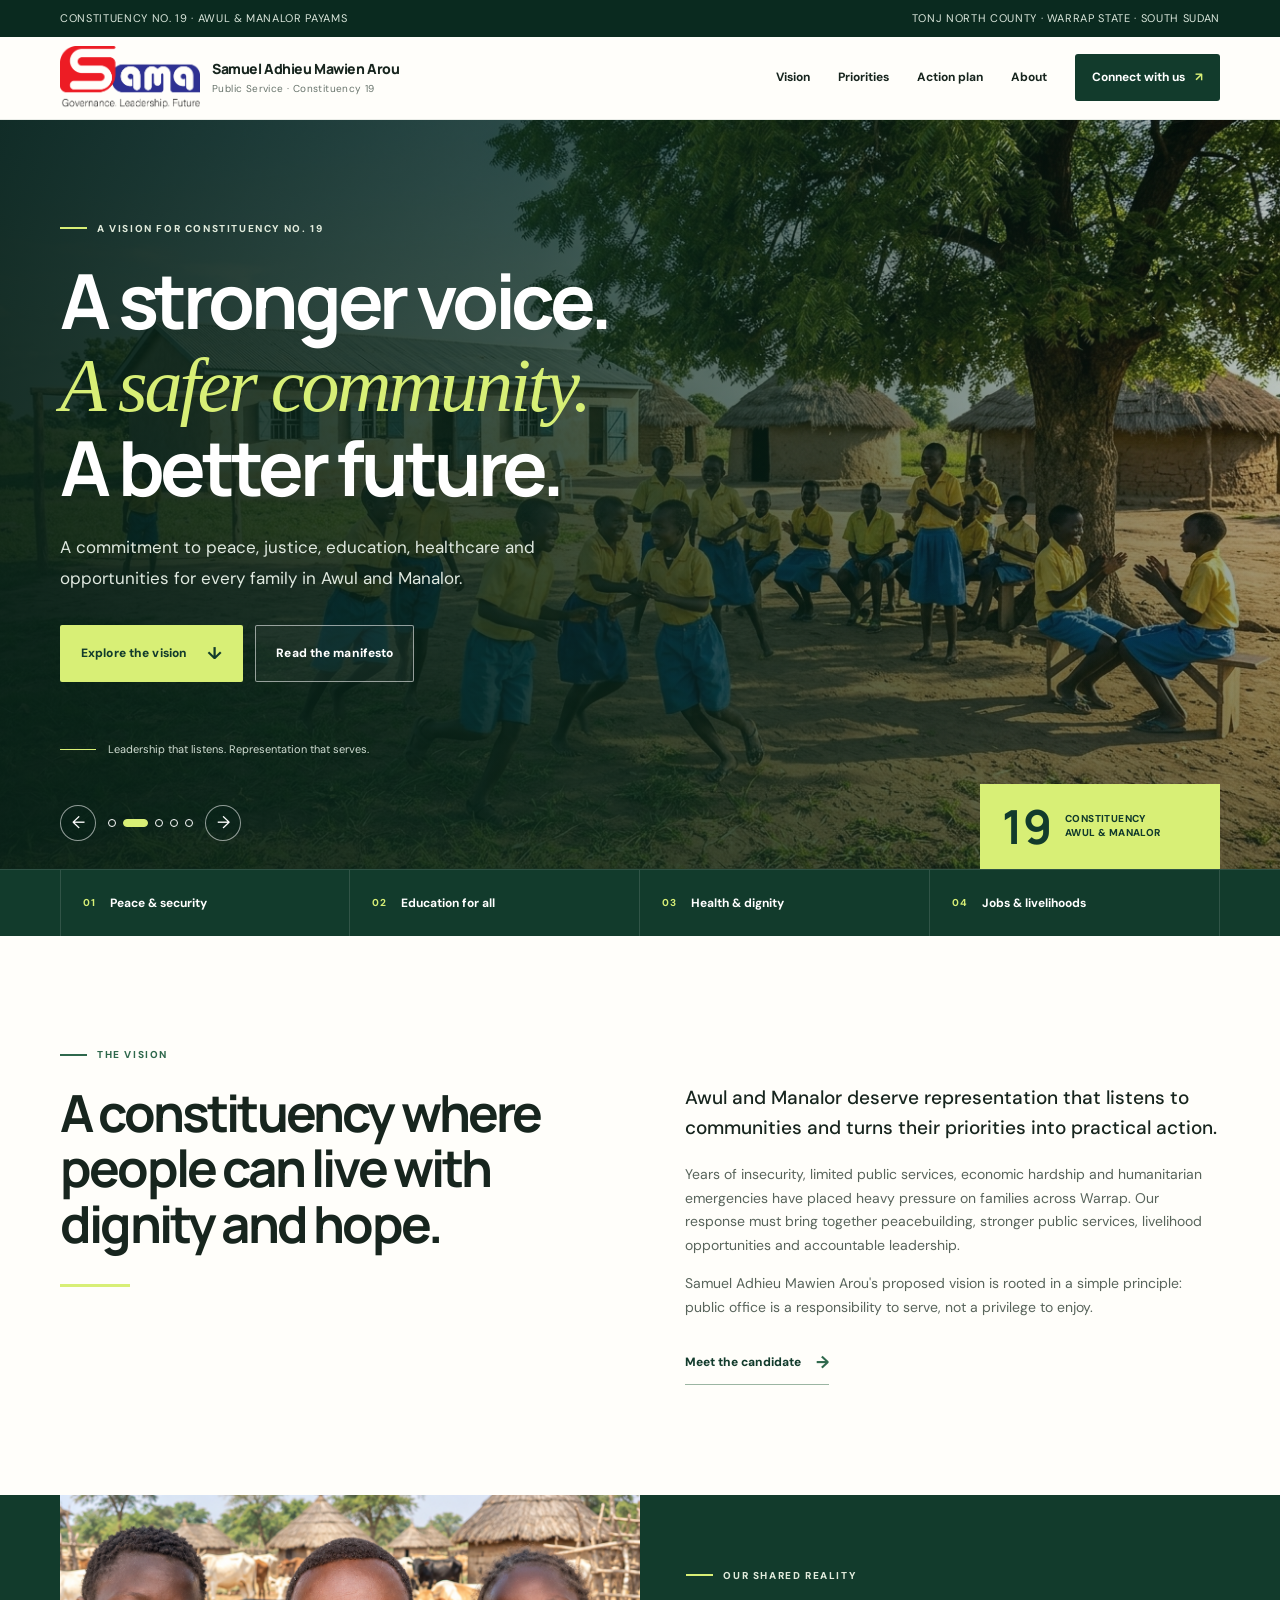
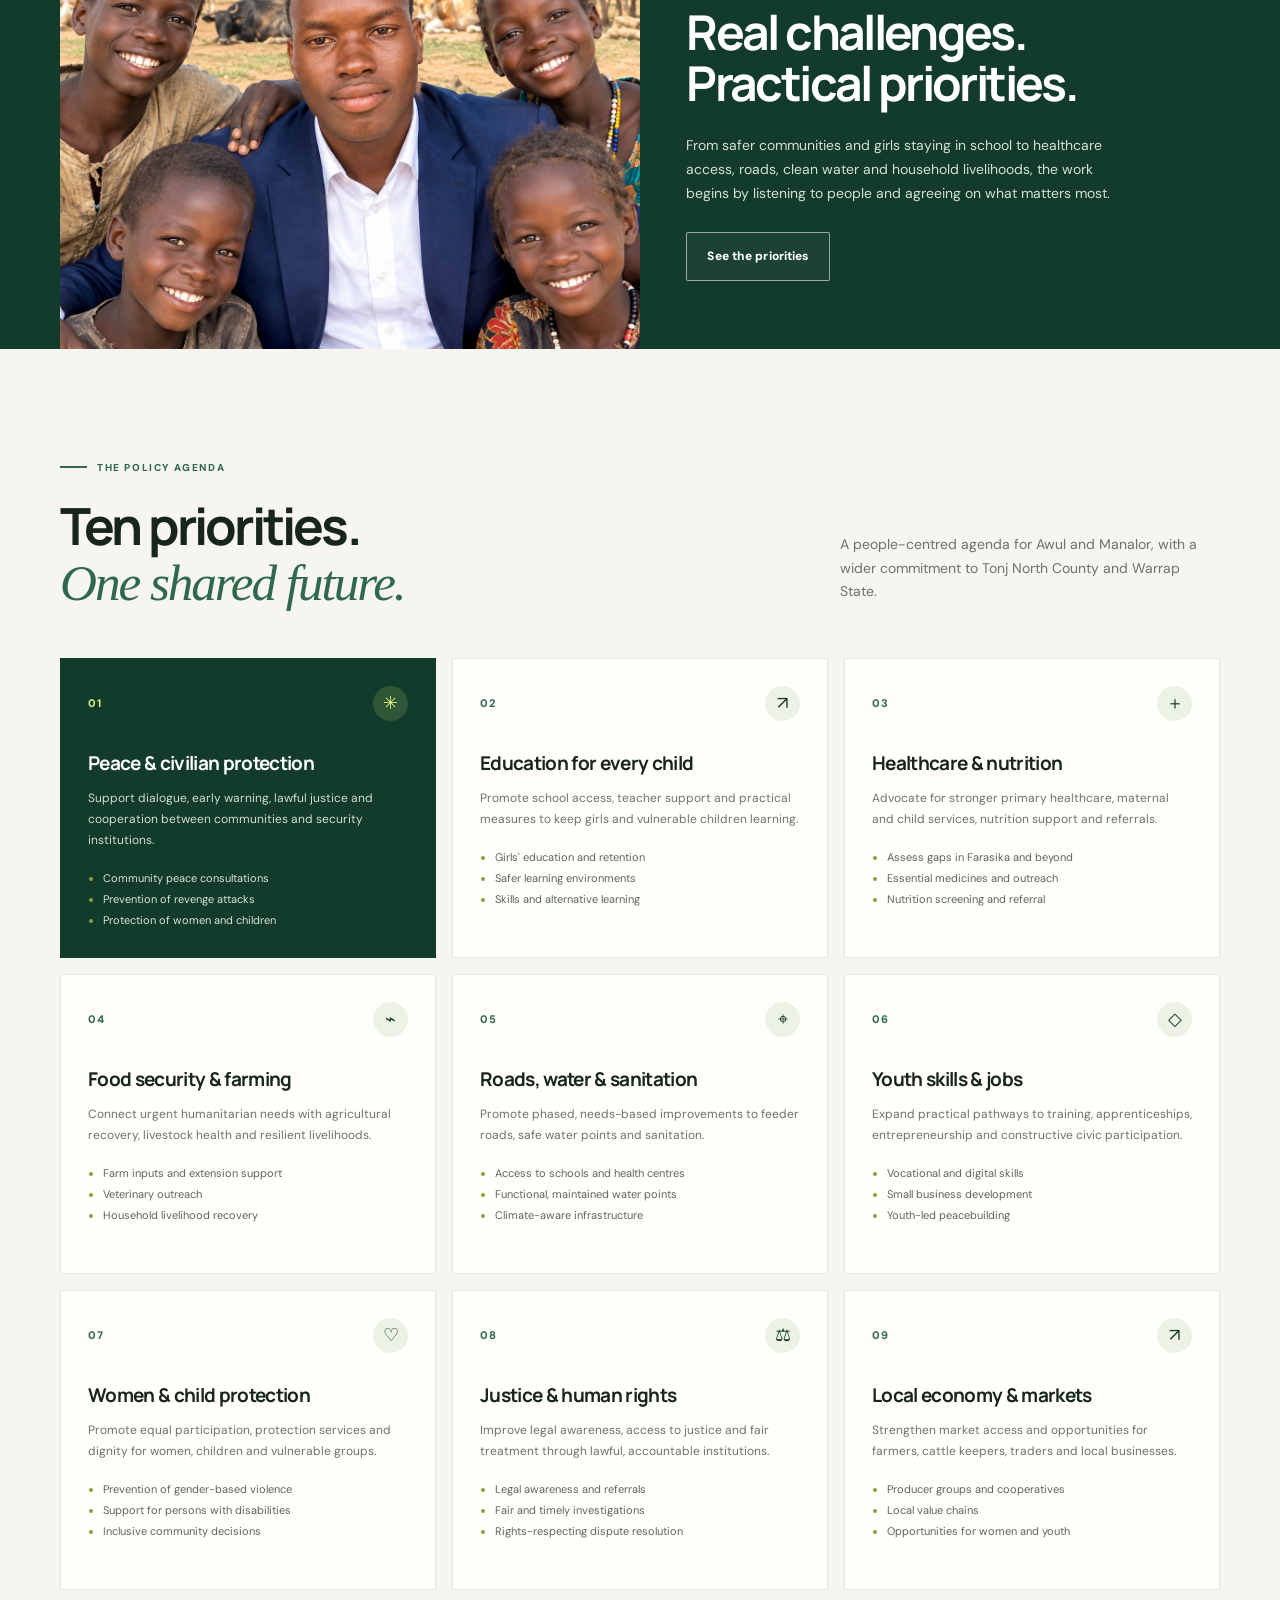
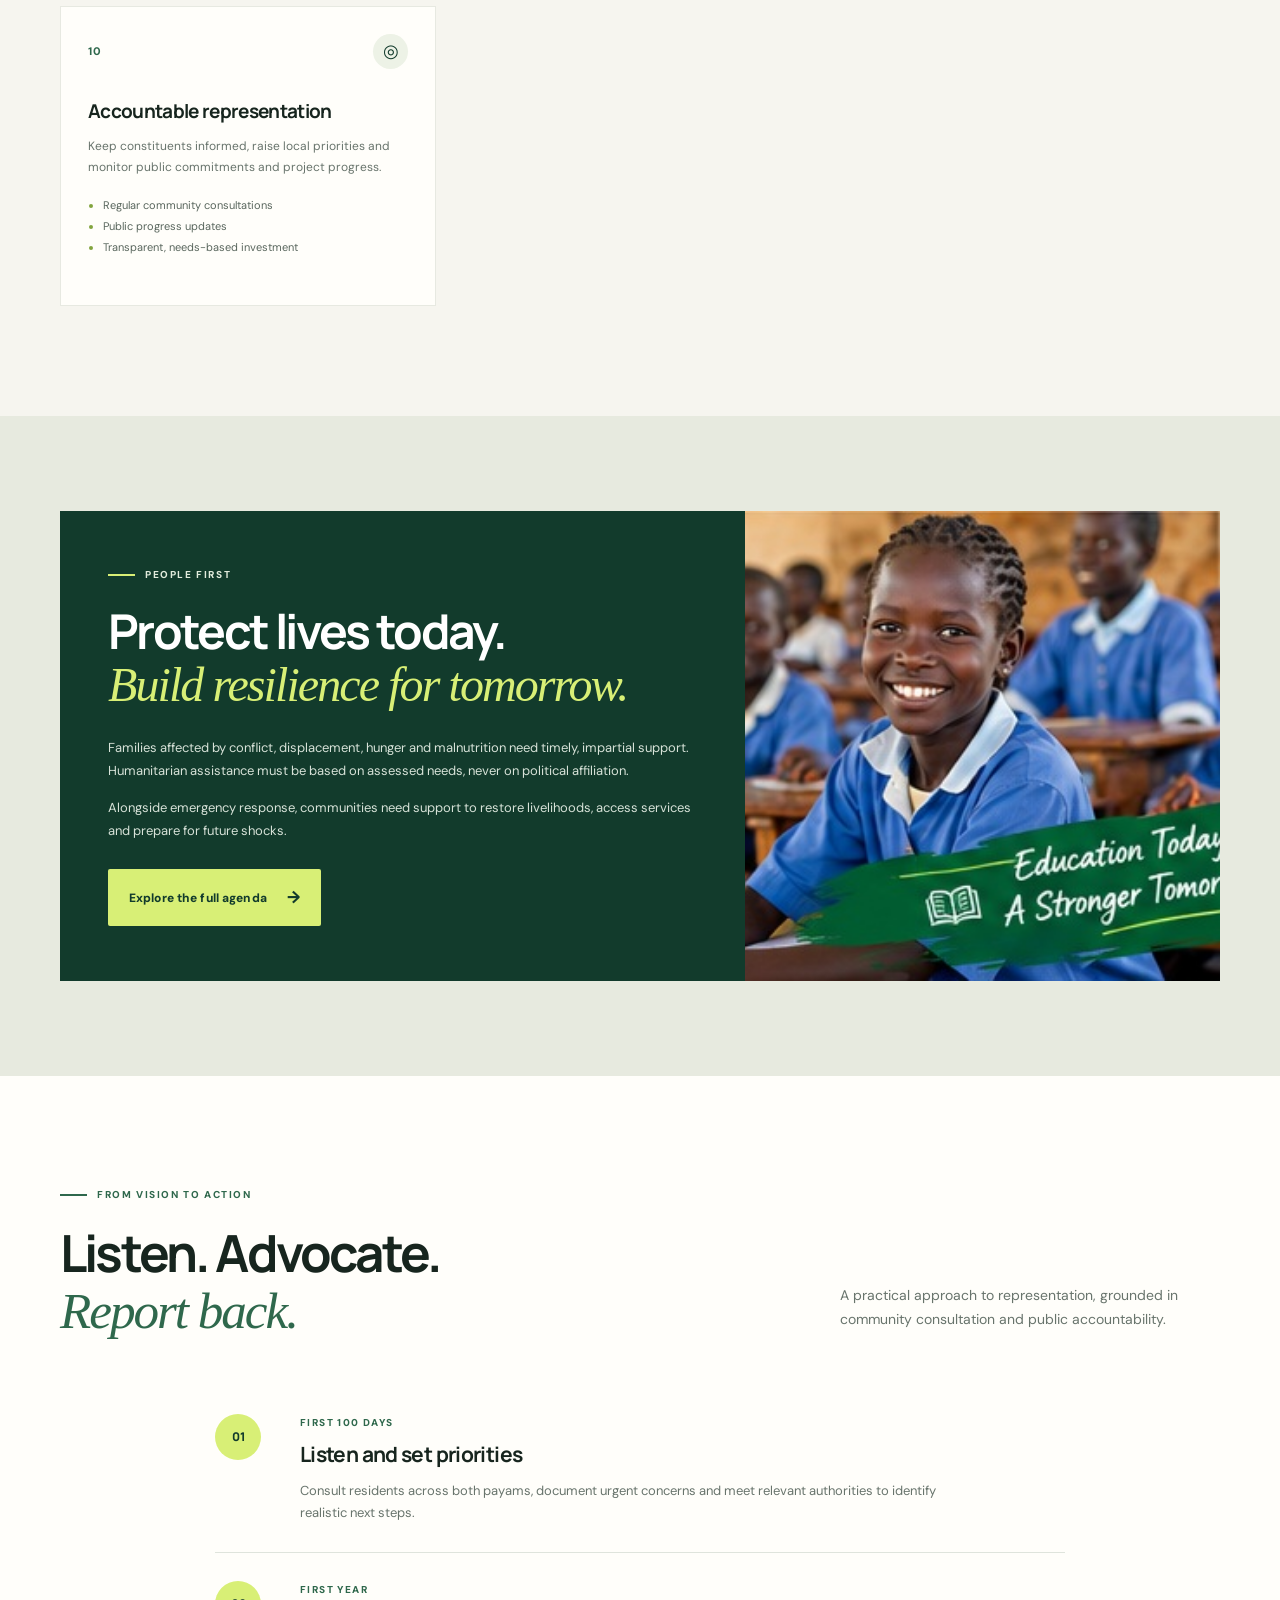
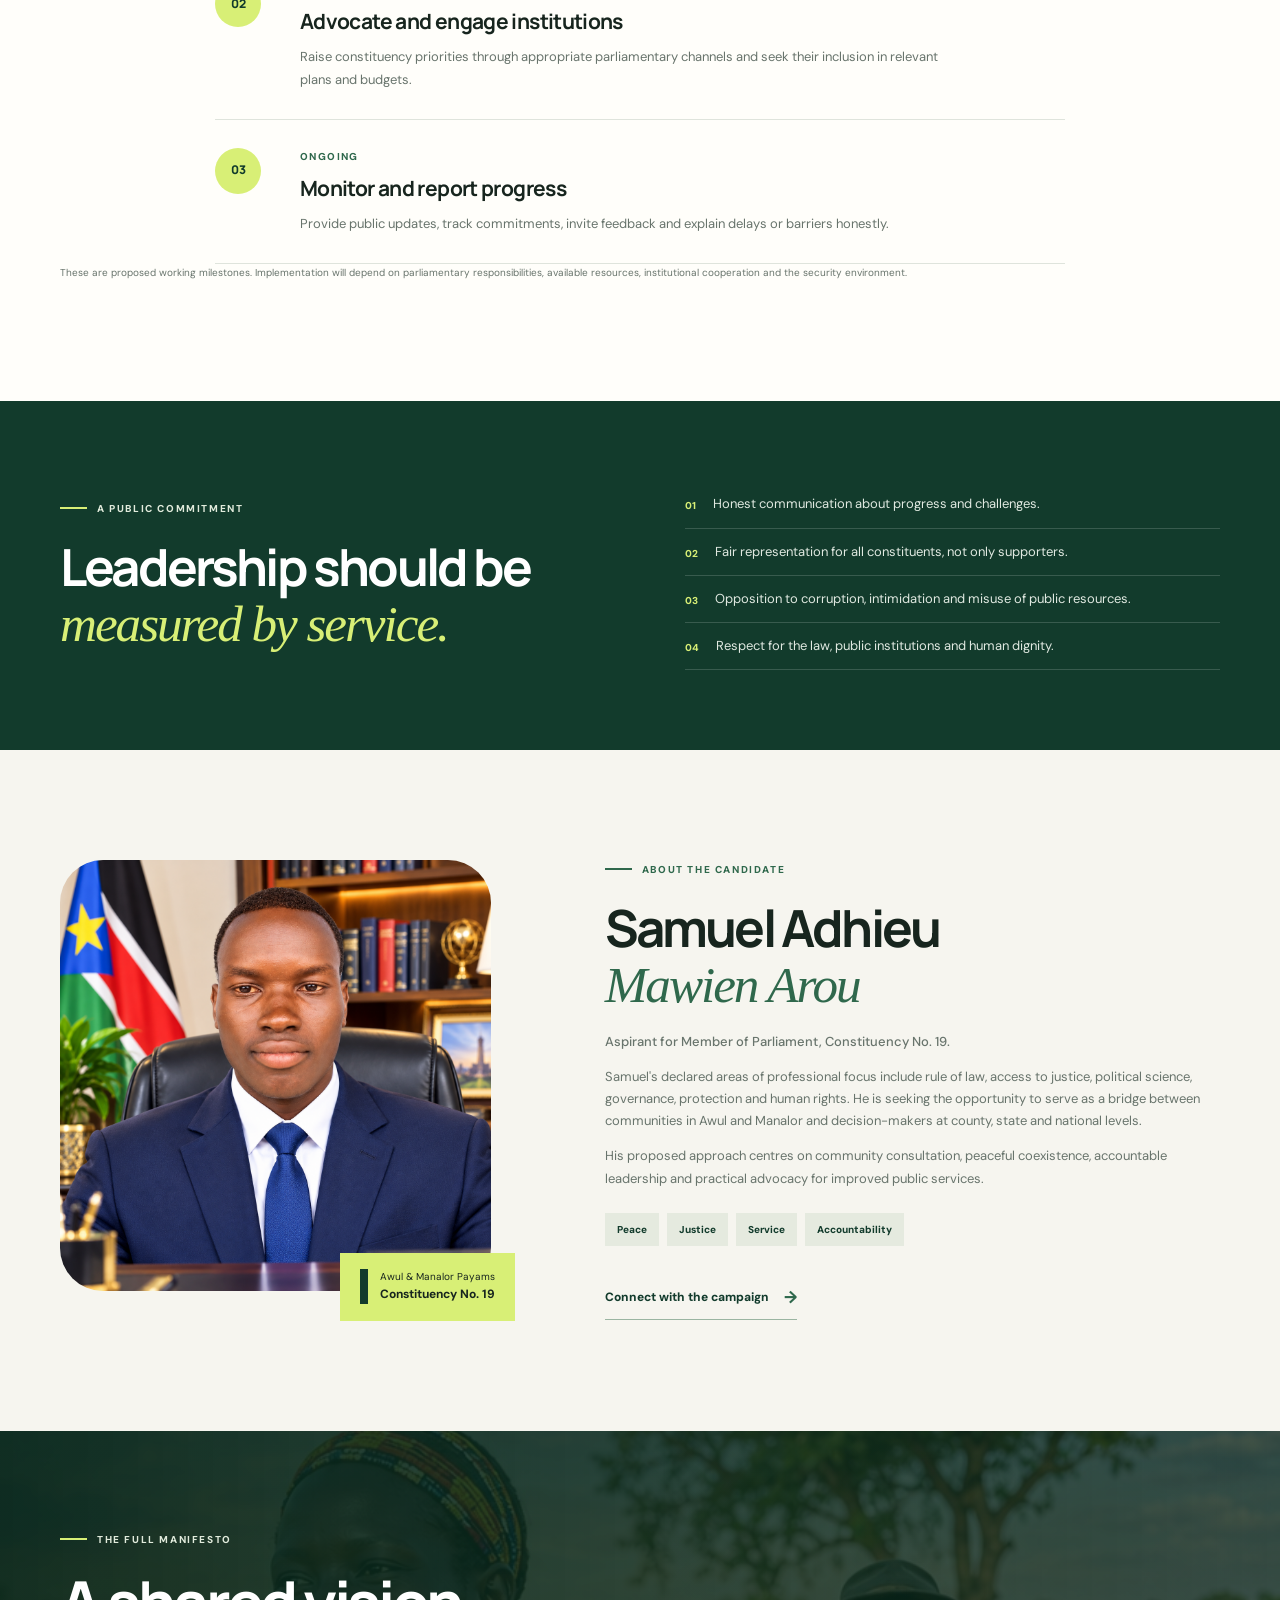
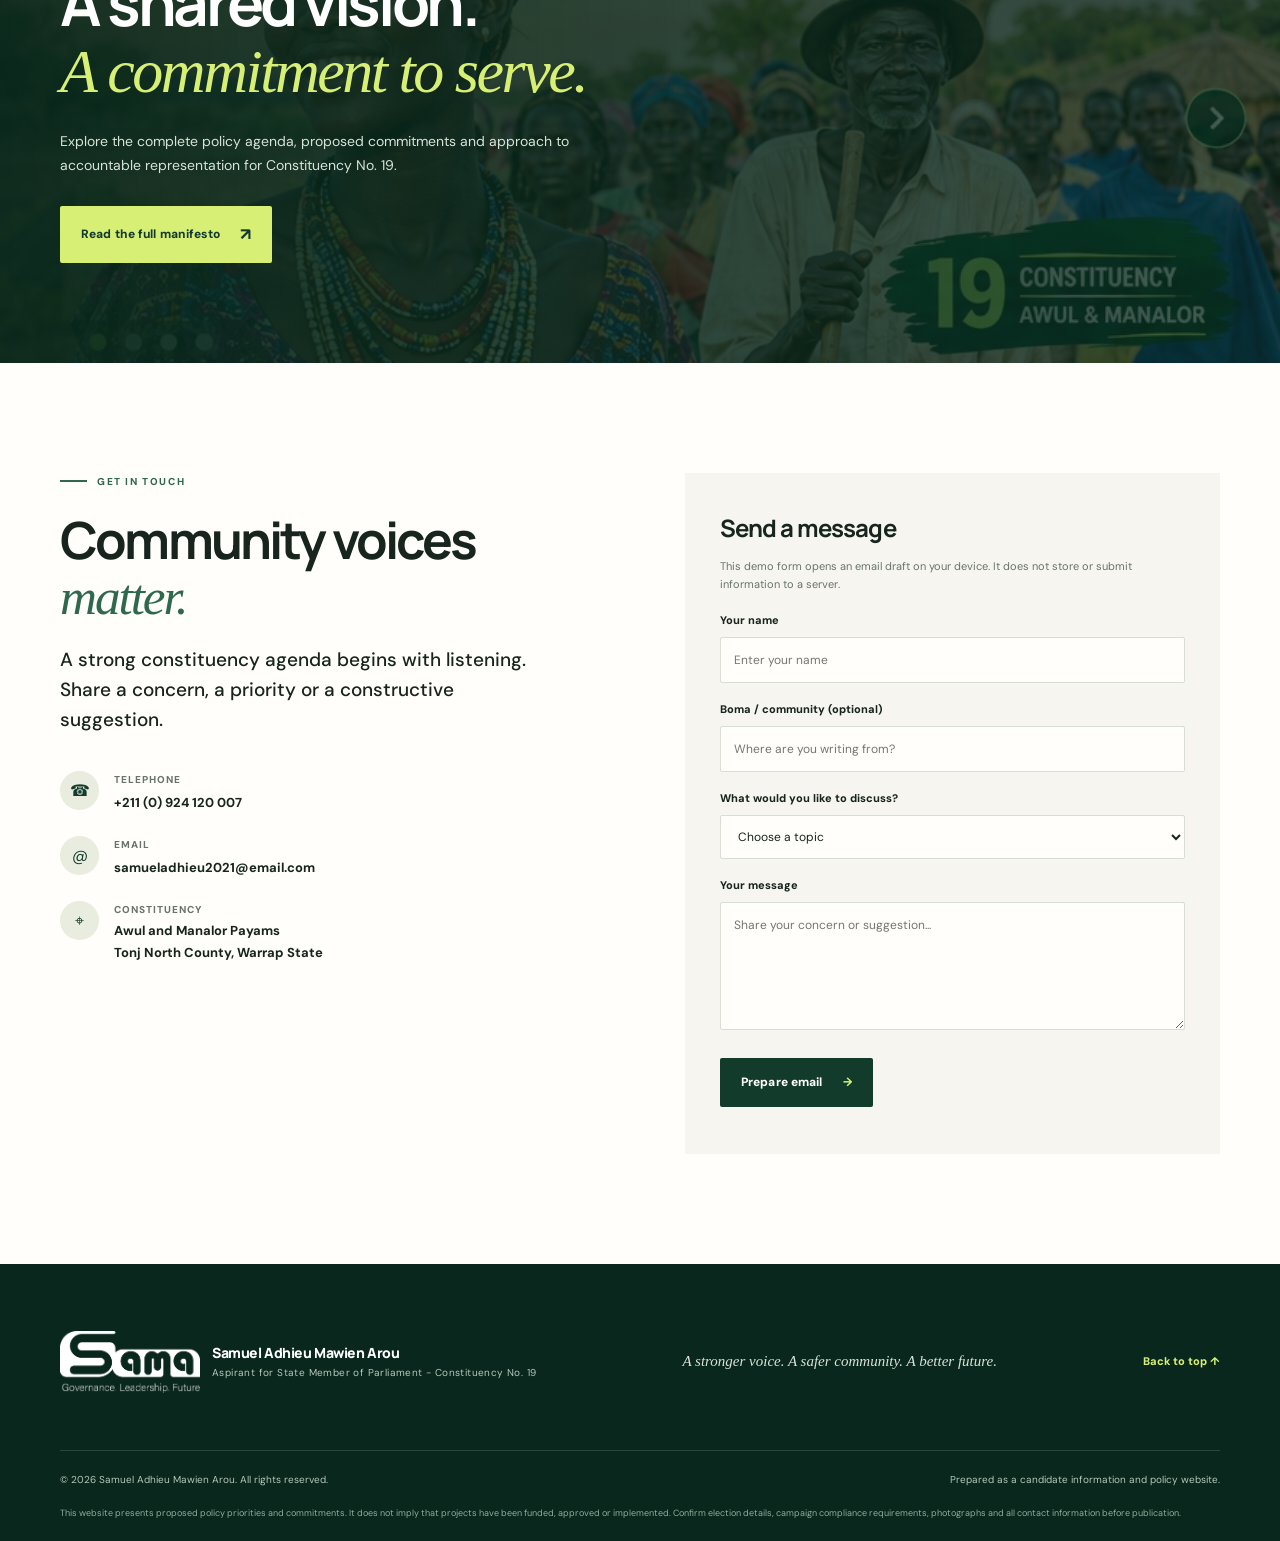
==== index.html @ 1e582ac7 "Update index.html" ====
<!doctype html>
<html lang="en">
  <head>
    <meta charset="UTF-8" />
    <meta name="viewport" content="width=device-width, initial-scale=1.0" />
    <meta
      name="description"
      content="The public vision and policy priorities of Samuel Adhieu Mawien Arou, aspirant for Member of Parliament for Constituency No. 19, Awul and Manalor Payams, Tonj North County, Warrap State."
    />
    <meta name="theme-color" content="#123b2c" />
    <title>
      Samuel Adhieu Mawien Arou | A Stronger Voice. A Better Future.
    </title>
    <link rel="preconnect" href="https://fonts.googleapis.com" />
    <link rel="preconnect" href="https://fonts.gstatic.com" crossorigin />
    <link
      href="https://fonts.googleapis.com/css2?family=DM+Sans:wght@400;500;600;700&family=Manrope:wght@400;500;600;700;800&display=swap"
      rel="stylesheet"
    />
    <link rel="stylesheet" href="styles.css" />
    <link rel="icon" href="assets/favicon.png" type="image/png" />
  </head>
  <body>
    <a class="skip-link" href="#main">Skip to content</a>

    <div class="topline">
      <div class="container topline-inner">
        <span>Constituency No. 19 · Awul &amp; Manalor Payams</span>
        <span>Tonj North County · Warrap State · South Sudan</span>
      </div>
    </div>

    <header class="site-header" id="top">
      <div class="container nav-wrap">
        <a
          class="brand"
          href="#top"
          aria-label="Samuel Adhieu Mawien Arou home"
        >
          <span class="brand-mark">
            <img src="assets/sama-logo.png" alt="SAMA_Logo" />
          </span>
          <span class="brand-copy"
            ><strong>Samuel Adhieu Mawien Arou</strong
            ><small>Public Service · Constituency 19</small></span
          >
        </a>
        <button
          class="menu-toggle"
          aria-expanded="false"
          aria-controls="primary-nav"
          aria-label="Open navigation"
        >
          <span></span><span></span><span></span>
        </button>
        <nav id="primary-nav" class="primary-nav" aria-label="Main navigation">
          <a href="#vision">Vision</a>
          <a href="#priorities">Priorities</a>
          <a href="#action-plan">Action plan</a>
          <a href="#about">About</a>
          <a class="nav-cta" href="#contact"
            >Connect with us <span aria-hidden="true">↗</span></a
          >
        </nav>
      </div>
    </header>

    <main id="main">
      <section class="hero" aria-label="Campaign highlights">
        <div class="hero-slider" aria-hidden="true">
          <div class="hero-slide is-active">
            <img src="assets/images/hero3.jpg" alt="" fetchpriority="high" />
          </div>
          <div class="hero-slide">
            <img src="assets/images/hero4.jpg" alt="" loading="lazy" />
          </div>
          <div class="hero-slide">
            <img src="assets/images/hero1.jpg" alt="" loading="lazy" />
          </div>
          <div class="hero-slide">
            <img src="assets/images/hero5.jpg" alt="" loading="lazy" />
          </div>
          <div class="hero-slide">
            <img src="assets/images/hero2.jpg" alt="" loading="lazy" />
          </div>
        </div>
        <div class="hero-shade"></div>
        <div class="container hero-content">
          <p class="eyebrow light">
            <span></span> A vision for Constituency No. 19
          </p>
          <h1>
            A stronger voice.<br /><em>A safer community.</em><br />A better
            future.
          </h1>
          <p class="hero-intro">
            A commitment to peace, justice, education, healthcare and
            opportunities for every family in Awul and Manalor.
          </p>
          <div class="hero-actions">
            <a class="button button-lime" href="#priorities"
              >Explore the vision <span>↓</span></a
            >
            <a class="button button-outline-light" href="#manifesto"
              >Read the manifesto</a
            >
          </div>
          <div class="hero-note">
            <span class="note-line"></span
            ><span>Leadership that listens. Representation that serves.</span>
          </div>
        </div>
        <div class="hero-stamp">
          <strong>19</strong><span>Constituency<br />Awul &amp; Manalor</span>
        </div>
        <div class="hero-slider-controls" aria-label="Hero image controls">
          <button
            class="slider-arrow slider-prev"
            type="button"
            aria-label="Previous image"
          >
            &#8592;
          </button>
          <div class="slider-dots" role="group" aria-label="Choose hero image">
            <button
              class="slider-dot is-active"
              type="button"
              aria-label="Show image 1"
              aria-pressed="true"
            ></button>
            <button
              class="slider-dot"
              type="button"
              aria-label="Show image 2"
              aria-pressed="false"
            ></button>
            <button
              class="slider-dot"
              type="button"
              aria-label="Show image 3"
              aria-pressed="false"
            ></button>
            <button
              class="slider-dot"
              type="button"
              aria-label="Show image 4"
              aria-pressed="false"
            ></button>
            <button
              class="slider-dot"
              type="button"
              aria-label="Show image 5"
              aria-pressed="false"
            ></button>
          </div>
          <button
            class="slider-arrow slider-next"
            type="button"
            aria-label="Next image"
          >
            &#8594;
          </button>
        </div>
      </section>

      <section class="promise-strip" aria-label="Campaign priorities">
        <div class="container promise-grid">
          <div>
            <span class="promise-number">01</span
            ><span>Peace &amp; security</span>
          </div>
          <div>
            <span class="promise-number">02</span><span>Education for all</span>
          </div>
          <div>
            <span class="promise-number">03</span
            ><span>Health &amp; dignity</span>
          </div>
          <div>
            <span class="promise-number">04</span
            ><span>Jobs &amp; livelihoods</span>
          </div>
        </div>
      </section>

      <section class="section intro-section" id="vision">
        <div class="container intro-grid">
          <div class="section-heading">
            <p class="eyebrow"><span></span> The vision</p>
            <h2>A constituency where people can live with dignity and hope.</h2>
            <div class="accent-rule"></div>
          </div>
          <div class="intro-copy">
            <p class="lead">
              Awul and Manalor deserve representation that listens to
              communities and turns their priorities into practical action.
            </p>
            <p>
              Years of insecurity, limited public services, economic hardship
              and humanitarian emergencies have placed heavy pressure on
              families across Warrap. Our response must bring together
              peacebuilding, stronger public services, livelihood opportunities
              and accountable leadership.
            </p>
            <p>
              Samuel Adhieu Mawien Arou's proposed vision is rooted in a simple
              principle: public office is a responsibility to serve, not a
              privilege to enjoy.
            </p>
            <a class="text-link" href="#about"
              >Meet the candidate <span>→</span></a
            >
          </div>
        </div>
      </section>

      <section class="context-band">
        <div class="container context-grid">
          <div class="context-photo"></div>
          <div class="context-content">
            <p class="eyebrow light"><span></span> Our shared reality</p>
            <h2>Real challenges.<br />Practical priorities.</h2>
            <p>
              From safer communities and girls staying in school to healthcare
              access, roads, clean water and household livelihoods, the work
              begins by listening to people and agreeing on what matters most.
            </p>
            <a class="button button-outline-light" href="#priorities"
              >See the priorities</a
            >
          </div>
        </div>
      </section>

      <section class="section priorities-section" id="priorities">
        <div class="container">
          <div class="section-top">
            <div>
              <p class="eyebrow"><span></span> The policy agenda</p>
              <h2>Ten priorities.<br /><em>One shared future.</em></h2>
            </div>
            <p class="section-summary">
              A people-centred agenda for Awul and Manalor, with a wider
              commitment to Tonj North County and Warrap State.
            </p>
          </div>
          <div class="priority-grid">
            <article class="priority-card featured">
              <div class="card-top">
                <span class="card-number">01</span
                ><span class="card-icon">✳</span>
              </div>
              <h3>Peace &amp; civilian protection</h3>
              <p>
                Support dialogue, early warning, lawful justice and cooperation
                between communities and security institutions.
              </p>
              <ul>
                <li>Community peace consultations</li>
                <li>Prevention of revenge attacks</li>
                <li>Protection of women and children</li>
              </ul>
            </article>
            <article class="priority-card">
              <div class="card-top">
                <span class="card-number">02</span
                ><span class="card-icon">↗</span>
              </div>
              <h3>Education for every child</h3>
              <p>
                Promote school access, teacher support and practical measures to
                keep girls and vulnerable children learning.
              </p>
              <ul>
                <li>Girls' education and retention</li>
                <li>Safer learning environments</li>
                <li>Skills and alternative learning</li>
              </ul>
            </article>
            <article class="priority-card">
              <div class="card-top">
                <span class="card-number">03</span
                ><span class="card-icon">＋</span>
              </div>
              <h3>Healthcare &amp; nutrition</h3>
              <p>
                Advocate for stronger primary healthcare, maternal and child
                services, nutrition support and referrals.
              </p>
              <ul>
                <li>Assess gaps in Farasika and beyond</li>
                <li>Essential medicines and outreach</li>
                <li>Nutrition screening and referral</li>
              </ul>
            </article>
            <article class="priority-card">
              <div class="card-top">
                <span class="card-number">04</span
                ><span class="card-icon">⌁</span>
              </div>
              <h3>Food security &amp; farming</h3>
              <p>
                Connect urgent humanitarian needs with agricultural recovery,
                livestock health and resilient livelihoods.
              </p>
              <ul>
                <li>Farm inputs and extension support</li>
                <li>Veterinary outreach</li>
                <li>Household livelihood recovery</li>
              </ul>
            </article>
            <article class="priority-card">
              <div class="card-top">
                <span class="card-number">05</span
                ><span class="card-icon">⌖</span>
              </div>
              <h3>Roads, water &amp; sanitation</h3>
              <p>
                Promote phased, needs-based improvements to feeder roads, safe
                water points and sanitation.
              </p>
              <ul>
                <li>Access to schools and health centres</li>
                <li>Functional, maintained water points</li>
                <li>Climate-aware infrastructure</li>
              </ul>
            </article>
            <article class="priority-card">
              <div class="card-top">
                <span class="card-number">06</span
                ><span class="card-icon">◇</span>
              </div>
              <h3>Youth skills &amp; jobs</h3>
              <p>
                Expand practical pathways to training, apprenticeships,
                entrepreneurship and constructive civic participation.
              </p>
              <ul>
                <li>Vocational and digital skills</li>
                <li>Small business development</li>
                <li>Youth-led peacebuilding</li>
              </ul>
            </article>
            <article class="priority-card">
              <div class="card-top">
                <span class="card-number">07</span
                ><span class="card-icon">♡</span>
              </div>
              <h3>Women &amp; child protection</h3>
              <p>
                Promote equal participation, protection services and dignity for
                women, children and vulnerable groups.
              </p>
              <ul>
                <li>Prevention of gender-based violence</li>
                <li>Support for persons with disabilities</li>
                <li>Inclusive community decisions</li>
              </ul>
            </article>
            <article class="priority-card">
              <div class="card-top">
                <span class="card-number">08</span
                ><span class="card-icon">⚖</span>
              </div>
              <h3>Justice &amp; human rights</h3>
              <p>
                Improve legal awareness, access to justice and fair treatment
                through lawful, accountable institutions.
              </p>
              <ul>
                <li>Legal awareness and referrals</li>
                <li>Fair and timely investigations</li>
                <li>Rights-respecting dispute resolution</li>
              </ul>
            </article>
            <article class="priority-card">
              <div class="card-top">
                <span class="card-number">09</span
                ><span class="card-icon">↗</span>
              </div>
              <h3>Local economy &amp; markets</h3>
              <p>
                Strengthen market access and opportunities for farmers, cattle
                keepers, traders and local businesses.
              </p>
              <ul>
                <li>Producer groups and cooperatives</li>
                <li>Local value chains</li>
                <li>Opportunities for women and youth</li>
              </ul>
            </article>
            <article class="priority-card">
              <div class="card-top">
                <span class="card-number">10</span
                ><span class="card-icon">◎</span>
              </div>
              <h3>Accountable representation</h3>
              <p>
                Keep constituents informed, raise local priorities and monitor
                public commitments and project progress.
              </p>
              <ul>
                <li>Regular community consultations</li>
                <li>Public progress updates</li>
                <li>Transparent, needs-based investment</li>
              </ul>
            </article>
          </div>
        </div>
      </section>

      <section class="humanitarian-section">
        <div class="container humanitarian-grid">
          <div class="humanitarian-copy">
            <p class="eyebrow light"><span></span> People first</p>
            <h2>
              Protect lives today.<br /><em>Build resilience for tomorrow.</em>
            </h2>
            <p>
              Families affected by conflict, displacement, hunger and
              malnutrition need timely, impartial support. Humanitarian
              assistance must be based on assessed needs, never on political
              affiliation.
            </p>
            <p>
              Alongside emergency response, communities need support to restore
              livelihoods, access services and prepare for future shocks.
            </p>
            <a class="button button-lime" href="#manifesto"
              >Explore the full agenda <span>→</span></a
            >
          </div>
          <div
            class="humanitarian-image"
            role="img"
            aria-label="Community members working together in a rural setting"
          ></div>
        </div>
      </section>

      <section class="section action-section" id="action-plan">
        <div class="container">
          <div class="section-top">
            <div>
              <p class="eyebrow"><span></span> From vision to action</p>
              <h2>Listen. Advocate.<br /><em>Report back.</em></h2>
            </div>
            <p class="section-summary">
              A practical approach to representation, grounded in community
              consultation and public accountability.
            </p>
          </div>
          <div class="timeline">
            <article class="timeline-item">
              <span class="timeline-dot">01</span>
              <div>
                <p class="timeline-label">First 100 days</p>
                <h3>Listen and set priorities</h3>
                <p>
                  Consult residents across both payams, document urgent concerns
                  and meet relevant authorities to identify realistic next
                  steps.
                </p>
              </div>
            </article>
            <article class="timeline-item">
              <span class="timeline-dot">02</span>
              <div>
                <p class="timeline-label">First year</p>
                <h3>Advocate and engage institutions</h3>
                <p>
                  Raise constituency priorities through appropriate
                  parliamentary channels and seek their inclusion in relevant
                  plans and budgets.
                </p>
              </div>
            </article>
            <article class="timeline-item">
              <span class="timeline-dot">03</span>
              <div>
                <p class="timeline-label">Ongoing</p>
                <h3>Monitor and report progress</h3>
                <p>
                  Provide public updates, track commitments, invite feedback and
                  explain delays or barriers honestly.
                </p>
              </div>
            </article>
          </div>
          <p class="small-note">
            These are proposed working milestones. Implementation will depend on
            parliamentary responsibilities, available resources, institutional
            cooperation and the security environment.
          </p>
        </div>
      </section>

      <section class="accountability-band">
        <div class="container accountability-inner">
          <div>
            <p class="eyebrow light"><span></span> A public commitment</p>
            <h2>Leadership should be<br /><em>measured by service.</em></h2>
          </div>
          <div class="accountability-points">
            <p>
              <span>01</span> Honest communication about progress and
              challenges.
            </p>
            <p>
              <span>02</span> Fair representation for all constituents, not only
              supporters.
            </p>
            <p>
              <span>03</span> Opposition to corruption, intimidation and misuse
              of public resources.
            </p>
            <p>
              <span>04</span> Respect for the law, public institutions and human
              dignity.
            </p>
          </div>
        </div>
      </section>

      <section class="section about-section" id="about">
        <div class="container about-grid">
          <div class="about-visual">
            <div class="portrait-initials">
              <img src="/assets/sama-official.png" alt="" />
            </div>

            <div class="about-caption">
              <span class="caption-mark"></span
              ><span
                >Awul &amp; Manalor Payams<br /><strong
                  >Constituency No. 19</strong
                ></span
              >
            </div>
          </div>
          <div class="about-copy">
            <p class="eyebrow"><span></span> About the candidate</p>
            <h2>Samuel Adhieu<br /><em>Mawien Arou</em></h2>
            <p class="lead">
              Aspirant for Member of Parliament, Constituency No. 19.
            </p>
            <p>
              Samuel's declared areas of professional focus include rule of law,
              access to justice, political science, governance, protection and
              human rights. He is seeking the opportunity to serve as a bridge
              between communities in Awul and Manalor and decision-makers at
              county, state and national levels.
            </p>
            <p>
              His proposed approach centres on community consultation, peaceful
              coexistence, accountable leadership and practical advocacy for
              improved public services.
            </p>
            <div class="about-values">
              <span>Peace</span><span>Justice</span><span>Service</span
              ><span>Accountability</span>
            </div>
            <a class="text-link" href="#contact"
              >Connect with the campaign <span>→</span></a
            >
          </div>
        </div>
      </section>

      <section class="manifesto-cta" id="manifesto">
        <div class="manifesto-bg"></div>
        <div class="container manifesto-content">
          <p class="eyebrow light"><span></span> The full manifesto</p>
          <h2>A shared vision.<br /><em>A commitment to serve.</em></h2>
          <p>
            Explore the complete policy agenda, proposed commitments and
            approach to accountable representation for Constituency No. 19.
          </p>
          <a class="button button-lime" href="manifesto.html"
            >Read the full manifesto <span>↗</span></a
          >
        </div>
      </section>

      <section class="section contact-section" id="contact">
        <div class="container contact-grid">
          <div>
            <p class="eyebrow"><span></span> Get in touch</p>
            <h2>Community voices<br /><em>matter.</em></h2>
            <p class="lead">
              A strong constituency agenda begins with listening. Share a
              concern, a priority or a constructive suggestion.
            </p>
            <div class="contact-details">
              <div>
                <span class="contact-icon">☎</span>
                <div>
                  <small>Telephone</small
                  ><a href="tel:+211924120007">+211 (0) 924 120 007</a>
                </div>
              </div>
              <div>
                <span class="contact-icon">@</span>
                <div>
                  <small>Email</small
                  ><a href="mailto:samueladhieu2021@email.com" target="_blank"
                    >samueladhieu2021@email.com</a
                  >
                </div>
              </div>
              <div>
                <span class="contact-icon">⌖</span>
                <div>
                  <small>Constituency</small>
                  <p>
                    Awul and Manalor Payams<br />Tonj North County, Warrap State
                  </p>
                </div>
              </div>
            </div>
          </div>
          <form class="contact-form" id="contact-form">
            <h3>Send a message</h3>
            <p>
              This demo form opens an email draft on your device. It does not
              store or submit information to a server.
            </p>
            <label for="name">Your name</label
            ><input
              id="name"
              name="name"
              type="text"
              autocomplete="name"
              required
              placeholder="Enter your name"
            />
            <label for="community">Boma / community (optional)</label
            ><input
              id="community"
              name="community"
              type="text"
              placeholder="Where are you writing from?"
            />
            <label for="topic">What would you like to discuss?</label>
            <select id="topic" name="topic" required>
              <option value="">Choose a topic</option>
              <option>Peace and security</option>
              <option>Education</option>
              <option>Health and nutrition</option>
              <option>Roads, water and sanitation</option>
              <option>Youth and livelihoods</option>
              <option>Justice and accountability</option>
              <option>Other community concern</option>
            </select>
            <label for="message">Your message</label
            ><textarea
              id="message"
              name="message"
              rows="5"
              required
              placeholder="Share your concern or suggestion..."
            ></textarea>

            <button
              href="mailto:samueladhieu2021@email.com"
              class="button button-dark"
              type="submit"
            >
              Prepare email <span>→</span>
            </button>
            <p
              class="form-status"
              id="form-status"
              role="status"
              aria-live="polite"
            ></p>
          </form>
        </div>
      </section>
    </main>

    <footer class="site-footer">
      <div class="container footer-main">
        <a class="brand brand-footer" href="#top"
          ><span class="brand-mark">
            <img src="/assets/sama-logo-bw.png" alt="SAMA_Logo-white" /> </span
          ><span class="brand-copy"
            ><strong>Samuel Adhieu Mawien Arou</strong
            ><small
              >Aspirant for State Member of Parliament - Constituency No.
              19</small
            ></span
          ></a
        >
        <p>A stronger voice. A safer community. A better future.</p>
        <a class="back-top" href="#top">Back to top ↑</a>
      </div>
      <div class="container footer-bottom">
        <span
          >© <span id="year"></span> Samuel Adhieu Mawien Arou. All rights
          reserved.</span
        ><span>Prepared as a candidate information and policy website.</span>
      </div>
      <div class="container disclaimer">
        This website presents proposed policy priorities and commitments. It
        does not imply that projects have been funded, approved or implemented.
        Confirm election details, campaign compliance requirements, photographs
        and all contact information before publication.
      </div>
    </footer>

    <script src="script.js"></script>
  </body>
</html>
---- styles.css ----
/* Samuel Adhieu Mawien Arou campaign website
   Edit colours, text and image URLs here. */
:root{
  --forest:#123b2c;--forest-2:#1b4a38;--green:#2f684c;--lime:#d8ef76;
  --cream:#f6f5ef;--paper:#fffefa;--ink:#17251e;--muted:#68746c;
  --line:#dfe4dc;--serif:Georgia,"Times New Roman",serif;
  --sans:"DM Sans",Arial,sans-serif;--display:"Manrope","DM Sans",sans-serif;
  --container:1160px;--shadow:0 18px 50px rgba(17,43,31,.10)
}
*{box-sizing:border-box}html{scroll-behavior:smooth;scroll-padding-top:90px}
body{margin:0;background:var(--paper);color:var(--ink);font-family:var(--sans);font-size:16px;line-height:1.7}
img{max-width:100%;display:block}a{color:inherit;text-decoration:none}button,input,textarea,select{font:inherit}
.container{width:min(var(--container),calc(100% - 48px));margin-inline:auto}
.skip-link{position:absolute;left:-9999px;top:8px;background:white;padding:10px;z-index:100}.skip-link:focus{left:8px}
.topline{background:#0a2a1f;color:#dbe7dc;font-size:11px;letter-spacing:.06em;text-transform:uppercase}
.topline-inner{display:flex;justify-content:space-between;gap:20px;padding:9px 0}
.site-header{position:sticky;top:0;z-index:50;background:rgba(255,254,250,.96);backdrop-filter:blur(12px);border-bottom:1px solid rgba(18,59,44,.09)}
.nav-wrap{height:82px;display:flex;align-items:center;justify-content:space-between;gap:24px}
.brand{
  display:flex;
  align-items:center;
  gap:12px;
  min-width:max-content}
  .brand-mark{
    width:140px;
    height:120px;
       display:grid;
    place-items:center;  
}
.brand-copy{display:flex;flex-direction:column;line-height:1.3}.brand-copy strong{font-family:var(--display);font-size:14px;font-weight:800;letter-spacing:-.03em}.brand-copy small{font-size:10px;color:var(--muted);margin-top:4px;letter-spacing:.04em}
.primary-nav{display:flex;align-items:center;gap:28px;font-size:12px;font-weight:700}.primary-nav>a:not(.nav-cta){transition:color .2s}.primary-nav>a:hover{color:var(--green)}
.nav-cta{background:var(--forest);color:white;padding:13px 17px;border-radius:3px}.nav-cta span{color:var(--lime);padding-left:7px}
.menu-toggle{display:none;background:none;border:0;padding:8px;cursor:pointer}.menu-toggle span{display:block;width:24px;height:2px;background:var(--forest);margin:5px}
.hero{position:relative;min-height:670px;background:var(--forest);overflow:hidden;display:flex;align-items:center;color:white}
.hero-slider,.hero-shade{position:absolute;inset:0}.hero-slider{overflow:hidden;background:#123b2c}.hero-slide{position:absolute;inset:0;opacity:0;transform:scale(1.035);transition:opacity 900ms ease,transform 6s ease;pointer-events:none}.hero-slide.is-active{opacity:1;transform:scale(1);z-index:1}.hero-slide img{width:100%;height:100%;display:block;object-fit:cover;object-position:center 42%}.hero-shade{z-index:2;background:linear-gradient(90deg,rgba(7,32,23,.92) 0%,rgba(8,37,26,.78) 42%,rgba(9,37,27,.28) 100%),linear-gradient(0deg,rgba(8,29,21,.4),transparent 60%)}
.hero-content{position:relative;z-index:3;padding:100px 0 110px}
.eyebrow{font-size:10px;letter-spacing:.16em;text-transform:uppercase;font-weight:800;color:var(--green);display:flex;align-items:center;gap:10px;margin:0 0 22px}
.eyebrow span{display:inline-block;width:27px;height:2px;background:var(--green)}.eyebrow.light{color:#e1ebdc}.eyebrow.light span{background:var(--lime)}
h1,h2,h3,p{margin-top:0}h1,h2{font-family:var(--display);letter-spacing:-.055em;line-height:1.08;font-weight:700}h1{font-size:clamp(44px,6vw,76px);max-width:780px;margin-bottom:24px}h1 em,h2 em{font-family:var(--serif);font-weight:400;color:var(--lime);letter-spacing:-.04em}
.hero-intro{font-size:17px;color:#e0e9e0;max-width:540px;line-height:1.8;margin-bottom:32px}
.hero-actions{display:flex;flex-wrap:wrap;gap:12px}.button{display:inline-flex;align-items:center;justify-content:center;gap:20px;min-height:49px;padding:13px 20px;border:1px solid transparent;border-radius:2px;font-size:12px;font-weight:800;letter-spacing:.01em;cursor:pointer;transition:transform .2s,background .2s}
.button:hover{transform:translateY(-2px)}.button-lime{background:var(--lime);color:var(--forest)}.button-lime span{font-size:17px}.button-outline-light{border-color:rgba(255,255,255,.55);color:white;background:rgba(255,255,255,.04)}.button-outline-light:hover{background:rgba(255,255,255,.12)}
.hero-note{display:flex;align-items:center;gap:12px;color:#d0ddd2;font-size:11px;margin-top:58px}.note-line{width:36px;height:1px;background:var(--lime)}
.hero-stamp{position:absolute;z-index:4;right:max(24px,calc((100vw - var(--container))/2));bottom:0;background:var(--lime);color:var(--forest);width:240px;padding:19px 22px;display:flex;align-items:center;gap:13px}.hero-stamp strong{font-family:var(--display);font-size:47px;line-height:1}.hero-stamp span{font-size:10px;line-height:1.45;font-weight:800;text-transform:uppercase;letter-spacing:.04em}
.hero-slider-controls{position:absolute;z-index:5;left:max(18px,calc((100vw - var(--container))/2));bottom:28px;display:flex;align-items:center;gap:12px}.slider-arrow{width:36px;height:36px;display:grid;place-items:center;border:1px solid rgba(255,255,255,.55);border-radius:50%;background:rgba(8,37,26,.24);color:white;font-size:17px;cursor:pointer;transition:background .2s,border-color .2s}.slider-arrow:hover,.slider-arrow:focus-visible{background:var(--lime);border-color:var(--lime);color:var(--forest)}.slider-dots{display:flex;align-items:center;gap:7px}.slider-dot{width:8px;height:8px;padding:0;border:1px solid white;border-radius:99px;background:transparent;cursor:pointer;transition:width .25s,background .25s}.slider-dot.is-active{width:25px;background:var(--lime);border-color:var(--lime)}.slider-arrow:focus-visible,.slider-dot:focus-visible{outline:2px solid white;outline-offset:3px}
.promise-strip{background:var(--forest);color:white;border-top:1px solid rgba(255,255,255,.12)}.promise-grid{display:grid;grid-template-columns:repeat(4,1fr)}.promise-grid>div{padding:23px 22px;display:flex;align-items:center;gap:14px;border-right:1px solid rgba(255,255,255,.13);font-size:12px;font-weight:700}.promise-grid>div:first-child{border-left:1px solid rgba(255,255,255,.13)}.promise-number{color:var(--lime);font-size:10px;letter-spacing:.08em}
.section{padding:110px 0}.intro-grid{display:grid;grid-template-columns:1fr 1fr;gap:90px;align-items:start}.section-heading h2,.section-top h2,.context-content h2,.humanitarian-copy h2,.accountability-inner h2,.about-copy h2,.manifesto-content h2,.contact-grid h2{font-size:clamp(35px,4vw,52px);margin-bottom:25px}
.section-heading h2 em,.section-top h2 em,.about-copy h2 em,.contact-grid h2 em{color:var(--green);font-family:var(--serif);font-weight:400}.accent-rule{height:3px;width:70px;background:var(--lime);margin-top:33px}
.intro-copy{padding-top:37px;color:#58645b;font-size:14px}.intro-copy .lead,.lead{font-size:19px;line-height:1.6;color:var(--ink);font-weight:500}.text-link{display:inline-flex;align-items:center;gap:15px;font-weight:800;font-size:12px;color:var(--forest);border-bottom:1px solid #9bb5a2;padding-bottom:7px;margin-top:14px}.text-link span{color:var(--green);font-size:17px;transition:transform .2s}.text-link:hover span{transform:translateX(4px)}
.context-band{background:var(--forest);color:white}.context-grid{display:grid;grid-template-columns:1fr 1fr;min-height:440px}.context-photo{background:url("/assets/images/shared-reality.png") center/cover;min-height:400px}.context-content{padding:72px 8% 68px}.context-content h2{font-size:clamp(34px,4vw,48px)}.context-content>p:not(.eyebrow){color:#d4e0d6;max-width:430px;font-size:14px;margin-bottom:26px}
.priorities-section{background:var(--cream)}.section-top{display:flex;align-items:end;justify-content:space-between;gap:50px;margin-bottom:48px}.section-top h2{margin-bottom:0}.section-summary{max-width:380px;color:var(--muted);font-size:14px;margin-bottom:6px}
.priority-grid{display:grid;grid-template-columns:repeat(3,1fr);gap:16px}.priority-card{background:var(--paper);padding:27px 27px 25px;border:1px solid #e7e9e1;min-height:300px;transition:transform .25s,box-shadow .25s}.priority-card:hover{transform:translateY(-4px);box-shadow:var(--shadow)}.priority-card.featured{background:var(--forest);color:white;border-color:var(--forest)}.card-top{display:flex;justify-content:space-between;align-items:center;margin-bottom:30px}.card-number{font-size:11px;color:var(--green);font-weight:800;letter-spacing:.1em}.featured .card-number{color:var(--lime)}.card-icon{width:35px;height:35px;border-radius:50%;display:grid;place-items:center;background:#edf2e6;color:var(--forest);font-size:18px}.featured .card-icon{background:rgba(216,239,118,.15);color:var(--lime)}
.priority-card h3{font-family:var(--display);font-size:19px;letter-spacing:-.035em;line-height:1.3;margin-bottom:12px}.priority-card p{font-size:12px;line-height:1.75;color:var(--muted);margin-bottom:17px}.featured p{color:#d0ded2}.priority-card ul{padding:0 0 0 15px;margin:0;color:#59665d;font-size:11px;line-height:1.9}.priority-card li::marker{color:#82a43e}.featured ul{color:#d8e5da}
.humanitarian-section{background:#e7eadf;padding:95px 0}.humanitarian-grid{display:grid;grid-template-columns:1.05fr .95fr;gap:75px;align-items:center}.humanitarian-copy{background:var(--forest);color:white;padding:55px 48px;margin-right:-115px;position:relative;z-index:2}.humanitarian-copy h2{font-size:clamp(34px,4vw,48px)}.humanitarian-copy>p:not(.eyebrow){color:#d7e2d8;font-size:13px;line-height:1.8}.humanitarian-copy .button{margin-top:14px}.humanitarian-image{height:470px;background:url("/assets/images/children.jpg") center/cover}
.action-section{background:var(--paper)}.timeline{max-width:850px;margin:30px auto 0}.timeline-item{display:grid;grid-template-columns:60px 1fr;gap:25px;padding:28px 0;border-bottom:1px solid var(--line)}.timeline-dot{width:46px;height:46px;display:grid;place-items:center;background:var(--lime);border-radius:50%;font-family:var(--display);font-size:12px;font-weight:800;color:var(--forest)}.timeline-label{font-size:10px;color:var(--green);letter-spacing:.14em;text-transform:uppercase;font-weight:800;margin-bottom:6px}.timeline-item h3{font-family:var(--display);font-size:21px;margin-bottom:7px;letter-spacing:-.03em}.timeline-item p:last-child{max-width:650px;color:var(--muted);font-size:13px;margin-bottom:0}.small-note{font-size:10px;color:var(--muted);line-height:1.7}
.accountability-band{background:var(--forest);color:white;padding:80px 0}.accountability-inner{display:grid;grid-template-columns:1fr 1fr;gap:90px;align-items:center}.accountability-inner h2{margin-bottom:0}.accountability-points p{display:flex;gap:17px;border-bottom:1px solid rgba(255,255,255,.16);padding:12px 0;margin:0;color:#e0e9e1;font-size:13px}.accountability-points p span{color:var(--lime);font-size:10px;font-weight:800;padding-top:4px}
.about-section{background:var(--cream)}.about-grid{display:grid;grid-template-columns:.85fr 1.15fr;gap:90px;align-items:center}.about-visual{position:relative;padding:0 24px 30px 0}.portrait-placeholder{min-height:450px;background:linear-gradient(145deg,#d5dfd0,#9caf9a);display:flex;flex-direction:column;align-items:center;justify-content:center;color:var(--forest);position:relative;overflow:hidden}.portrait-placeholder:before,.portrait-placeholder:after{content:"";position:absolute;border:1px solid rgba(18,59,44,.18);border-radius:50%;width:340px;height:340px}.portrait-placeholder:after{width:260px;height:260px}.portrait-initials{font-family:var(--display);font-size:100px;font-weight:800; letter-spacing:-.1em;z-index:1}.portrait-placeholder p{font-weight:800;font-size:12px;margin:0;z-index:1}.portrait-placeholder small{font-size:10px;z-index:1}.about-caption{position:absolute;right:0;bottom:0;background:var(--lime);padding:16px 20px;display:flex;gap:12px;align-items:center;font-size:10px;line-height:1.6}.caption-mark{width:8px;height:35px;background:var(--forest)}.about-caption strong{font-size:12px}.about-copy h2{margin-bottom:20px}.about-copy>p:not(.eyebrow){color:var(--muted);font-size:13px}.about-values{display:flex;gap:8px;flex-wrap:wrap;margin:23px 0}.about-values span{font-size:10px;font-weight:800;background:#e5eadf;color:var(--forest);padding:8px 12px}
.portrait-initials img{
  width: 100%;
  height: auto;
  border-radius: 10%;
}
.manifesto-cta{position:relative;overflow:hidden;background:var(--forest);color:white;padding:100px 0}.manifesto-bg{position:absolute;inset:0;background:linear-gradient(90deg,rgba(9,40,28,.95),rgba(9,40,28,.75)),url("/assets/images/manifesto-bg.jpg") center/cover}.manifesto-content{position:relative;max-width:760px}.manifesto-content h2{font-size:clamp(40px,5vw,62px)}.manifesto-content>p:not(.eyebrow){max-width:570px;color:#d7e3d8;font-size:14px;margin-bottom:28px}
.contact-section{background:var(--paper)}.contact-grid{display:grid;grid-template-columns:1fr 1fr;gap:90px;align-items:start}.contact-grid h2{margin-bottom:20px}.contact-grid .lead{max-width:480px}.contact-details{display:grid;gap:21px;margin-top:35px}.contact-details>div{display:flex;gap:15px;align-items:flex-start}.contact-icon{width:39px;height:39px;flex:0 0 39px;border-radius:50%;background:#e8eddf;color:var(--forest);display:grid;place-items:center;font-size:16px}.contact-details small{display:block;font-size:10px;color:var(--muted);text-transform:uppercase;letter-spacing:.1em;font-weight:800}.contact-details a,.contact-details p{font-size:13px;font-weight:700;margin:2px 0}.contact-details .small-note{font-size:10px;font-weight:400}
.contact-form{background:var(--cream);padding:35px}.contact-form h3{font-family:var(--display);font-size:24px;letter-spacing:-.04em;margin-bottom:8px}.contact-form>p{font-size:11px;color:var(--muted)}.contact-form label{display:block;font-size:11px;font-weight:800;margin:17px 0 7px}.contact-form input,.contact-form textarea,.contact-form select{width:100%;padding:12px 13px;border:1px solid #d7ded4;background:var(--paper);border-radius:2px;color:var(--ink);font-size:12px;outline:none}.contact-form input:focus,.contact-form textarea:focus,.contact-form select:focus{border-color:var(--green);box-shadow:0 0 0 3px rgba(47,104,76,.1)}.contact-form textarea{resize:vertical}.button-dark{background:var(--forest);color:white;margin-top:20px}.button-dark span{color:var(--lime)}.form-status{margin:12px 0 0;color:var(--green);font-weight:700}
.site-footer{background:#09271d;color:white;padding:38px 0 20px}.footer-main{display:flex;align-items:center;justify-content:space-between;gap:25px;padding-bottom:28px;border-bottom:1px solid rgba(255,255,255,.14)}.brand-footer .brand-mark{color:var(--forest)}.brand-footer .brand-copy small{color:#b7c8bb}.footer-main>p{font-family:var(--serif);font-style:italic;color:#d7e2d8;font-size:15px;margin:0}.back-top{font-size:11px;font-weight:800;color:var(--lime)}.footer-bottom{display:flex;justify-content:space-between;gap:20px;padding:20px 0 8px;color:#b5c7b9;font-size:10px}.disclaimer{color:#94ab9a;font-size:9px;line-height:1.7;padding-top:10px}
@media(max-width:950px){.primary-nav{gap:16px}.primary-nav>a{font-size:11px}.nav-wrap{height:74px}.intro-grid,.about-grid{gap:50px}.priority-grid{grid-template-columns:repeat(2,1fr)}.humanitarian-grid{gap:40px}.humanitarian-copy{margin-right:-70px;padding:40px 32px}.contact-grid{gap:45px}}
@media(max-width:760px){.container{width:min(100% - 36px,var(--container))}.topline-inner{font-size:9px;flex-direction:column;gap:2px}.nav-wrap{height:70px}.menu-toggle{display:block}.primary-nav{position:absolute;top:70px;left:0;right:0;display:none;background:var(--paper);padding:20px 24px 25px;border-bottom:1px solid var(--line);flex-direction:column;align-items:stretch;gap:0;box-shadow:0 18px 25px rgba(0,0,0,.08)}.primary-nav.open{display:flex}.primary-nav>a{padding:12px 0;font-size:13px}.primary-nav .nav-cta{text-align:center;padding:13px;margin-top:8px}.hero{min-height:650px}.hero-content{padding:85px 0 125px}.hero-slide img{object-position:58% center}.hero-shade{background:linear-gradient(90deg,rgba(7,32,23,.92),rgba(8,37,26,.72)),linear-gradient(0deg,rgba(8,29,21,.5),transparent)}.hero-stamp{right:18px;width:150px;padding:14px}.hero-stamp strong{font-size:39px}.hero-intro{font-size:15px}.hero-slider-controls{left:18px;bottom:22px}.promise-grid{grid-template-columns:repeat(2,1fr)}.promise-grid>div{padding:17px 12px;border-bottom:1px solid rgba(255,255,255,.12);font-size:11px}.promise-grid>div:nth-child(odd){border-left:1px solid rgba(255,255,255,.13)}.section{padding:75px 0}.intro-grid,.context-grid,.humanitarian-grid,.accountability-inner,.about-grid,.contact-grid{grid-template-columns:1fr;gap:30px}.intro-copy{padding-top:0}.context-photo{min-height:300px}.context-content{padding:48px 0 55px}.section-top{display:block;margin-bottom:35px}.section-summary{margin-top:20px}.priority-grid{grid-template-columns:1fr}.priority-card{min-height:auto;padding:25px}.card-top{margin-bottom:20px}.humanitarian-section{padding:55px 0}.humanitarian-copy{margin:0;padding:35px 26px}.humanitarian-image{height:320px}.accountability-inner{gap:30px}.about-visual{padding-right:10px}.portrait-placeholder{min-height:360px}.portrait-placeholder:before{width:280px;height:280px}.portrait-placeholder:after{width:210px;height:210px}.portrait-initials{font-size:82px}.manifesto-cta{padding:75px 0}.contact-form{padding:25px 20px}.footer-main{align-items:flex-start;flex-direction:column}.footer-bottom{flex-direction:column;gap:7px}.brand-copy strong{font-size:13px}}
@media(max-width:420px){.hero{min-height:680px}.hero-content{padding-top:72px;padding-bottom:145px}.hero h1{font-size:clamp(39px,11vw,50px)}.hero-stamp{right:12px;width:132px;padding:11px}.hero-stamp strong{font-size:34px}.hero-stamp span{font-size:9px}.hero-slider-controls{left:12px;bottom:17px;gap:9px}.slider-arrow{width:32px;height:32px}.slider-dots{gap:5px}.slider-dot{width:7px;height:7px}.slider-dot.is-active{width:20px}}
@media(prefers-reduced-motion:reduce){html{scroll-behavior:auto}*,*::before,*::after{transition:none!important;animation:none!important}.hero-slide{transform:none!important}}

/* =========================================================
   MOBILE OVERFLOW PATCH — added to prevent horizontal scrolling
   Keep this block at the very end of styles.css.
   ========================================================= */
html,
body {
  width: 100%;
  max-width: 100%;
  overflow-x: clip;
}

body {
  min-width: 0;
}

img,
video,
iframe,
svg,
canvas {
  max-width: 100%;
}

.container,
section,
header,
footer,
main,
article,
.nav-wrap,
.hero-content,
.intro-grid,
.context-grid,
.humanitarian-grid,
.accountability-inner,
.about-grid,
.contact-grid,
.priority-grid,
.promise-grid,
.timeline-item,
.footer-main,
.footer-bottom {
  min-width: 0;
  max-width: 100%;
}

/* Grid and flex children must be allowed to shrink on narrow screens. */
.intro-grid > *,
.context-grid > *,
.humanitarian-grid > *,
.accountability-inner > *,
.about-grid > *,
.contact-grid > *,
.priority-grid > *,
.promise-grid > *,
.footer-main > *,
.footer-bottom > *,
.timeline-item > * {
  min-width: 0;
}

p,
li,
a,
button,
label,
small,
strong,
span,
h1,
h2,
h3 {
  overflow-wrap: anywhere;
}

input,
textarea,
select,
button {
  max-width: 100%;
}

@media (max-width: 760px) {
  .container {
    width: calc(100% - 32px);
    max-width: 100%;
    margin-inline: auto;
  }

  .nav-wrap {
    gap: 10px;
  }

  .brand {
    min-width: 0;
    max-width: calc(100% - 46px);
    gap: 8px;
  }

  .brand-mark {
    flex: 0 0 40px;
    width: 40px;
    height: 40px;
  }

  .brand-copy {
    min-width: 0;
  }

  .brand-copy strong {
    font-size: clamp(10px, 3.1vw, 13px);
    line-height: 1.2;
  }

  .brand-copy small {
    font-size: 9px;
    line-height: 1.3;
  }

  .menu-toggle {
    flex: 0 0 40px;
  }

  .primary-nav {
    left: 0;
    right: 0;
    width: 100%;
    max-width: 100%;
  }

  .hero {
    width: 100%;
    min-width: 0;
  }

  .hero-content {
    width: 100%;
  }

  .hero h1,
  .section-heading h2,
  .section-top h2,
  .context-content h2,
  .humanitarian-copy h2,
  .accountability-inner h2,
  .about-copy h2,
  .manifesto-content h2,
  .contact-grid h2 {
    max-width: 100%;
    overflow-wrap: anywhere;
  }

  .hero-stamp {
    max-width: calc(100% - 24px);
  }

  .humanitarian-copy {
    margin-right: 0;
    width: 100%;
  }

  .humanitarian-image {
    width: 100%;
    max-width: 100%;
  }

  .contact-form {
    width: 100%;
    max-width: 100%;
    min-width: 0;
  }

  .contact-form input,
  .contact-form textarea,
  .contact-form select {
    min-width: 0;
    width: 100%;
  }

  .about-visual {
    min-width: 0;
    max-width: 100%;
  }

  .about-caption {
    max-width: calc(100% - 10px);
    padding: 12px;
  }

  .timeline-item {
    grid-template-columns: 42px minmax(0, 1fr);
    gap: 14px;
  }

  .timeline-dot {
    width: 40px;
    height: 40px;
  }

  .footer-main,
  .footer-bottom {
    width: 100%;
  }
}

@media (max-width: 380px) {
  .container {
    width: calc(100% - 24px);
  }

  .topline-inner {
    overflow-wrap: anywhere;
  }

  .hero-content {
    padding-left: 0;
    padding-right: 0;
  }

  .hero-actions {
    align-items: stretch;
  }

  .hero-actions .button {
    max-width: 100%;
    gap: 10px;
    padding-inline: 14px;
  }

  .promise-grid > div {
    gap: 8px;
    padding-inline: 9px;
  }

  .section-heading h2,
  .section-top h2,
  .context-content h2,
  .humanitarian-copy h2,
  .accountability-inner h2,
  .about-copy h2,
  .manifesto-content h2,
  .contact-grid h2 {
    font-size: clamp(30px, 9vw, 38px);
  }
}
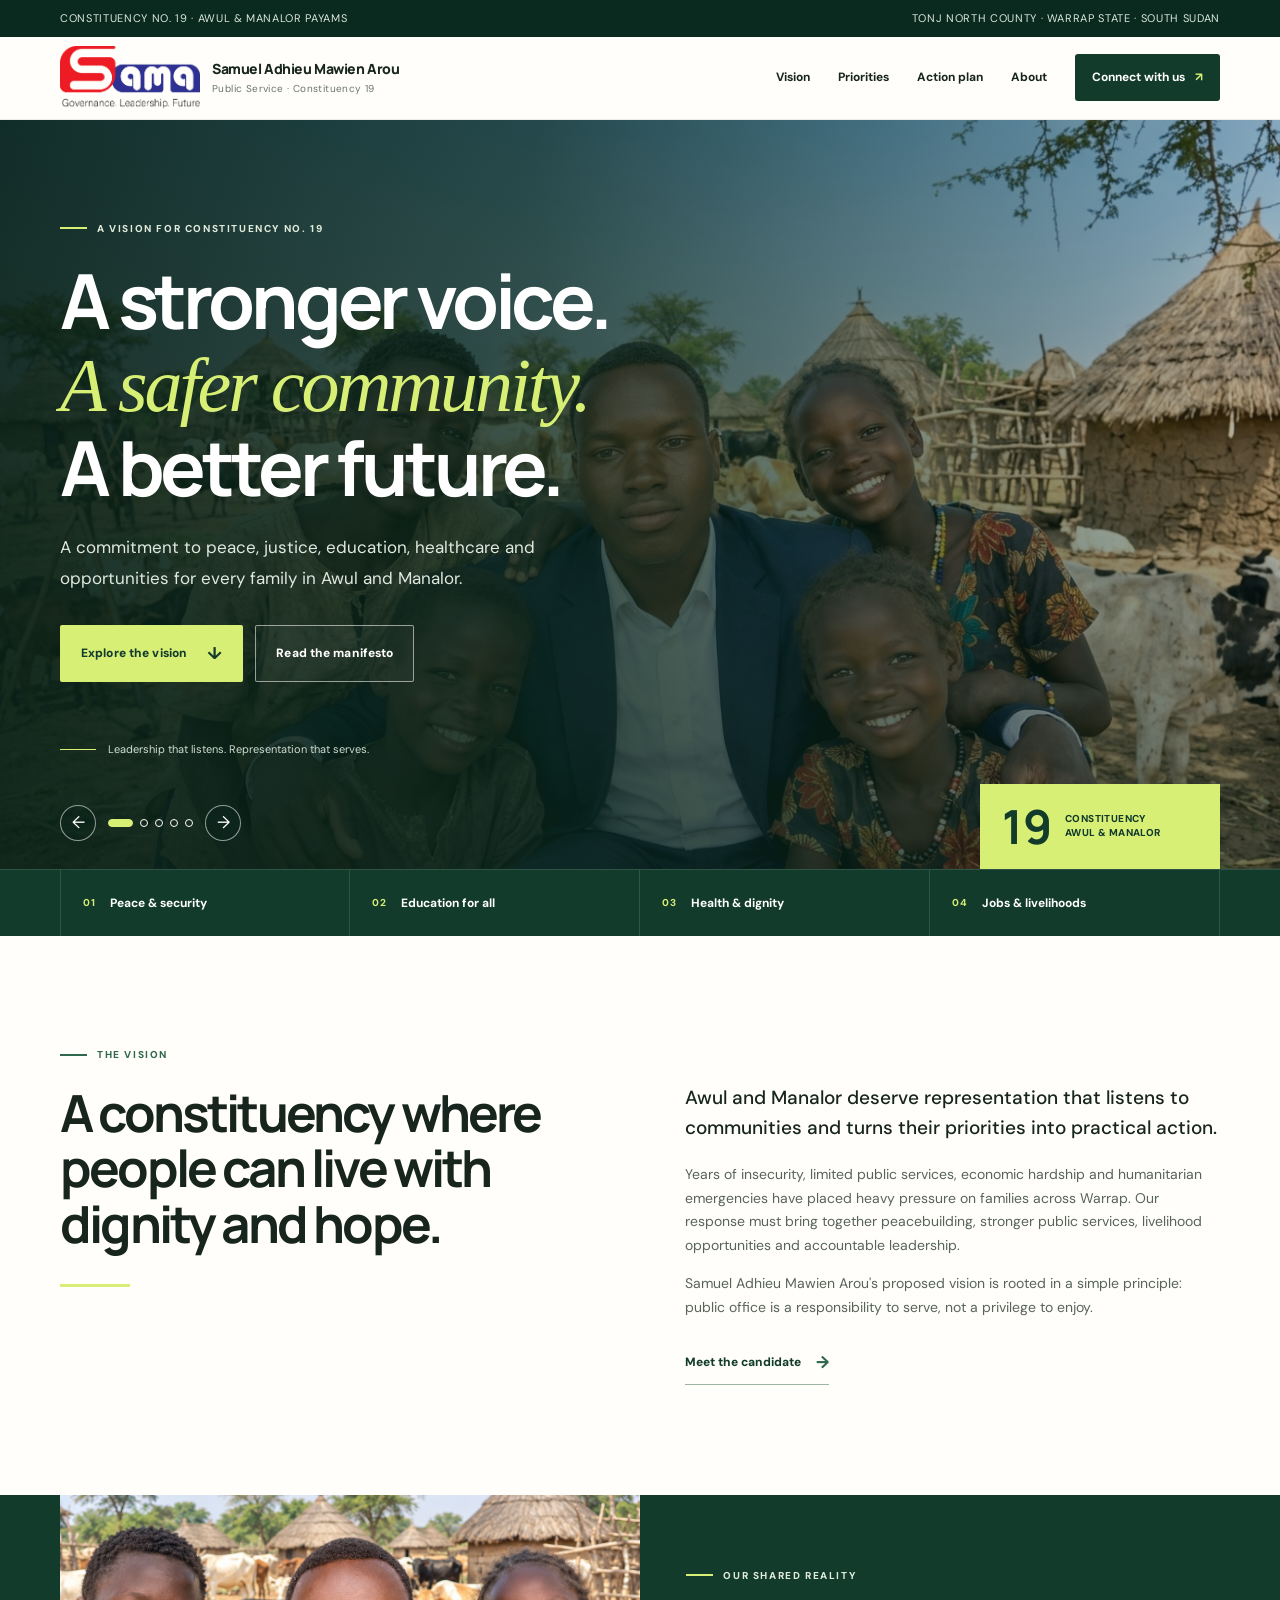
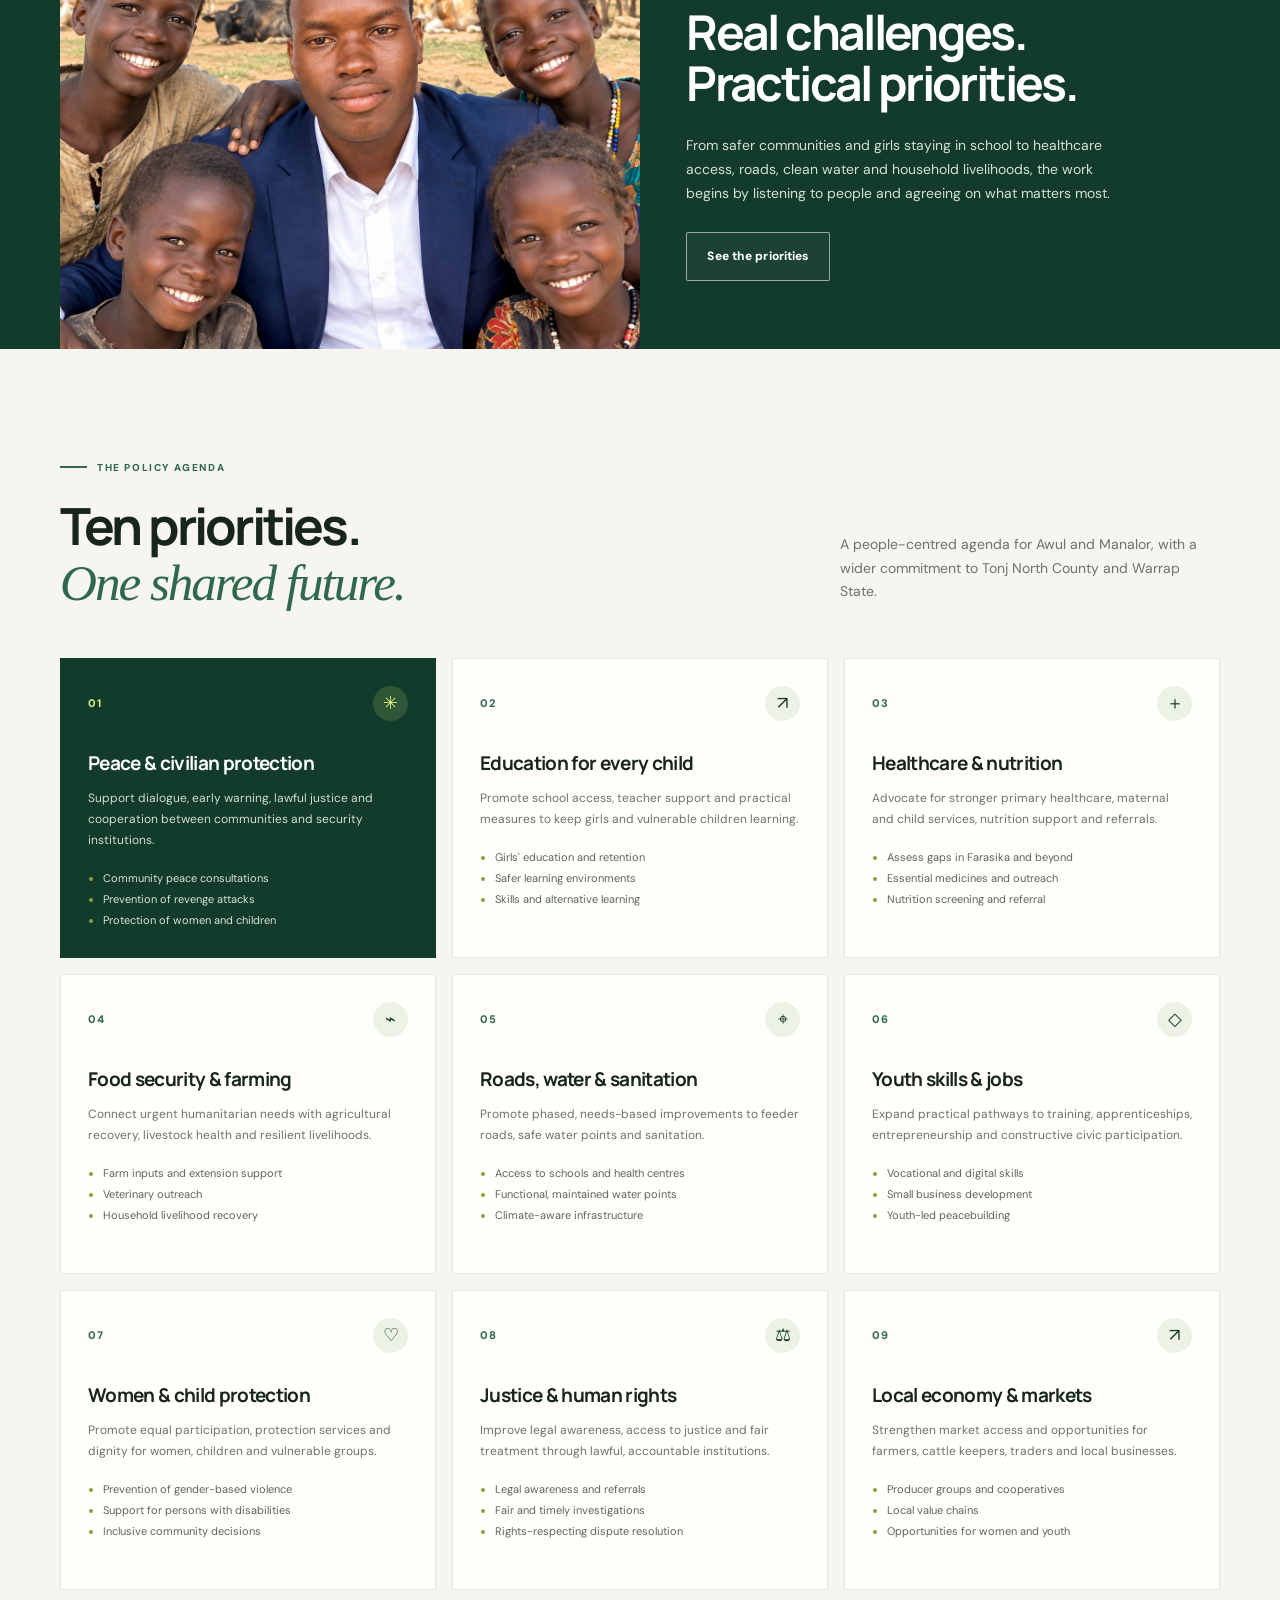
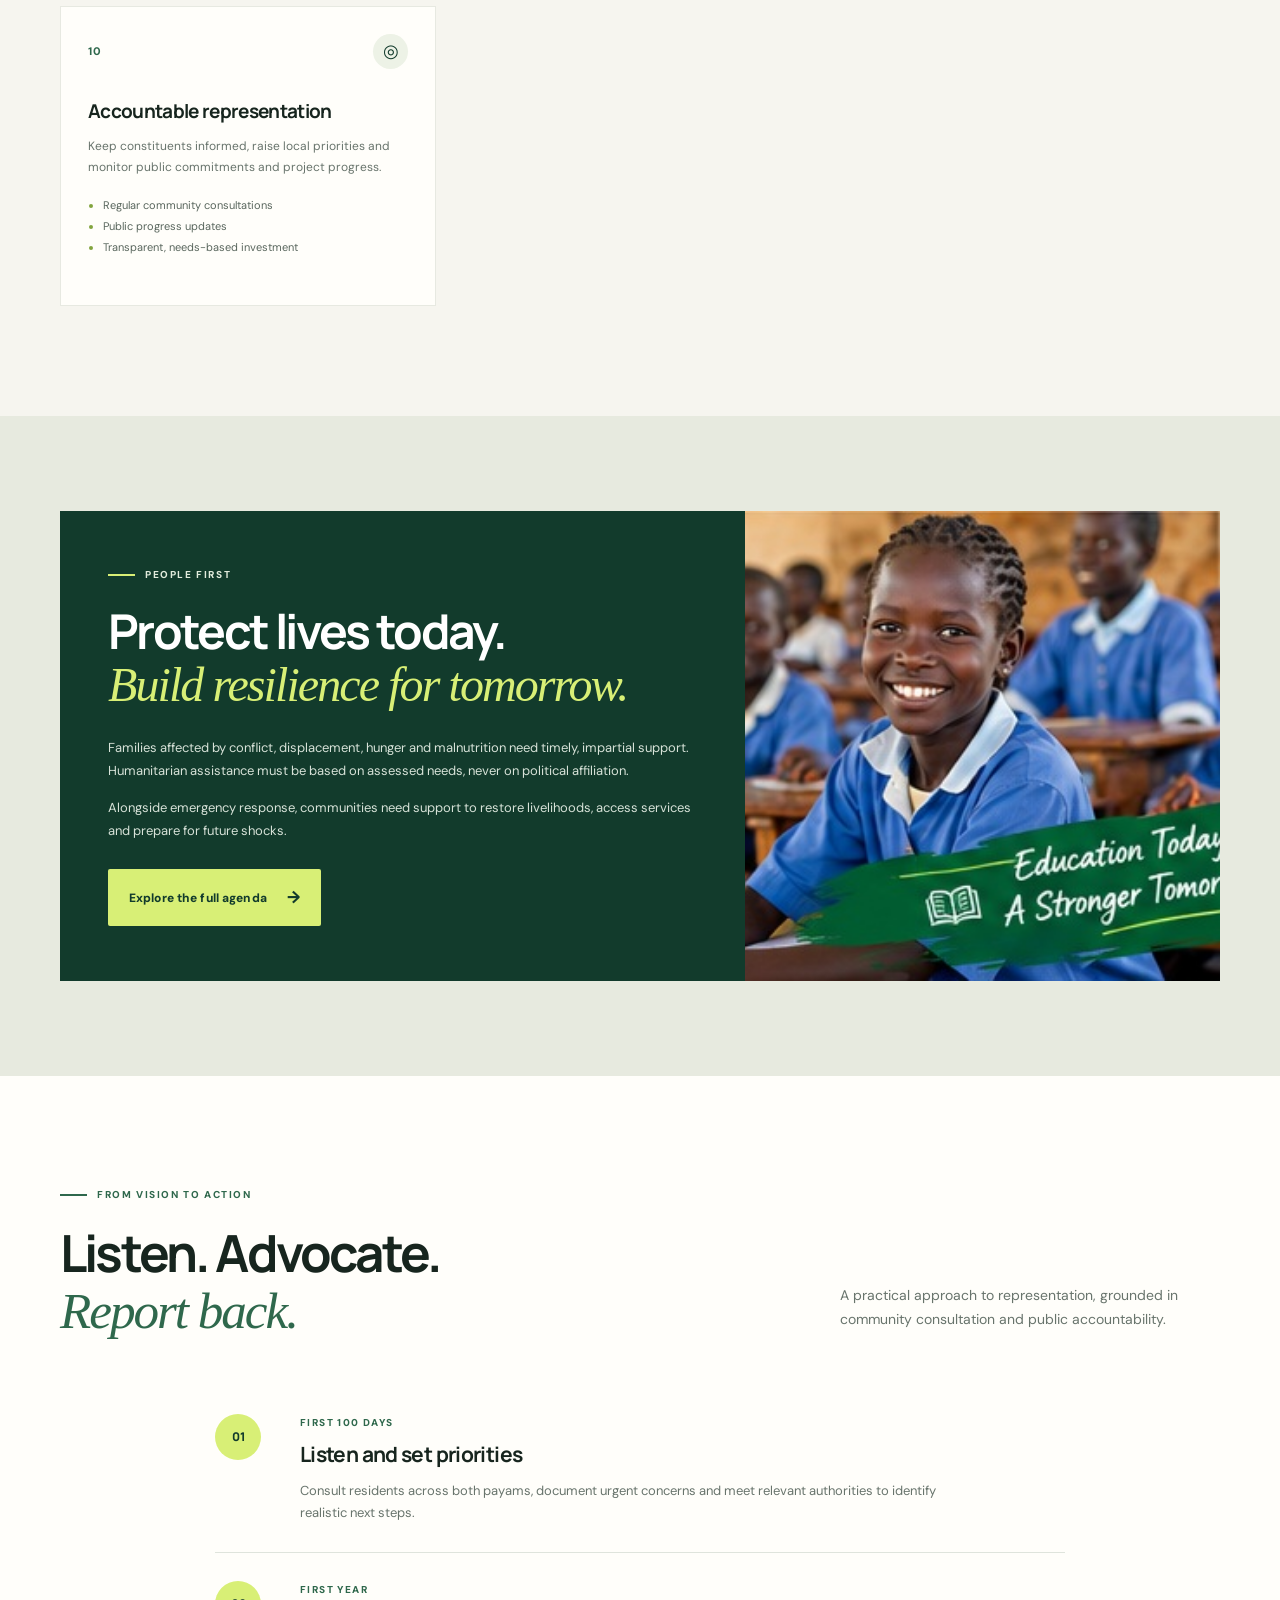
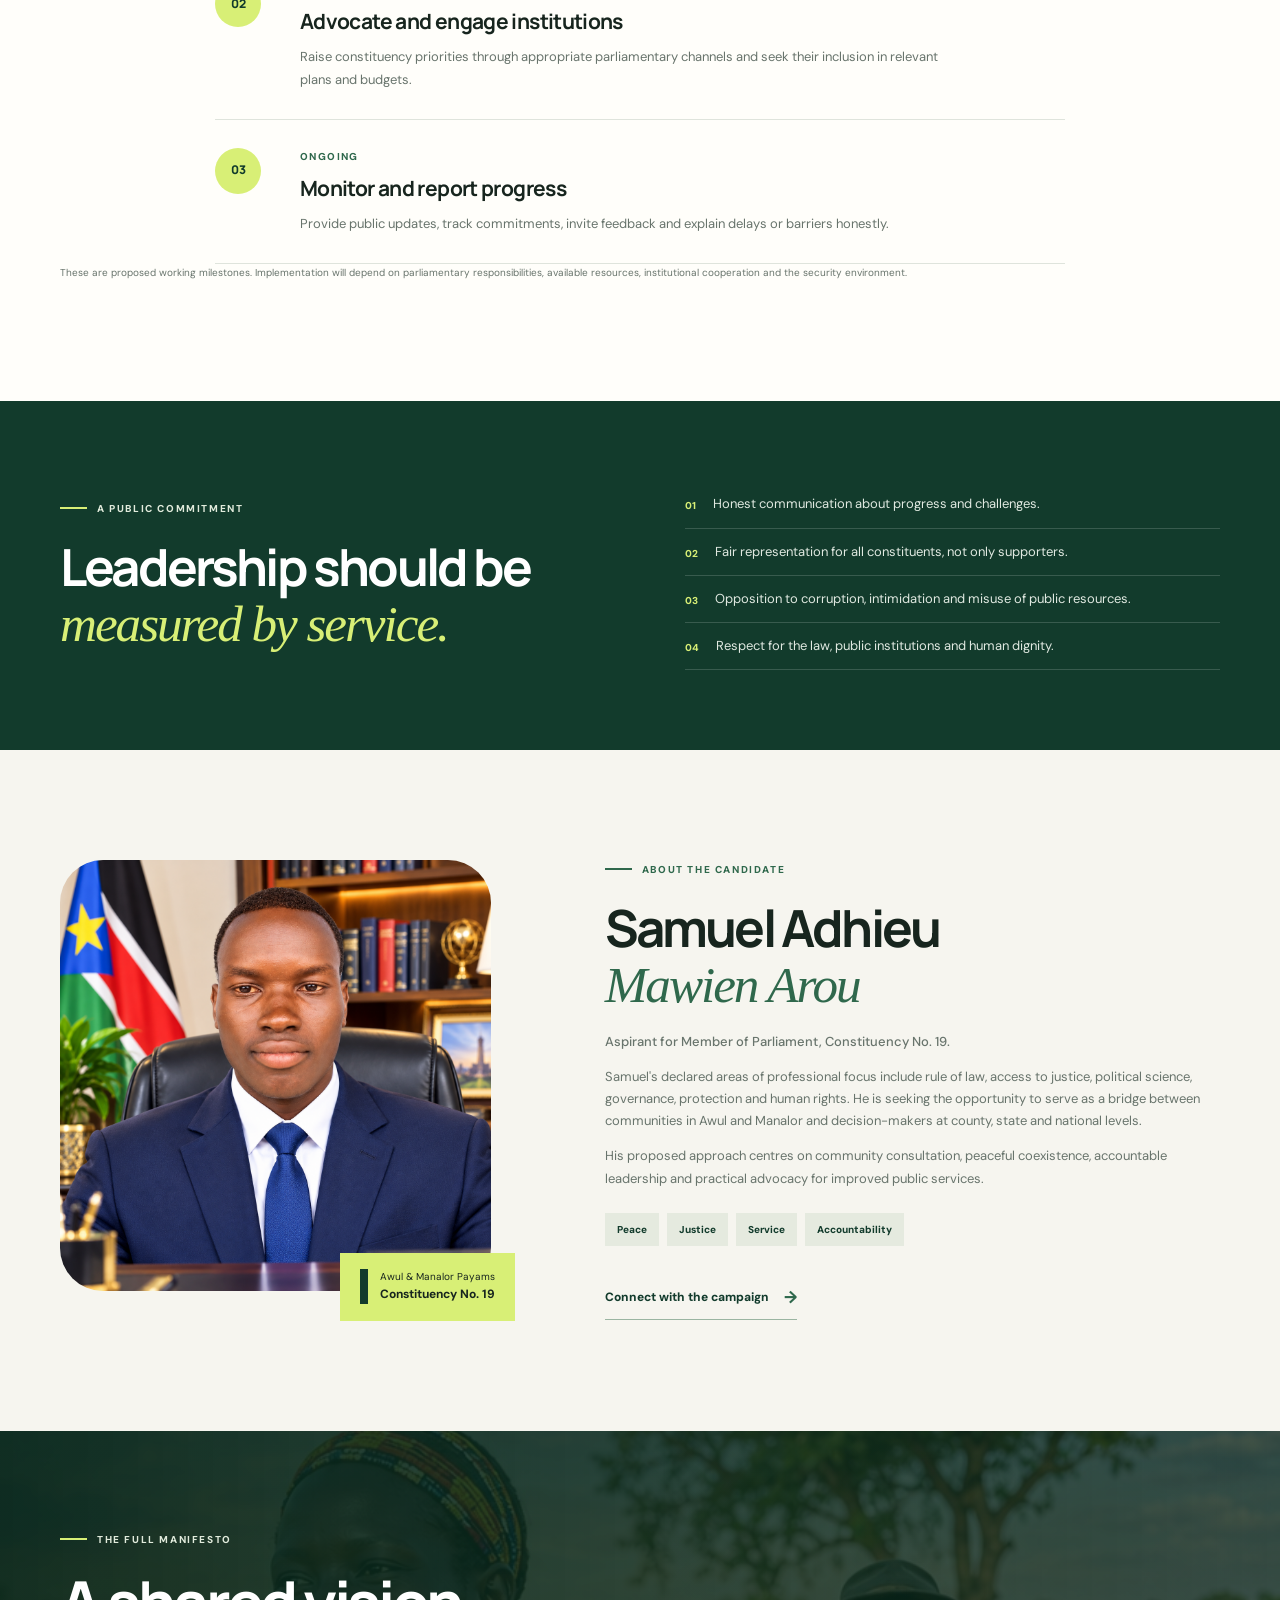
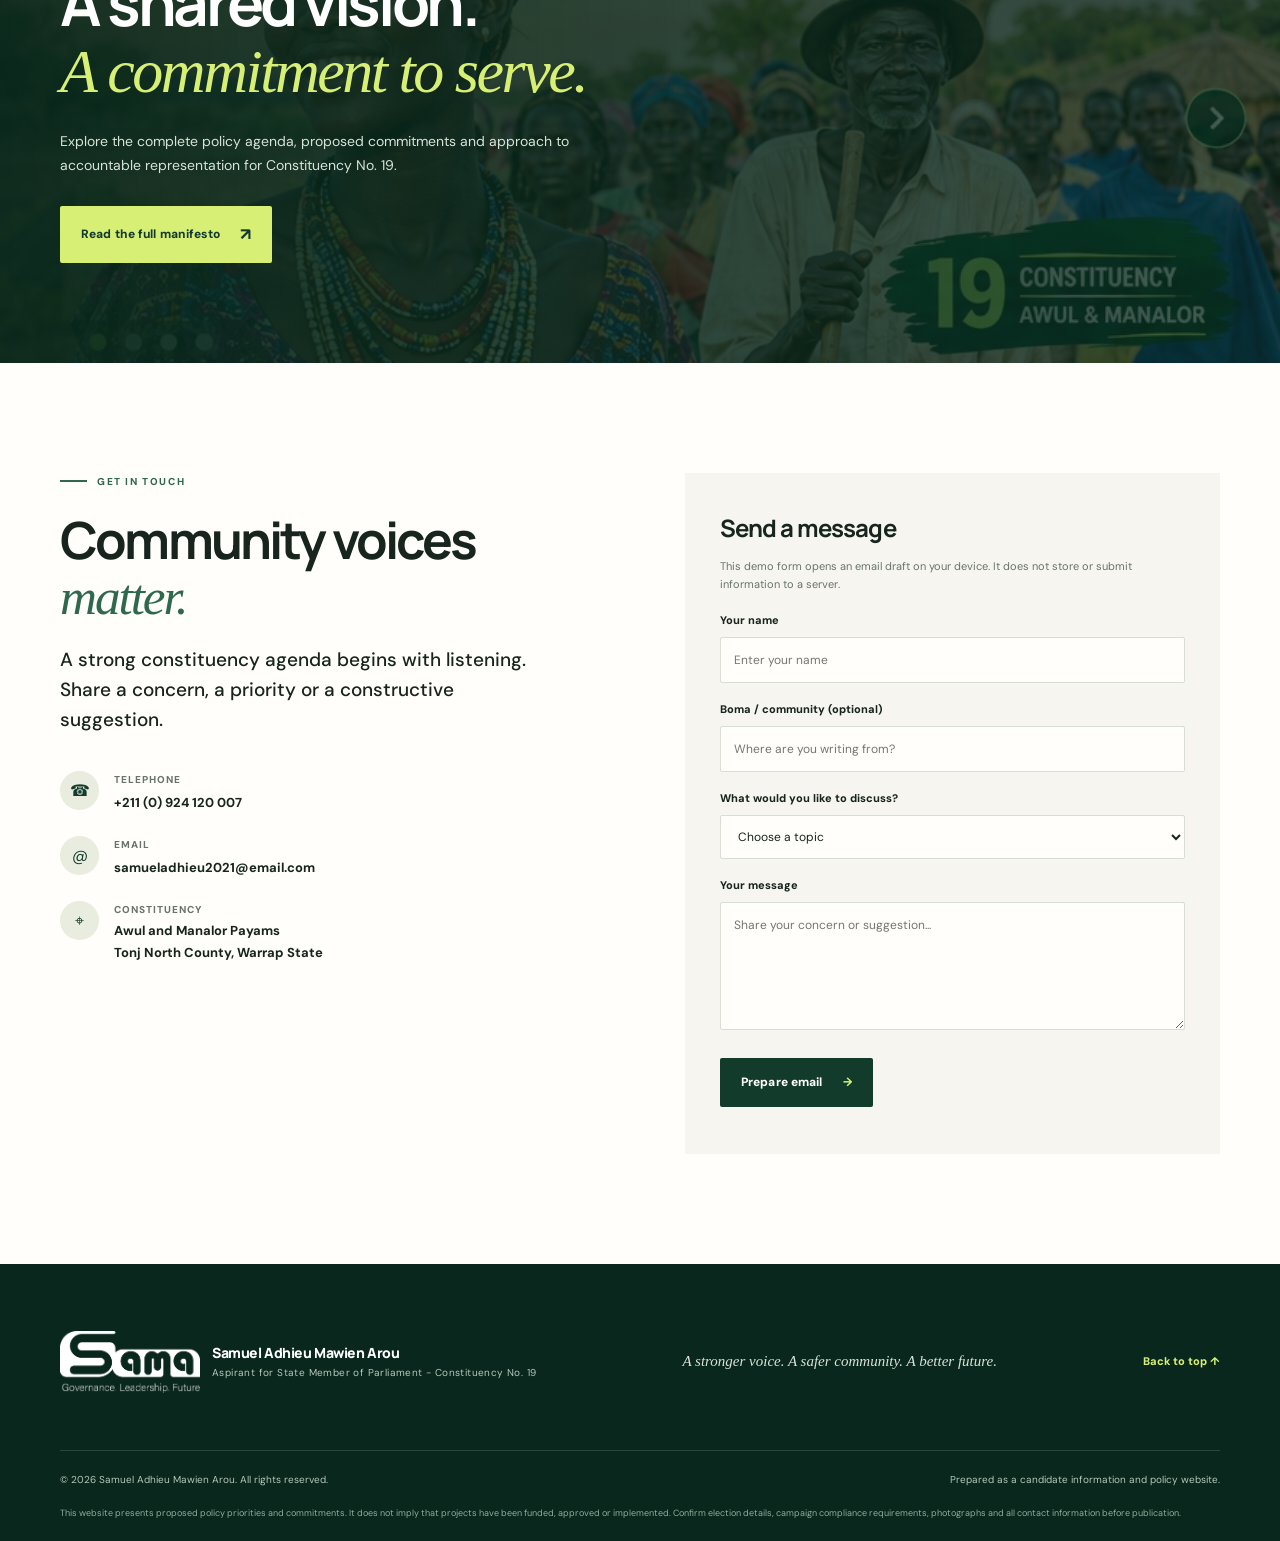
==== commit c2852c7a: "Add files via upload" ====
--- a/index.html
+++ b/index.html
@@ -526,7 +526,7 @@
         <div class="container about-grid">
           <div class="about-visual">
             <div class="portrait-initials">
-              <img src="/assets/sama-official.png" alt="" />
+              <img src="assets/sama-official.png" alt="" />
             </div>
 
             <div class="about-caption">
@@ -683,7 +683,7 @@
       <div class="container footer-main">
         <a class="brand brand-footer" href="#top"
           ><span class="brand-mark">
-            <img src="/assets/sama-logo-bw.png" alt="SAMA_Logo-white" /> </span
+            <img src="assets/sama-logo-bw.png" alt="SAMA_Logo-white" /> </span
           ><span class="brand-copy"
             ><strong>Samuel Adhieu Mawien Arou</strong
             ><small
--- a/styles.css
+++ b/styles.css
@@ -47,11 +47,11 @@
 .section{padding:110px 0}.intro-grid{display:grid;grid-template-columns:1fr 1fr;gap:90px;align-items:start}.section-heading h2,.section-top h2,.context-content h2,.humanitarian-copy h2,.accountability-inner h2,.about-copy h2,.manifesto-content h2,.contact-grid h2{font-size:clamp(35px,4vw,52px);margin-bottom:25px}
 .section-heading h2 em,.section-top h2 em,.about-copy h2 em,.contact-grid h2 em{color:var(--green);font-family:var(--serif);font-weight:400}.accent-rule{height:3px;width:70px;background:var(--lime);margin-top:33px}
 .intro-copy{padding-top:37px;color:#58645b;font-size:14px}.intro-copy .lead,.lead{font-size:19px;line-height:1.6;color:var(--ink);font-weight:500}.text-link{display:inline-flex;align-items:center;gap:15px;font-weight:800;font-size:12px;color:var(--forest);border-bottom:1px solid #9bb5a2;padding-bottom:7px;margin-top:14px}.text-link span{color:var(--green);font-size:17px;transition:transform .2s}.text-link:hover span{transform:translateX(4px)}
-.context-band{background:var(--forest);color:white}.context-grid{display:grid;grid-template-columns:1fr 1fr;min-height:440px}.context-photo{background:url("/assets/images/shared-reality.png") center/cover;min-height:400px}.context-content{padding:72px 8% 68px}.context-content h2{font-size:clamp(34px,4vw,48px)}.context-content>p:not(.eyebrow){color:#d4e0d6;max-width:430px;font-size:14px;margin-bottom:26px}
+.context-band{background:var(--forest);color:white}.context-grid{display:grid;grid-template-columns:1fr 1fr;min-height:440px}.context-photo{background:url("assets/images/shared-reality.png") center/cover;min-height:400px}.context-content{padding:72px 8% 68px}.context-content h2{font-size:clamp(34px,4vw,48px)}.context-content>p:not(.eyebrow){color:#d4e0d6;max-width:430px;font-size:14px;margin-bottom:26px}
 .priorities-section{background:var(--cream)}.section-top{display:flex;align-items:end;justify-content:space-between;gap:50px;margin-bottom:48px}.section-top h2{margin-bottom:0}.section-summary{max-width:380px;color:var(--muted);font-size:14px;margin-bottom:6px}
 .priority-grid{display:grid;grid-template-columns:repeat(3,1fr);gap:16px}.priority-card{background:var(--paper);padding:27px 27px 25px;border:1px solid #e7e9e1;min-height:300px;transition:transform .25s,box-shadow .25s}.priority-card:hover{transform:translateY(-4px);box-shadow:var(--shadow)}.priority-card.featured{background:var(--forest);color:white;border-color:var(--forest)}.card-top{display:flex;justify-content:space-between;align-items:center;margin-bottom:30px}.card-number{font-size:11px;color:var(--green);font-weight:800;letter-spacing:.1em}.featured .card-number{color:var(--lime)}.card-icon{width:35px;height:35px;border-radius:50%;display:grid;place-items:center;background:#edf2e6;color:var(--forest);font-size:18px}.featured .card-icon{background:rgba(216,239,118,.15);color:var(--lime)}
 .priority-card h3{font-family:var(--display);font-size:19px;letter-spacing:-.035em;line-height:1.3;margin-bottom:12px}.priority-card p{font-size:12px;line-height:1.75;color:var(--muted);margin-bottom:17px}.featured p{color:#d0ded2}.priority-card ul{padding:0 0 0 15px;margin:0;color:#59665d;font-size:11px;line-height:1.9}.priority-card li::marker{color:#82a43e}.featured ul{color:#d8e5da}
-.humanitarian-section{background:#e7eadf;padding:95px 0}.humanitarian-grid{display:grid;grid-template-columns:1.05fr .95fr;gap:75px;align-items:center}.humanitarian-copy{background:var(--forest);color:white;padding:55px 48px;margin-right:-115px;position:relative;z-index:2}.humanitarian-copy h2{font-size:clamp(34px,4vw,48px)}.humanitarian-copy>p:not(.eyebrow){color:#d7e2d8;font-size:13px;line-height:1.8}.humanitarian-copy .button{margin-top:14px}.humanitarian-image{height:470px;background:url("/assets/images/children.jpg") center/cover}
+.humanitarian-section{background:#e7eadf;padding:95px 0}.humanitarian-grid{display:grid;grid-template-columns:1.05fr .95fr;gap:75px;align-items:center}.humanitarian-copy{background:var(--forest);color:white;padding:55px 48px;margin-right:-115px;position:relative;z-index:2}.humanitarian-copy h2{font-size:clamp(34px,4vw,48px)}.humanitarian-copy>p:not(.eyebrow){color:#d7e2d8;font-size:13px;line-height:1.8}.humanitarian-copy .button{margin-top:14px}.humanitarian-image{height:470px;background:url("assets/images/children.jpg") center/cover}
 .action-section{background:var(--paper)}.timeline{max-width:850px;margin:30px auto 0}.timeline-item{display:grid;grid-template-columns:60px 1fr;gap:25px;padding:28px 0;border-bottom:1px solid var(--line)}.timeline-dot{width:46px;height:46px;display:grid;place-items:center;background:var(--lime);border-radius:50%;font-family:var(--display);font-size:12px;font-weight:800;color:var(--forest)}.timeline-label{font-size:10px;color:var(--green);letter-spacing:.14em;text-transform:uppercase;font-weight:800;margin-bottom:6px}.timeline-item h3{font-family:var(--display);font-size:21px;margin-bottom:7px;letter-spacing:-.03em}.timeline-item p:last-child{max-width:650px;color:var(--muted);font-size:13px;margin-bottom:0}.small-note{font-size:10px;color:var(--muted);line-height:1.7}
 .accountability-band{background:var(--forest);color:white;padding:80px 0}.accountability-inner{display:grid;grid-template-columns:1fr 1fr;gap:90px;align-items:center}.accountability-inner h2{margin-bottom:0}.accountability-points p{display:flex;gap:17px;border-bottom:1px solid rgba(255,255,255,.16);padding:12px 0;margin:0;color:#e0e9e1;font-size:13px}.accountability-points p span{color:var(--lime);font-size:10px;font-weight:800;padding-top:4px}
 .about-section{background:var(--cream)}.about-grid{display:grid;grid-template-columns:.85fr 1.15fr;gap:90px;align-items:center}.about-visual{position:relative;padding:0 24px 30px 0}.portrait-placeholder{min-height:450px;background:linear-gradient(145deg,#d5dfd0,#9caf9a);display:flex;flex-direction:column;align-items:center;justify-content:center;color:var(--forest);position:relative;overflow:hidden}.portrait-placeholder:before,.portrait-placeholder:after{content:"";position:absolute;border:1px solid rgba(18,59,44,.18);border-radius:50%;width:340px;height:340px}.portrait-placeholder:after{width:260px;height:260px}.portrait-initials{font-family:var(--display);font-size:100px;font-weight:800; letter-spacing:-.1em;z-index:1}.portrait-placeholder p{font-weight:800;font-size:12px;margin:0;z-index:1}.portrait-placeholder small{font-size:10px;z-index:1}.about-caption{position:absolute;right:0;bottom:0;background:var(--lime);padding:16px 20px;display:flex;gap:12px;align-items:center;font-size:10px;line-height:1.6}.caption-mark{width:8px;height:35px;background:var(--forest)}.about-caption strong{font-size:12px}.about-copy h2{margin-bottom:20px}.about-copy>p:not(.eyebrow){color:var(--muted);font-size:13px}.about-values{display:flex;gap:8px;flex-wrap:wrap;margin:23px 0}.about-values span{font-size:10px;font-weight:800;background:#e5eadf;color:var(--forest);padding:8px 12px}
@@ -60,13 +60,13 @@
   height: auto;
   border-radius: 10%;
 }
-.manifesto-cta{position:relative;overflow:hidden;background:var(--forest);color:white;padding:100px 0}.manifesto-bg{position:absolute;inset:0;background:linear-gradient(90deg,rgba(9,40,28,.95),rgba(9,40,28,.75)),url("/assets/images/manifesto-bg.jpg") center/cover}.manifesto-content{position:relative;max-width:760px}.manifesto-content h2{font-size:clamp(40px,5vw,62px)}.manifesto-content>p:not(.eyebrow){max-width:570px;color:#d7e3d8;font-size:14px;margin-bottom:28px}
+.manifesto-cta{position:relative;overflow:hidden;background:var(--forest);color:white;padding:100px 0}.manifesto-bg{position:absolute;inset:0;background:linear-gradient(90deg,rgba(9,40,28,.95),rgba(9,40,28,.75)),url("assets/images/manifesto-bg.jpg") center/cover}.manifesto-content{position:relative;max-width:760px}.manifesto-content h2{font-size:clamp(40px,5vw,62px)}.manifesto-content>p:not(.eyebrow){max-width:570px;color:#d7e3d8;font-size:14px;margin-bottom:28px}
 .contact-section{background:var(--paper)}.contact-grid{display:grid;grid-template-columns:1fr 1fr;gap:90px;align-items:start}.contact-grid h2{margin-bottom:20px}.contact-grid .lead{max-width:480px}.contact-details{display:grid;gap:21px;margin-top:35px}.contact-details>div{display:flex;gap:15px;align-items:flex-start}.contact-icon{width:39px;height:39px;flex:0 0 39px;border-radius:50%;background:#e8eddf;color:var(--forest);display:grid;place-items:center;font-size:16px}.contact-details small{display:block;font-size:10px;color:var(--muted);text-transform:uppercase;letter-spacing:.1em;font-weight:800}.contact-details a,.contact-details p{font-size:13px;font-weight:700;margin:2px 0}.contact-details .small-note{font-size:10px;font-weight:400}
 .contact-form{background:var(--cream);padding:35px}.contact-form h3{font-family:var(--display);font-size:24px;letter-spacing:-.04em;margin-bottom:8px}.contact-form>p{font-size:11px;color:var(--muted)}.contact-form label{display:block;font-size:11px;font-weight:800;margin:17px 0 7px}.contact-form input,.contact-form textarea,.contact-form select{width:100%;padding:12px 13px;border:1px solid #d7ded4;background:var(--paper);border-radius:2px;color:var(--ink);font-size:12px;outline:none}.contact-form input:focus,.contact-form textarea:focus,.contact-form select:focus{border-color:var(--green);box-shadow:0 0 0 3px rgba(47,104,76,.1)}.contact-form textarea{resize:vertical}.button-dark{background:var(--forest);color:white;margin-top:20px}.button-dark span{color:var(--lime)}.form-status{margin:12px 0 0;color:var(--green);font-weight:700}
 .site-footer{background:#09271d;color:white;padding:38px 0 20px}.footer-main{display:flex;align-items:center;justify-content:space-between;gap:25px;padding-bottom:28px;border-bottom:1px solid rgba(255,255,255,.14)}.brand-footer .brand-mark{color:var(--forest)}.brand-footer .brand-copy small{color:#b7c8bb}.footer-main>p{font-family:var(--serif);font-style:italic;color:#d7e2d8;font-size:15px;margin:0}.back-top{font-size:11px;font-weight:800;color:var(--lime)}.footer-bottom{display:flex;justify-content:space-between;gap:20px;padding:20px 0 8px;color:#b5c7b9;font-size:10px}.disclaimer{color:#94ab9a;font-size:9px;line-height:1.7;padding-top:10px}
 @media(max-width:950px){.primary-nav{gap:16px}.primary-nav>a{font-size:11px}.nav-wrap{height:74px}.intro-grid,.about-grid{gap:50px}.priority-grid{grid-template-columns:repeat(2,1fr)}.humanitarian-grid{gap:40px}.humanitarian-copy{margin-right:-70px;padding:40px 32px}.contact-grid{gap:45px}}
-@media(max-width:760px){.container{width:min(100% - 36px,var(--container))}.topline-inner{font-size:9px;flex-direction:column;gap:2px}.nav-wrap{height:70px}.menu-toggle{display:block}.primary-nav{position:absolute;top:70px;left:0;right:0;display:none;background:var(--paper);padding:20px 24px 25px;border-bottom:1px solid var(--line);flex-direction:column;align-items:stretch;gap:0;box-shadow:0 18px 25px rgba(0,0,0,.08)}.primary-nav.open{display:flex}.primary-nav>a{padding:12px 0;font-size:13px}.primary-nav .nav-cta{text-align:center;padding:13px;margin-top:8px}.hero{min-height:650px}.hero-content{padding:85px 0 125px}.hero-slide img{object-position:58% center}.hero-shade{background:linear-gradient(90deg,rgba(7,32,23,.92),rgba(8,37,26,.72)),linear-gradient(0deg,rgba(8,29,21,.5),transparent)}.hero-stamp{right:18px;width:150px;padding:14px}.hero-stamp strong{font-size:39px}.hero-intro{font-size:15px}.hero-slider-controls{left:18px;bottom:22px}.promise-grid{grid-template-columns:repeat(2,1fr)}.promise-grid>div{padding:17px 12px;border-bottom:1px solid rgba(255,255,255,.12);font-size:11px}.promise-grid>div:nth-child(odd){border-left:1px solid rgba(255,255,255,.13)}.section{padding:75px 0}.intro-grid,.context-grid,.humanitarian-grid,.accountability-inner,.about-grid,.contact-grid{grid-template-columns:1fr;gap:30px}.intro-copy{padding-top:0}.context-photo{min-height:300px}.context-content{padding:48px 0 55px}.section-top{display:block;margin-bottom:35px}.section-summary{margin-top:20px}.priority-grid{grid-template-columns:1fr}.priority-card{min-height:auto;padding:25px}.card-top{margin-bottom:20px}.humanitarian-section{padding:55px 0}.humanitarian-copy{margin:0;padding:35px 26px}.humanitarian-image{height:320px}.accountability-inner{gap:30px}.about-visual{padding-right:10px}.portrait-placeholder{min-height:360px}.portrait-placeholder:before{width:280px;height:280px}.portrait-placeholder:after{width:210px;height:210px}.portrait-initials{font-size:82px}.manifesto-cta{padding:75px 0}.contact-form{padding:25px 20px}.footer-main{align-items:flex-start;flex-direction:column}.footer-bottom{flex-direction:column;gap:7px}.brand-copy strong{font-size:13px}}
-@media(max-width:420px){.hero{min-height:680px}.hero-content{padding-top:72px;padding-bottom:145px}.hero h1{font-size:clamp(39px,11vw,50px)}.hero-stamp{right:12px;width:132px;padding:11px}.hero-stamp strong{font-size:34px}.hero-stamp span{font-size:9px}.hero-slider-controls{left:12px;bottom:17px;gap:9px}.slider-arrow{width:32px;height:32px}.slider-dots{gap:5px}.slider-dot{width:7px;height:7px}.slider-dot.is-active{width:20px}}
+@media(max-width:760px){.container{width:min(100% - 36px,var(--container))}.topline-inner{font-size:9px;flex-direction:column;gap:2px}.nav-wrap{height:70px}.menu-toggle{display:block}.primary-nav{position:absolute;top:70px;left:0;right:0;display:none;background:var(--paper);padding:20px 24px 25px;border-bottom:1px solid var(--line);flex-direction:column;align-items:stretch;gap:0;box-shadow:0 18px 25px rgba(0,0,0,.08)}.primary-nav.open{display:flex}.primary-nav>a{padding:12px 0;font-size:13px}.primary-nav .nav-cta{text-align:center;padding:13px;margin-top:8px}.hero{min-height:650px}.hero-content{padding:85px 0 125px}.hero-slide img{object-position:58% center}.hero-shade{background:linear-gradient(90deg,rgba(7,32,23,.92),rgba(8,37,26,.72)),linear-gradient(0deg,rgba(8,29,21,.5),transparent)}.hero-stamp{right:18px;width:180px;padding:14px}.hero-stamp strong{font-size:39px}.hero-intro{font-size:15px}.hero-slider-controls{left:18px;bottom:22px}.promise-grid{grid-template-columns:repeat(2,1fr)}.promise-grid>div{padding:17px 12px;border-bottom:1px solid rgba(255,255,255,.12);font-size:11px}.promise-grid>div:nth-child(odd){border-left:1px solid rgba(255,255,255,.13)}.section{padding:75px 0}.intro-grid,.context-grid,.humanitarian-grid,.accountability-inner,.about-grid,.contact-grid{grid-template-columns:1fr;gap:30px}.intro-copy{padding-top:0}.context-photo{min-height:300px}.context-content{padding:48px 0 55px}.section-top{display:block;margin-bottom:35px}.section-summary{margin-top:20px}.priority-grid{grid-template-columns:1fr}.priority-card{min-height:auto;padding:25px}.card-top{margin-bottom:20px}.humanitarian-section{padding:55px 0}.humanitarian-copy{margin:0;padding:35px 26px}.humanitarian-image{height:320px}.accountability-inner{gap:30px}.about-visual{padding-right:10px}.portrait-placeholder{min-height:360px}.portrait-placeholder:before{width:280px;height:280px}.portrait-placeholder:after{width:210px;height:210px}.portrait-initials{font-size:82px}.manifesto-cta{padding:75px 0}.contact-form{padding:25px 20px}.footer-main{align-items:flex-start;flex-direction:column}.footer-bottom{flex-direction:column;gap:7px}.brand-copy strong{font-size:13px}}
+@media(max-width:420px){.hero{min-height:680px}.hero-content{padding-top:72px;padding-bottom:145px}.hero h1{font-size:clamp(39px,11vw,50px)}.hero-stamp{right:12px;width:150px;padding:11px}.hero-stamp strong{font-size:34px}.hero-stamp span{font-size:9px}.hero-slider-controls{left:12px;bottom:17px;gap:9px}.slider-arrow{width:32px;height:32px}.slider-dots{gap:5px}.slider-dot{width:7px;height:7px}.slider-dot.is-active{width:20px}}
 @media(prefers-reduced-motion:reduce){html{scroll-behavior:auto}*,*::before,*::after{transition:none!important;animation:none!important}.hero-slide{transform:none!important}}
 
 /* =========================================================
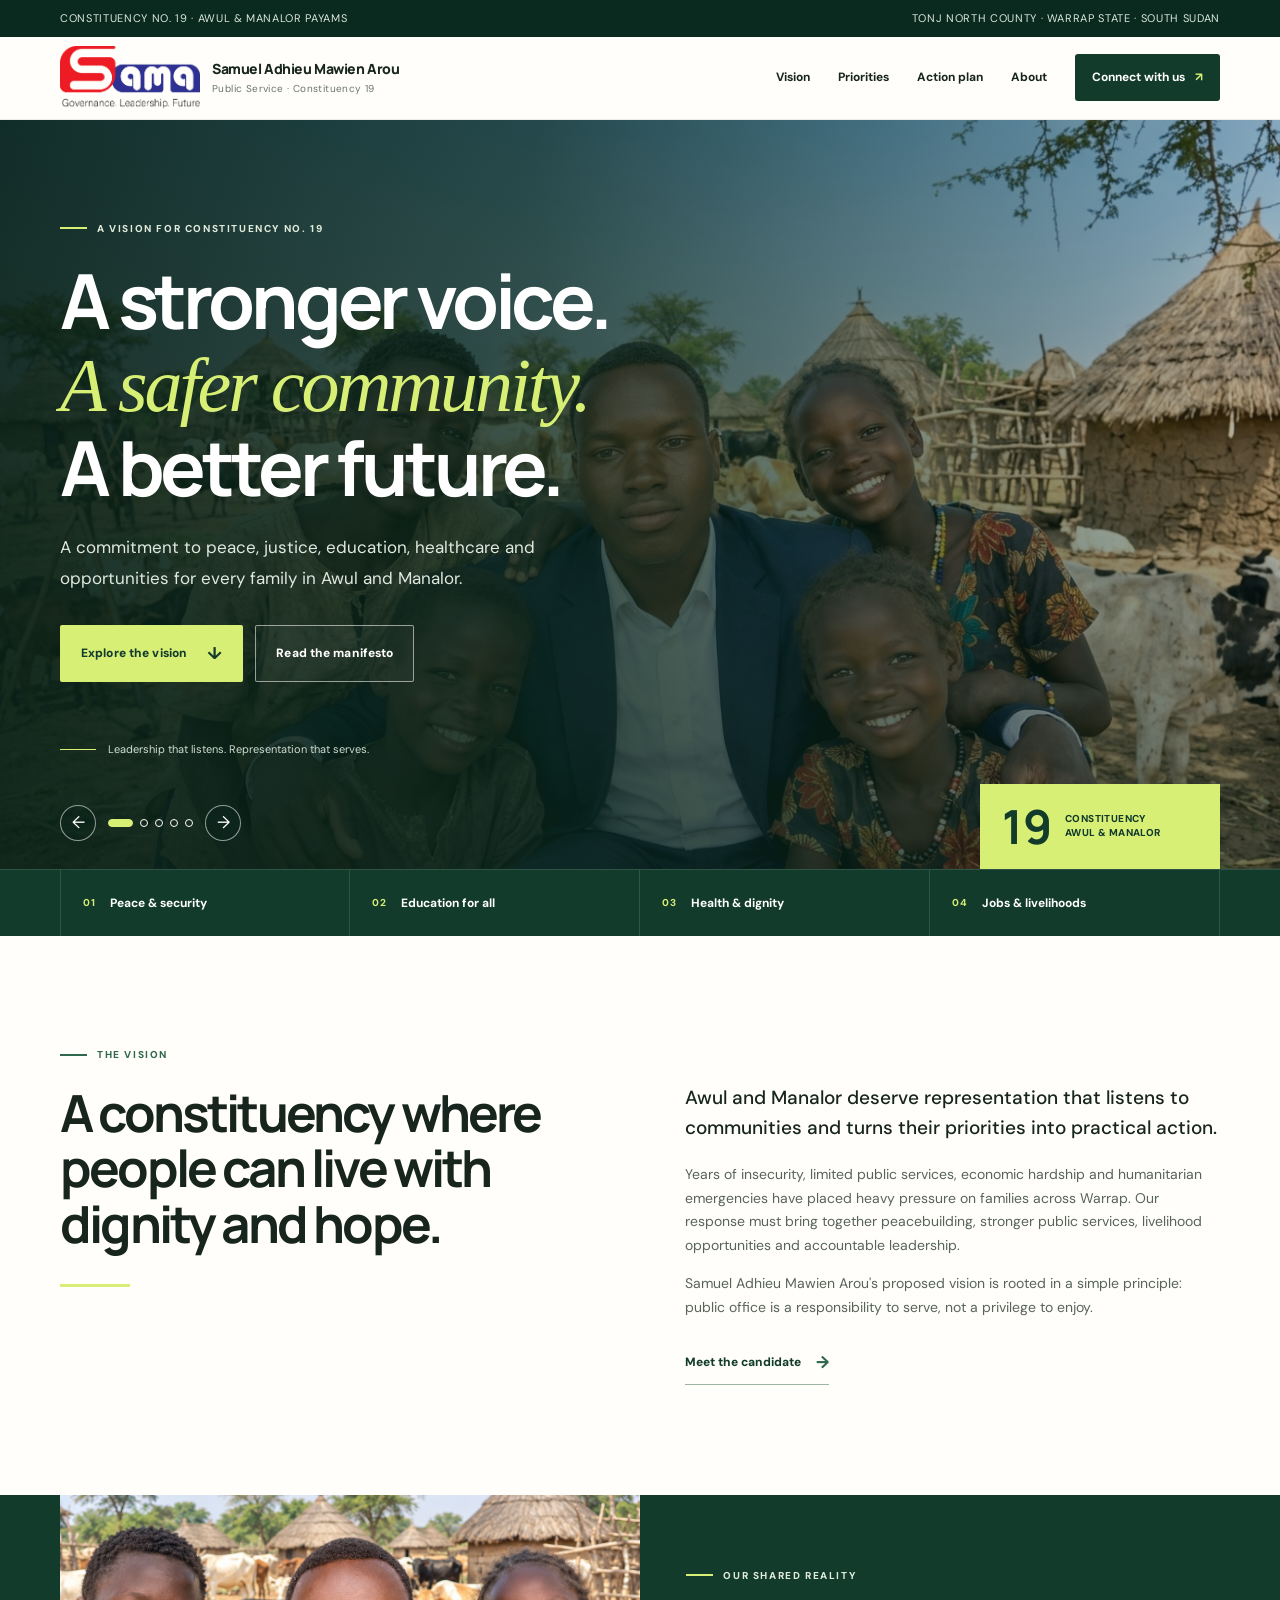
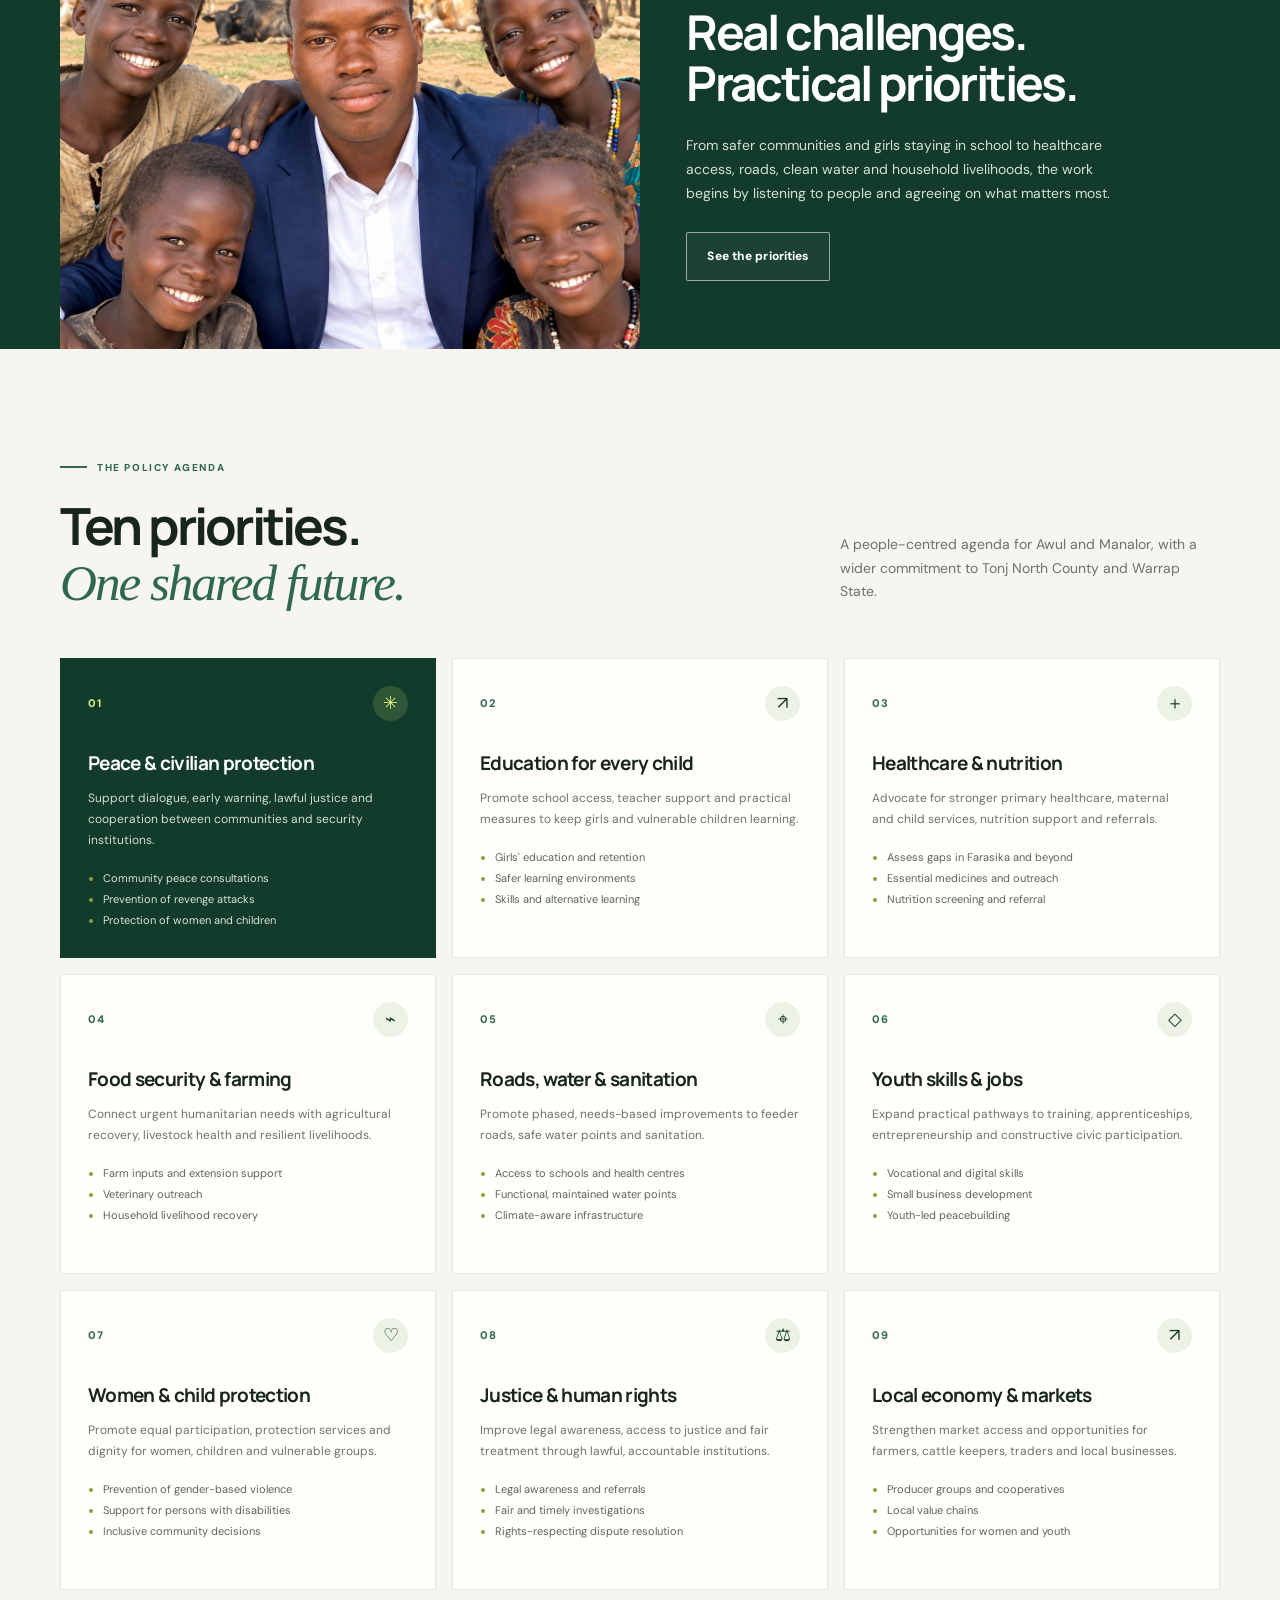
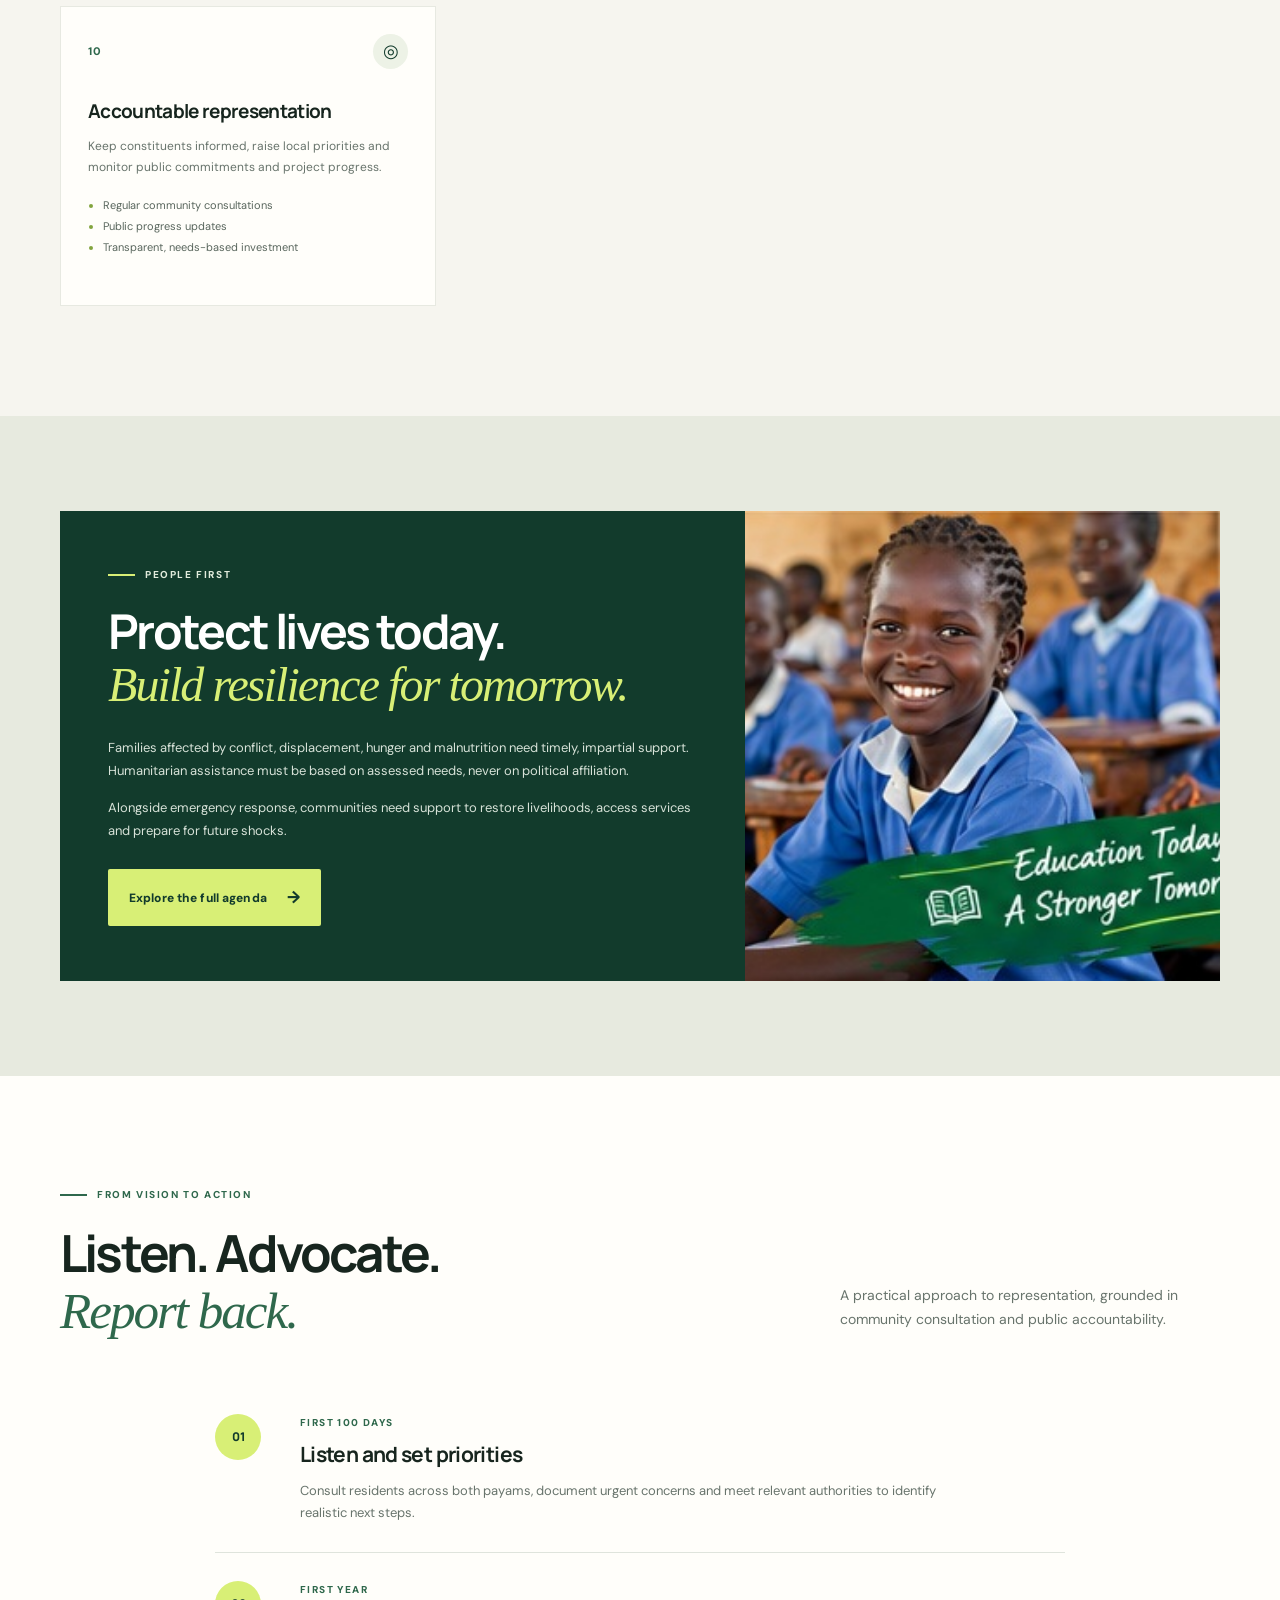
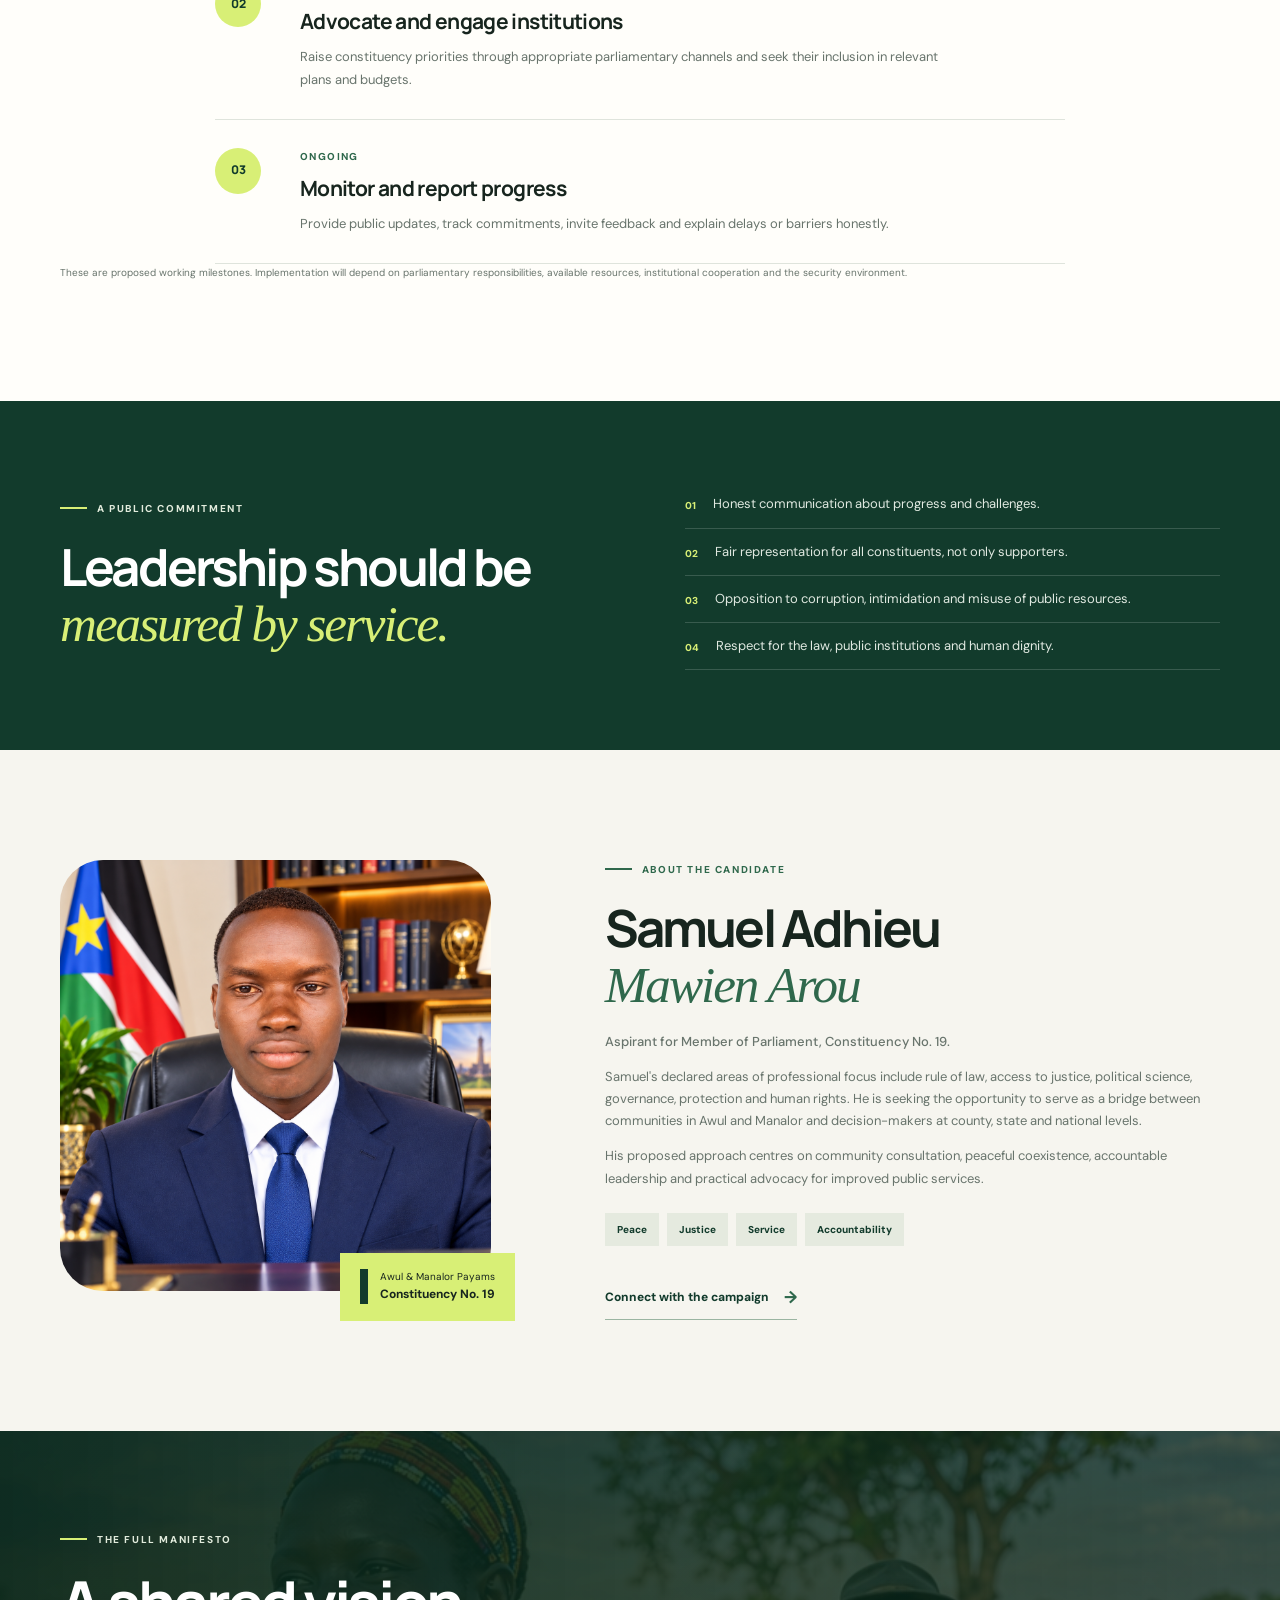
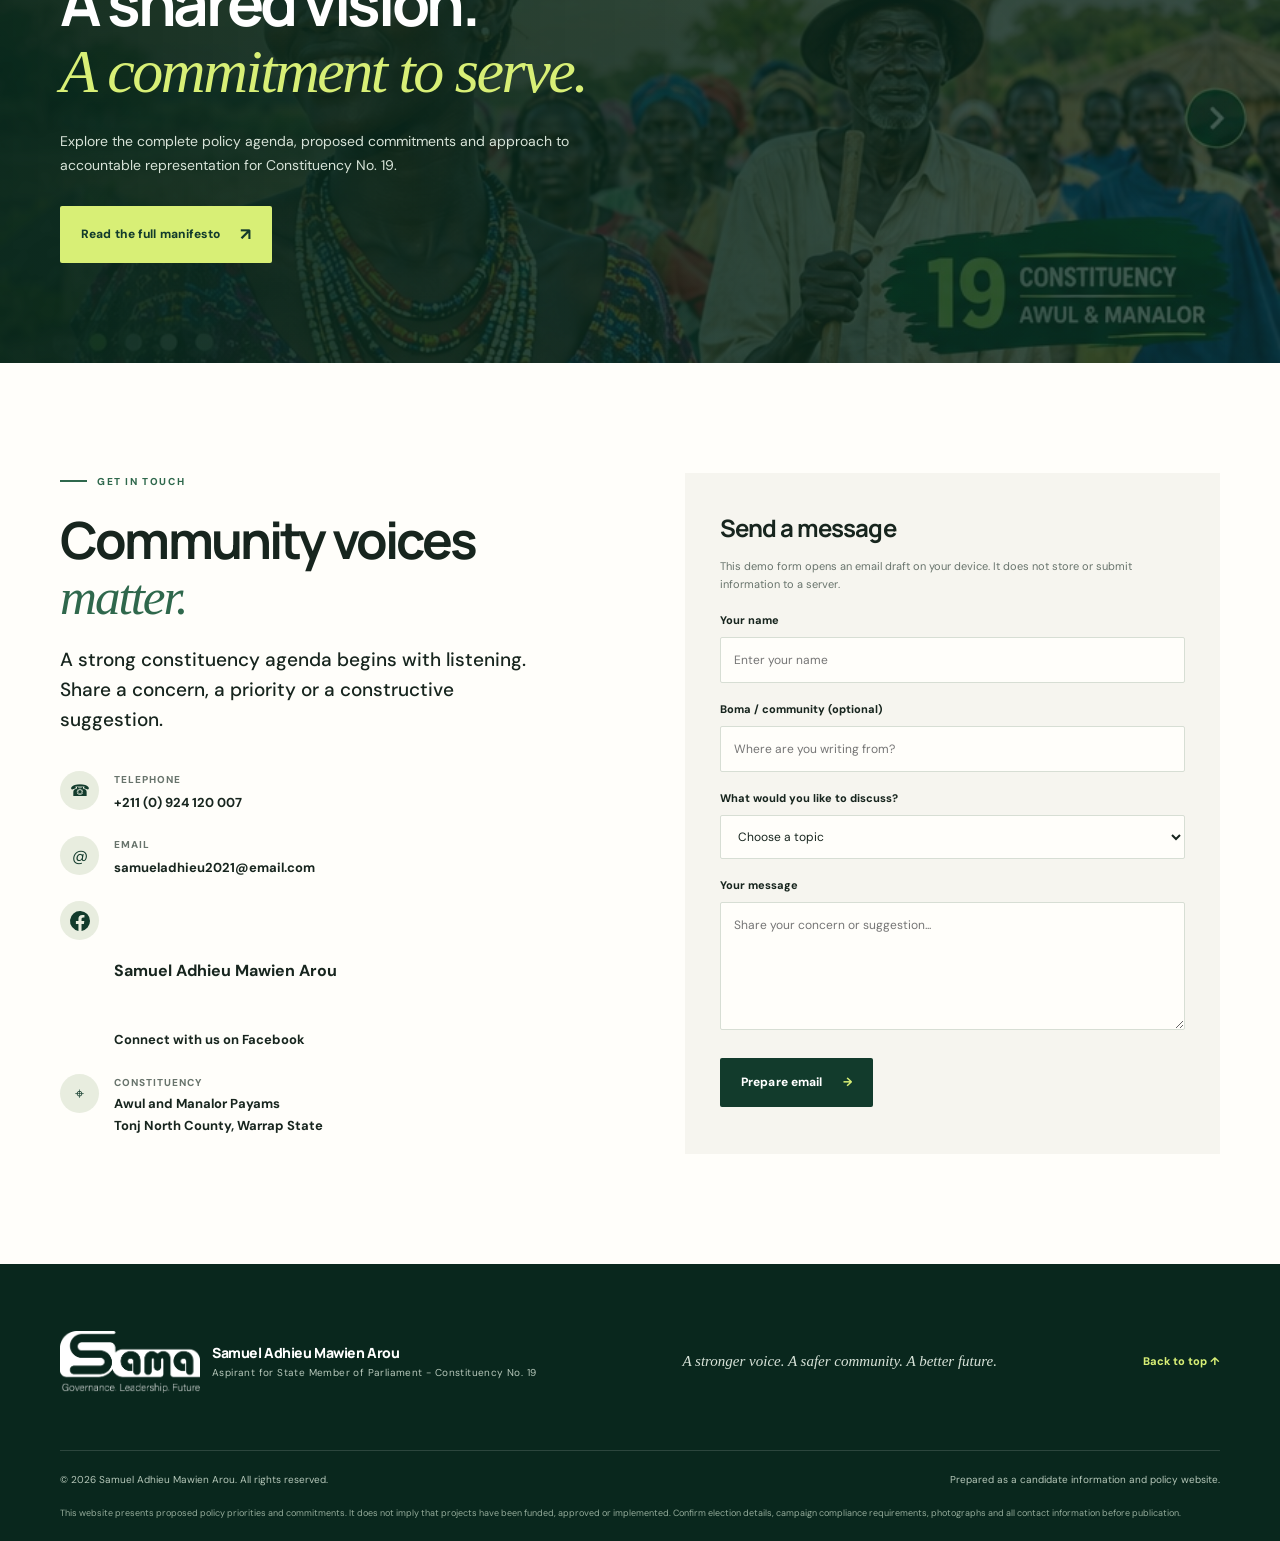
==== commit c92eae8a: "Update index.html" ====
--- a/index.html
+++ b/index.html
@@ -608,6 +608,35 @@
                   >
                 </div>
               </div>
+              <!-- Facebook Contact -->
+              <div class="contact-item">
+                <div class="contact-icon">
+                  <svg
+                    xmlns="http://www.w3.org/2000/svg"
+                    width="24"
+                    height="24"
+                    viewBox="0 0 24 24"
+                    fill="currentColor"
+                    aria-hidden="true"
+                  >
+                    <path
+                      d="M22 12a10 10 0 1 0-11.56 9.88v-6.99H7.9V12h2.54V9.8c0-2.5 1.49-3.89 3.77-3.89 1.09 0 2.23.19 2.23.19v2.46h-1.26c-1.24 0-1.63.77-1.63 1.56V12h2.77l-.44 2.89h-2.33v6.99A10 10 0 0 0 22 12z"
+                    />
+                  </svg>
+                </div>
+
+                <div class="contact-details">
+                  <h4>Samuel Adhieu Mawien Arou</h4>
+                  <a
+                    href="https://www.facebook.com/profile.php?id=100009499347757"
+                    target="_blank"
+                    rel="noopener noreferrer"
+                    aria-label="Visit Facebook profile"
+                  >
+                    Connect with us on Facebook
+                  </a>
+                </div>
+              </div>
               <div>
                 <span class="contact-icon">⌖</span>
                 <div>
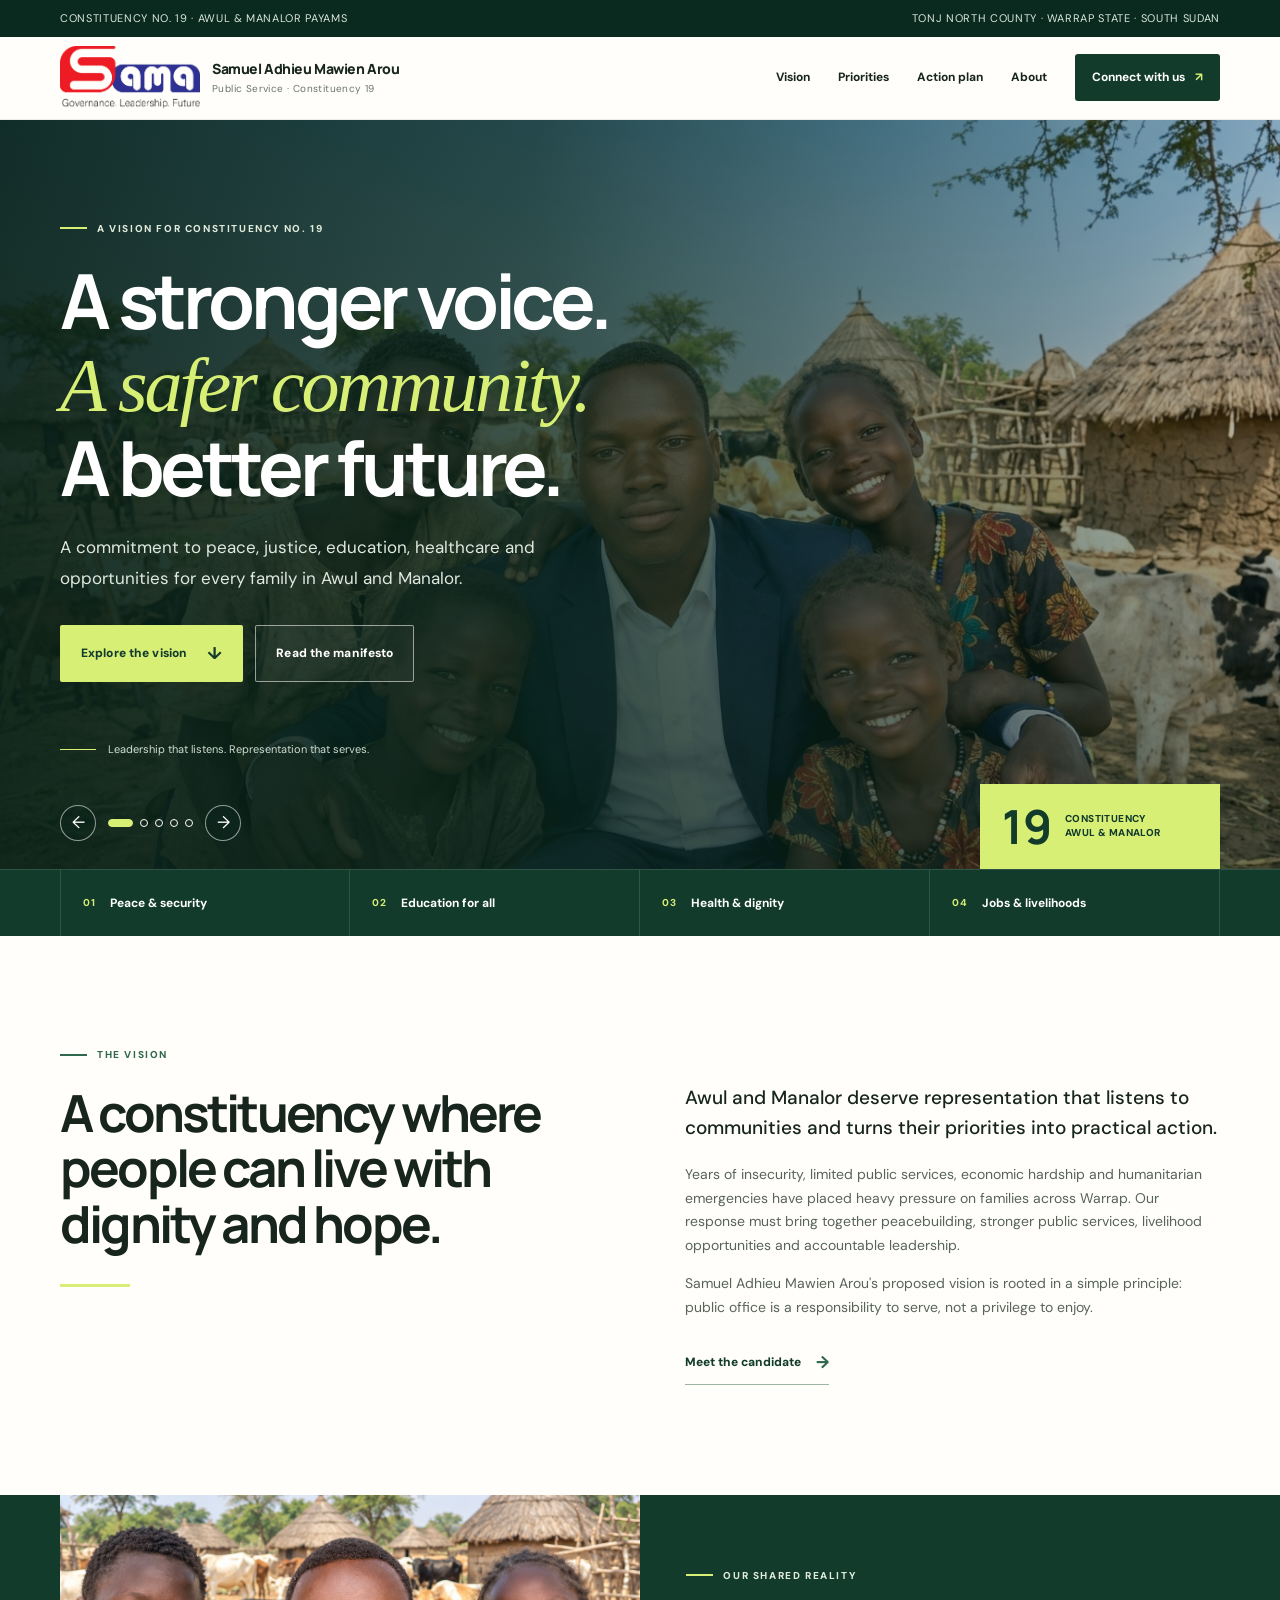
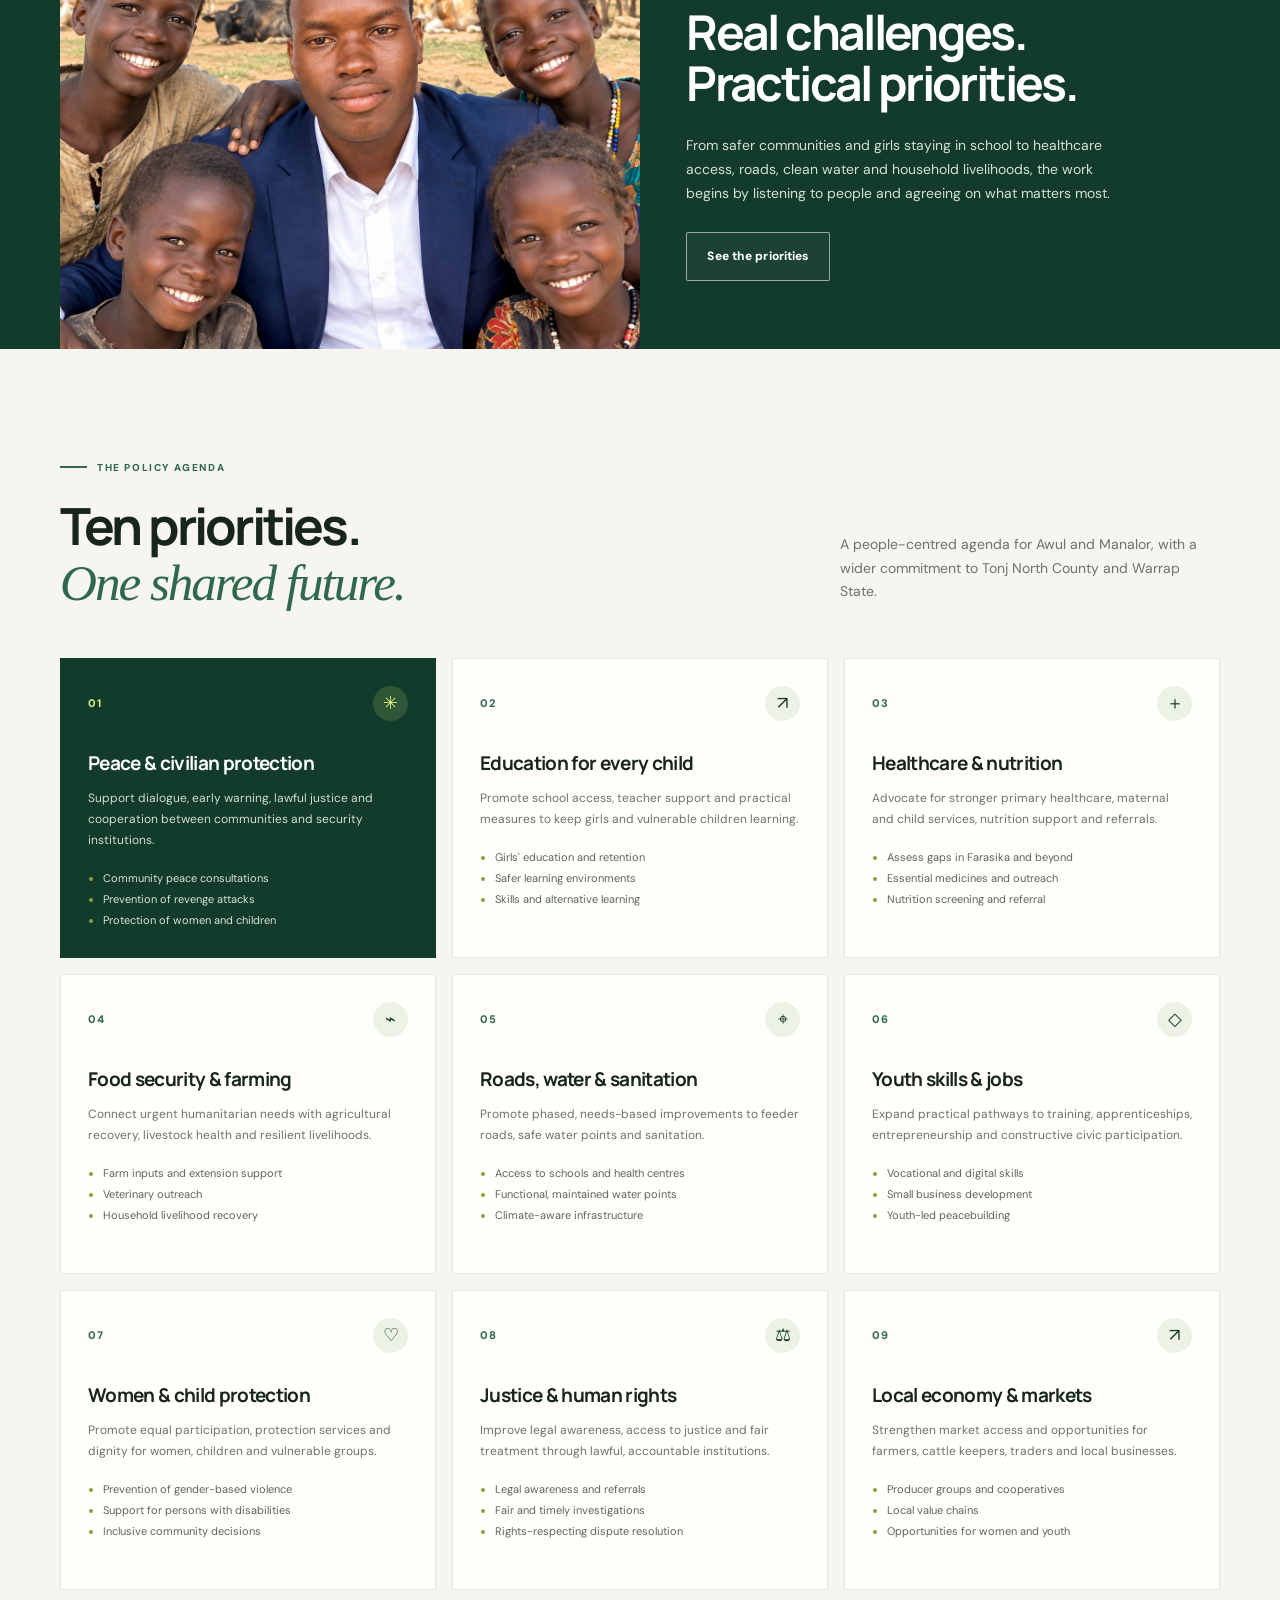
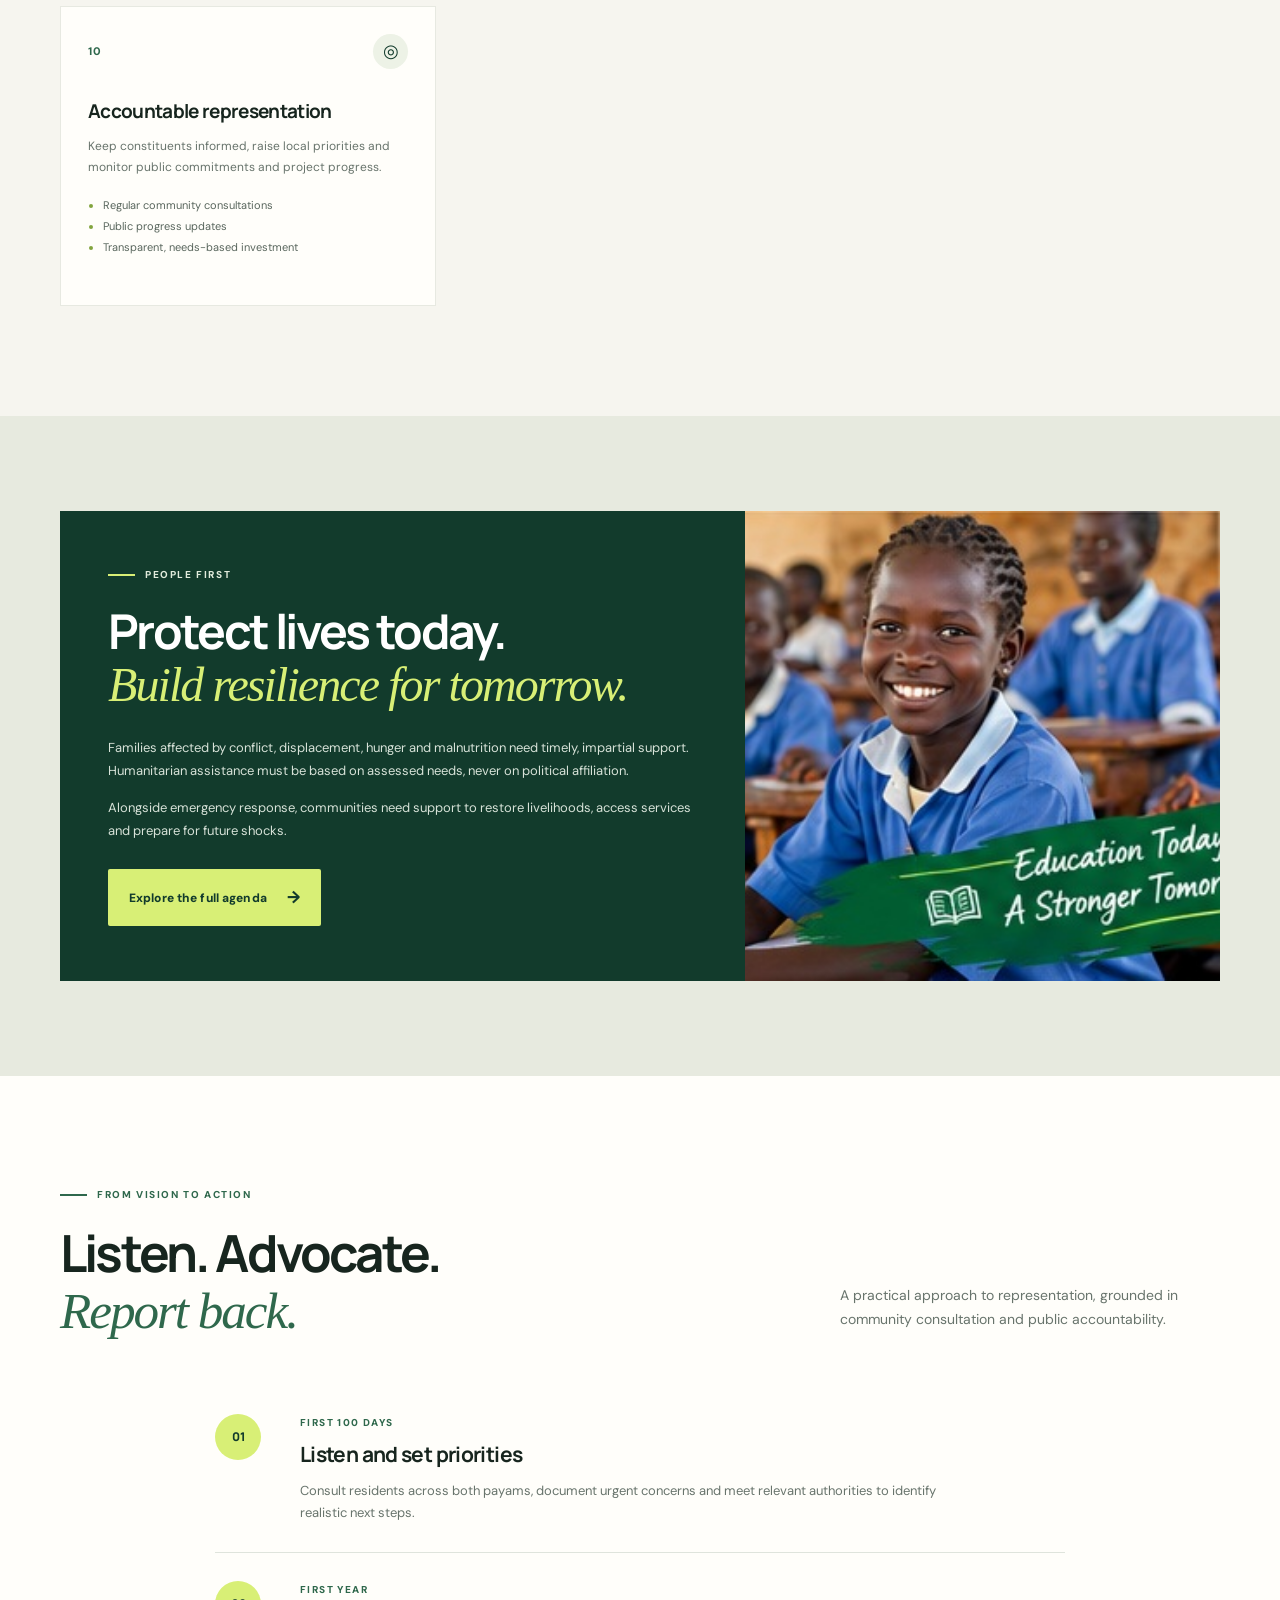
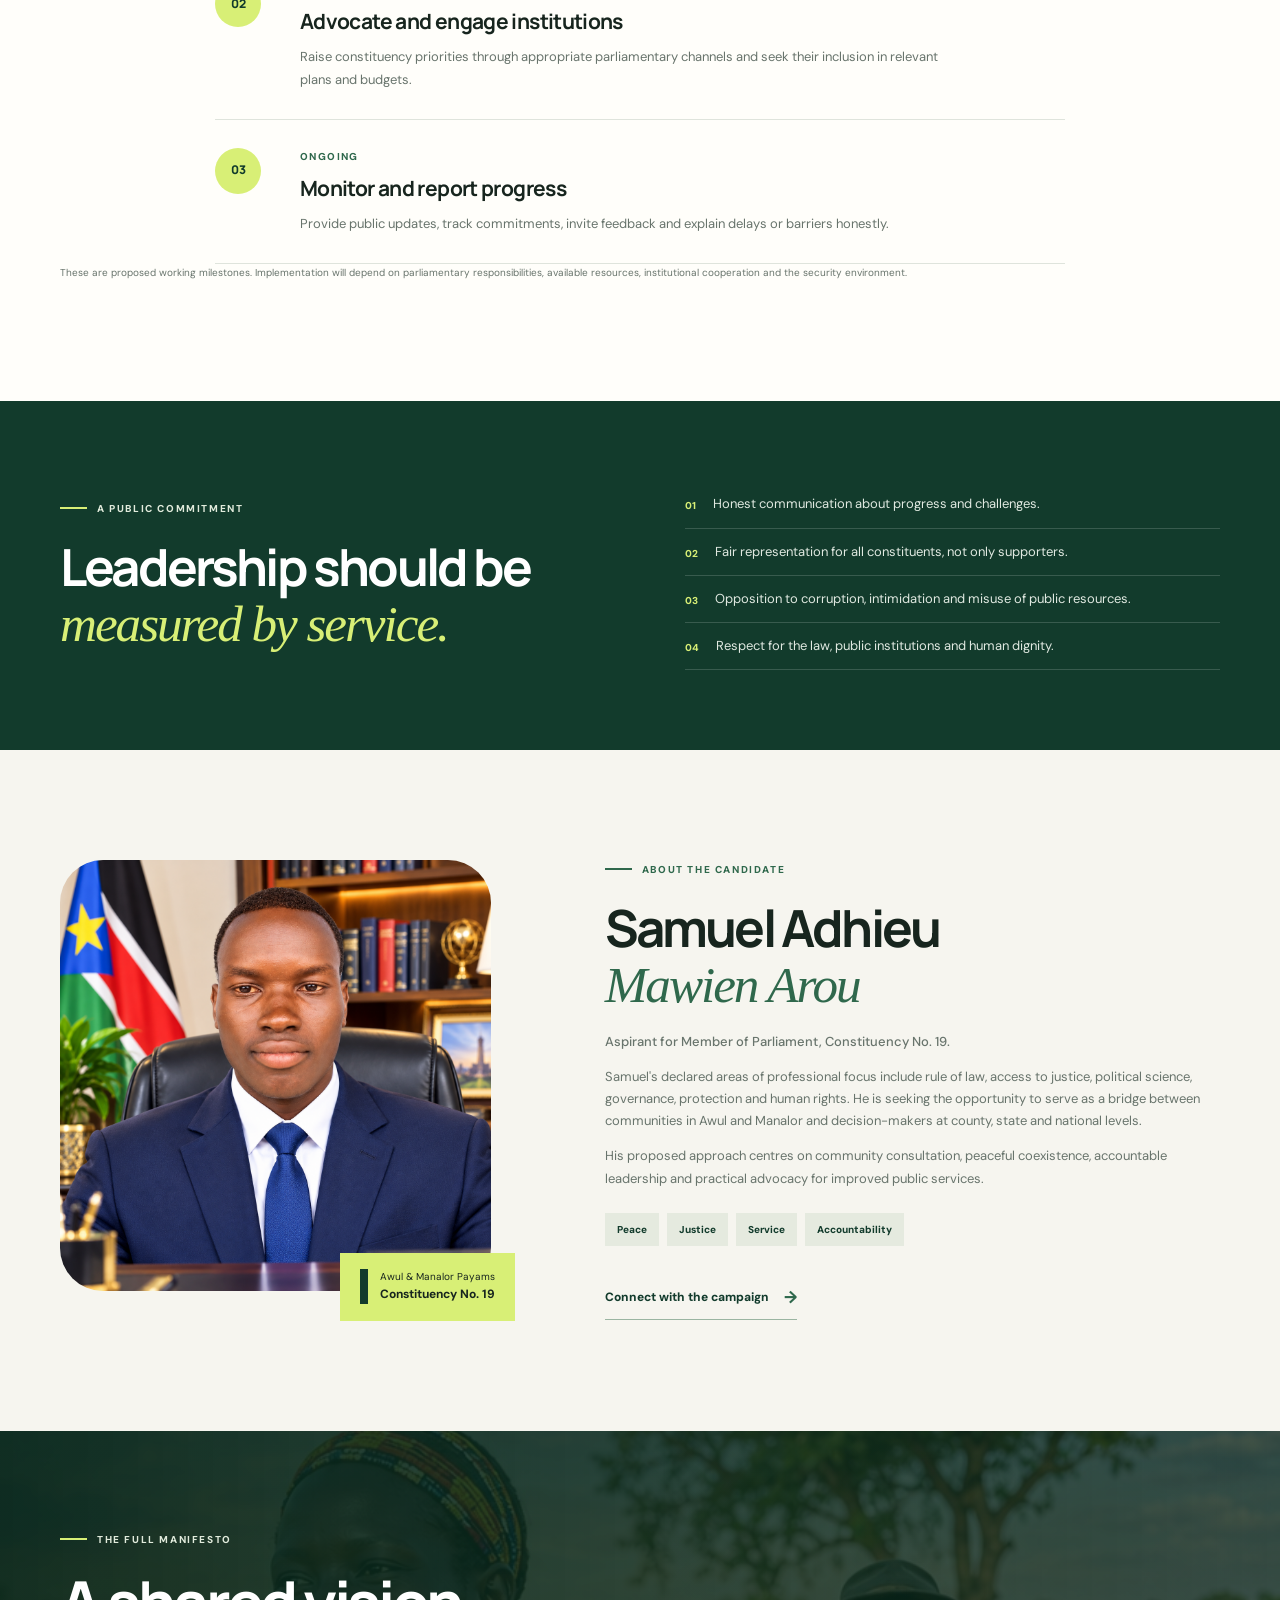
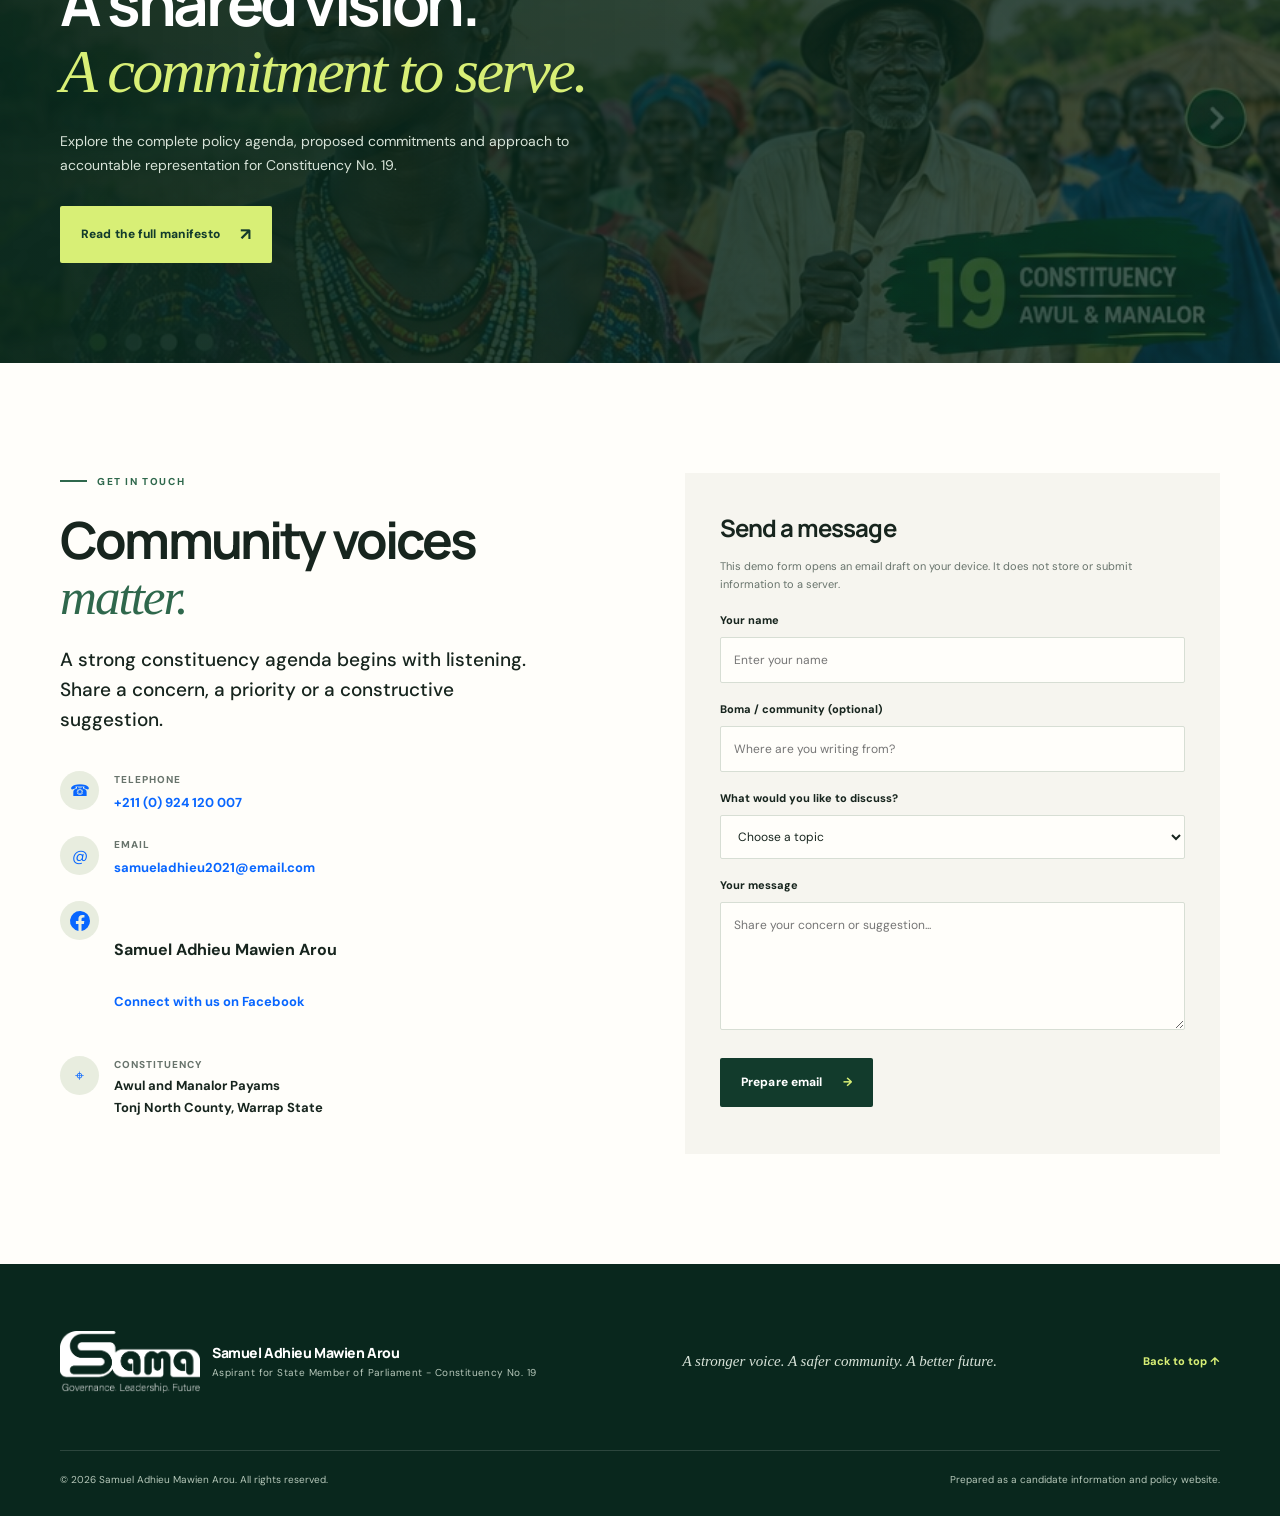
==== commit 3b005cdb: "Update index.html" ====
--- a/index.html
+++ b/index.html
@@ -730,12 +730,7 @@
           reserved.</span
         ><span>Prepared as a candidate information and policy website.</span>
       </div>
-      <div class="container disclaimer">
-        This website presents proposed policy priorities and commitments. It
-        does not imply that projects have been funded, approved or implemented.
-        Confirm election details, campaign compliance requirements, photographs
-        and all contact information before publication.
-      </div>
+      
     </footer>
 
     <script src="script.js"></script>
--- a/styles.css
+++ b/styles.css
@@ -314,3 +314,53 @@
     font-size: clamp(30px, 9vw, 38px);
   }
 }
+
+
+/* Facebook contact styling */
+.contact-item {
+  display: flex;
+  align-items: center;
+  gap: 15px;
+  margin-bottom: 20px;
+  min-width: 0;
+}
+
+.contact-icon {
+  display: flex;
+  align-items: center;
+  justify-content: center;
+  flex-shrink: 0;
+  color: #0866ff;
+}
+
+.contact-details {
+  min-width: 0;
+}
+
+.contact-details h4 {
+  margin: 0 0 5px;
+  font-weight: 700;
+}
+
+.contact-details a {
+  color: #0866ff;
+  text-decoration: none;
+  overflow-wrap: anywhere;
+  transition: color 0.2s ease;
+}
+
+.contact-details a:hover {
+  color: #004bb5;
+  text-decoration: underline;
+}
+
+@media (max-width: 600px) {
+  .contact-item {
+    gap: 12px;
+    align-items: flex-start;
+  }
+
+  .contact-details a {
+    font-size: 14px;
+  }
+}
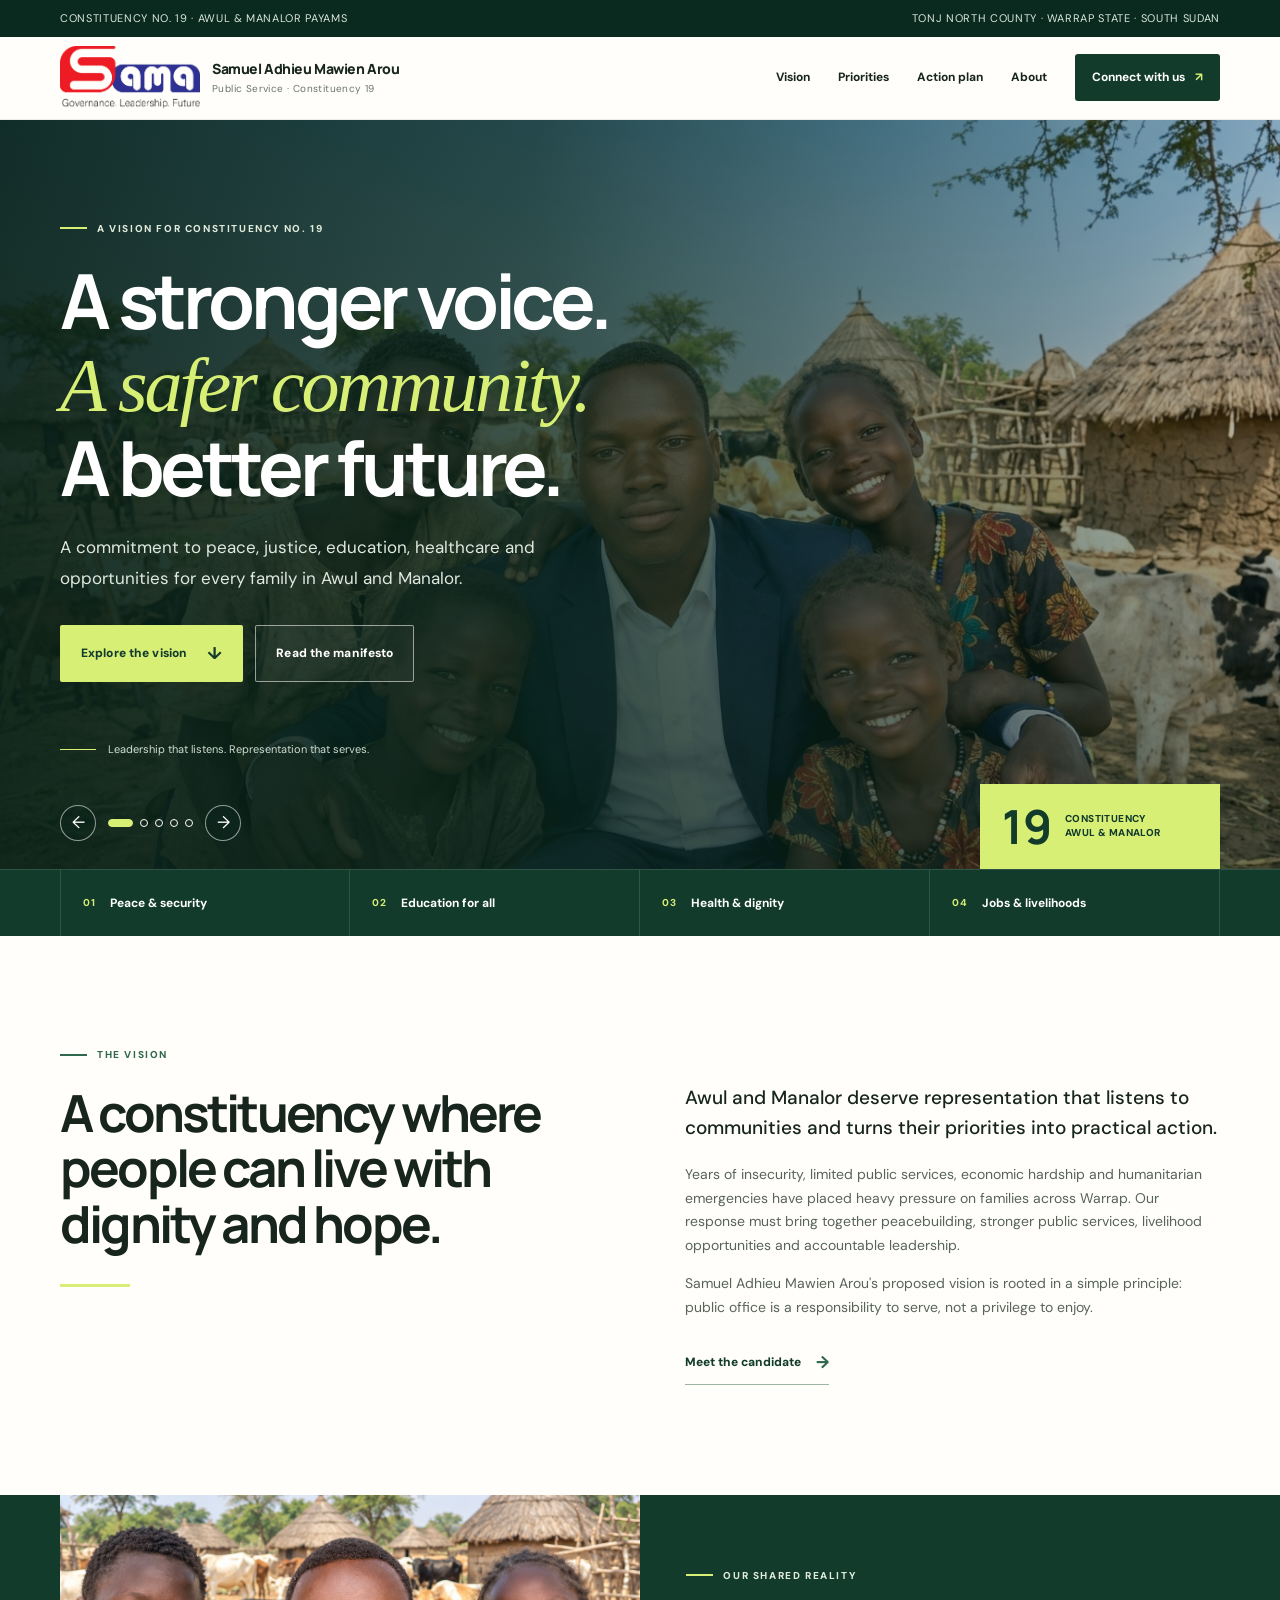
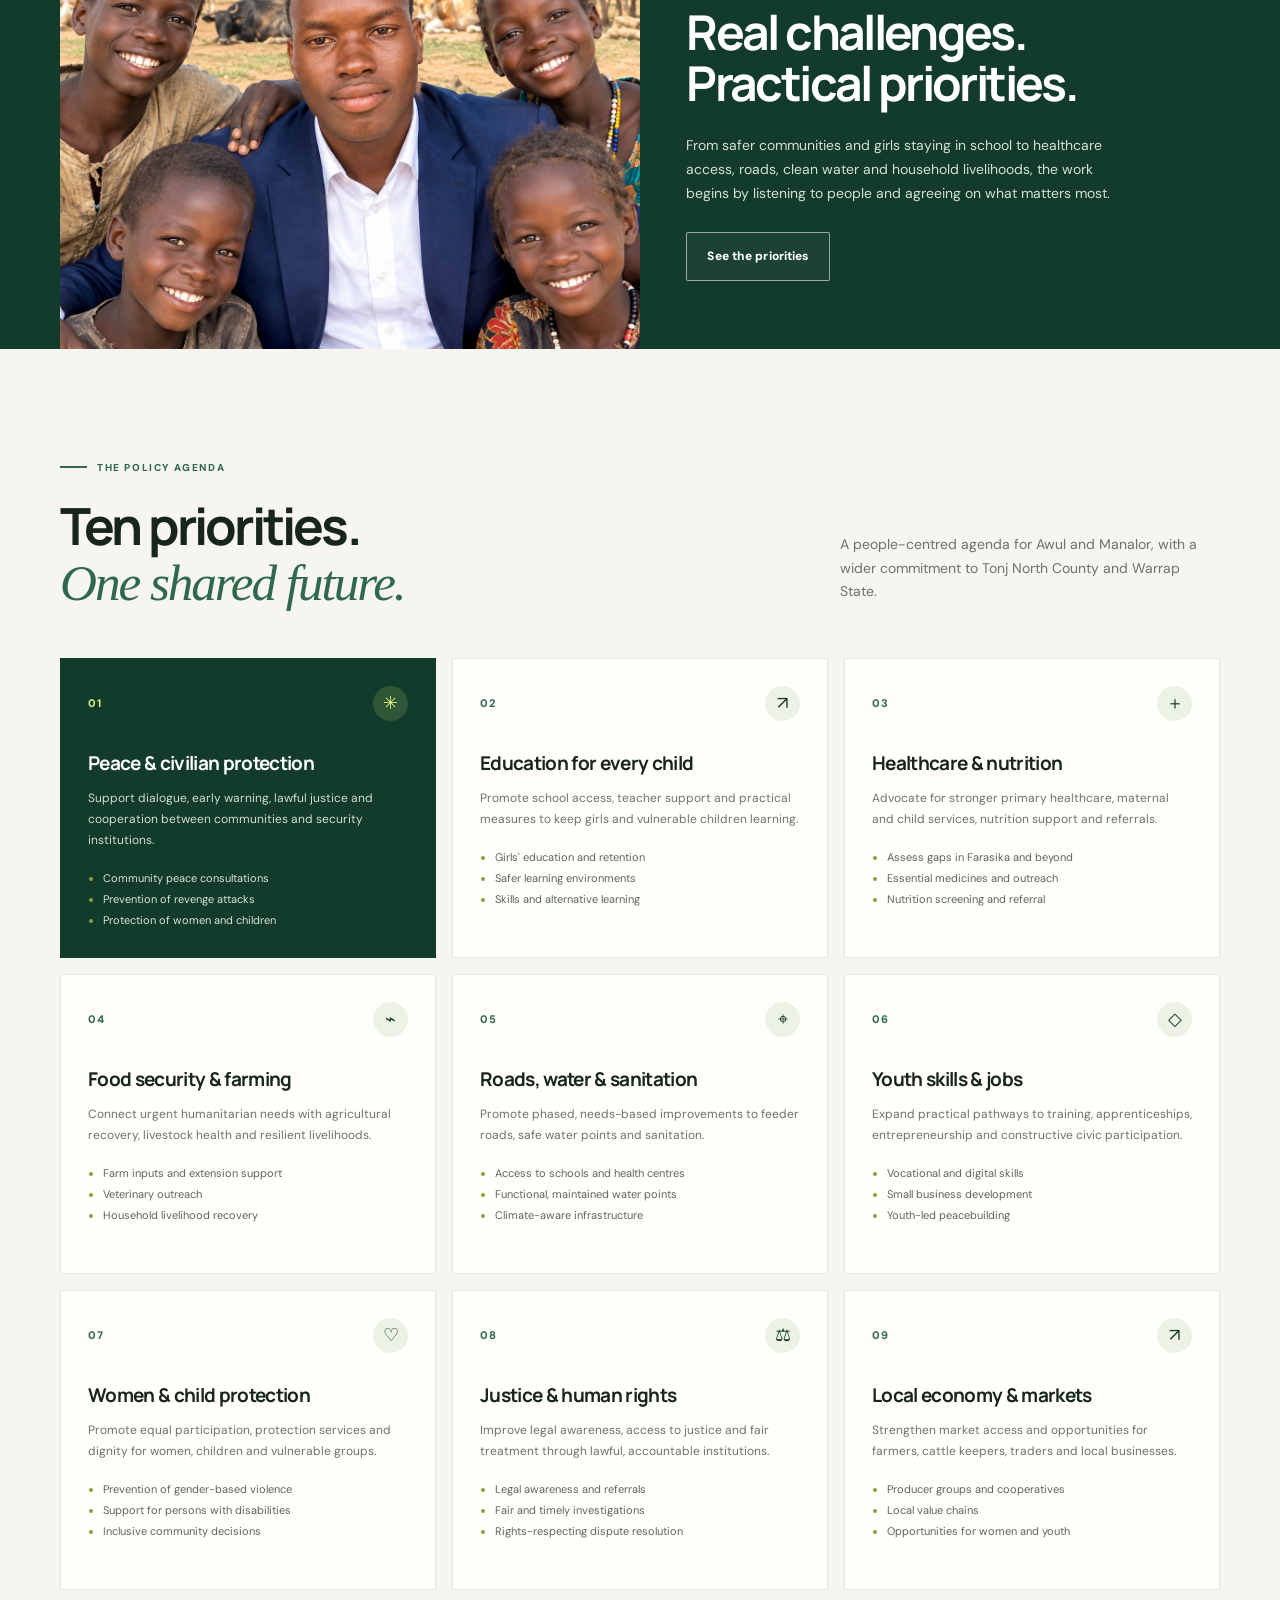
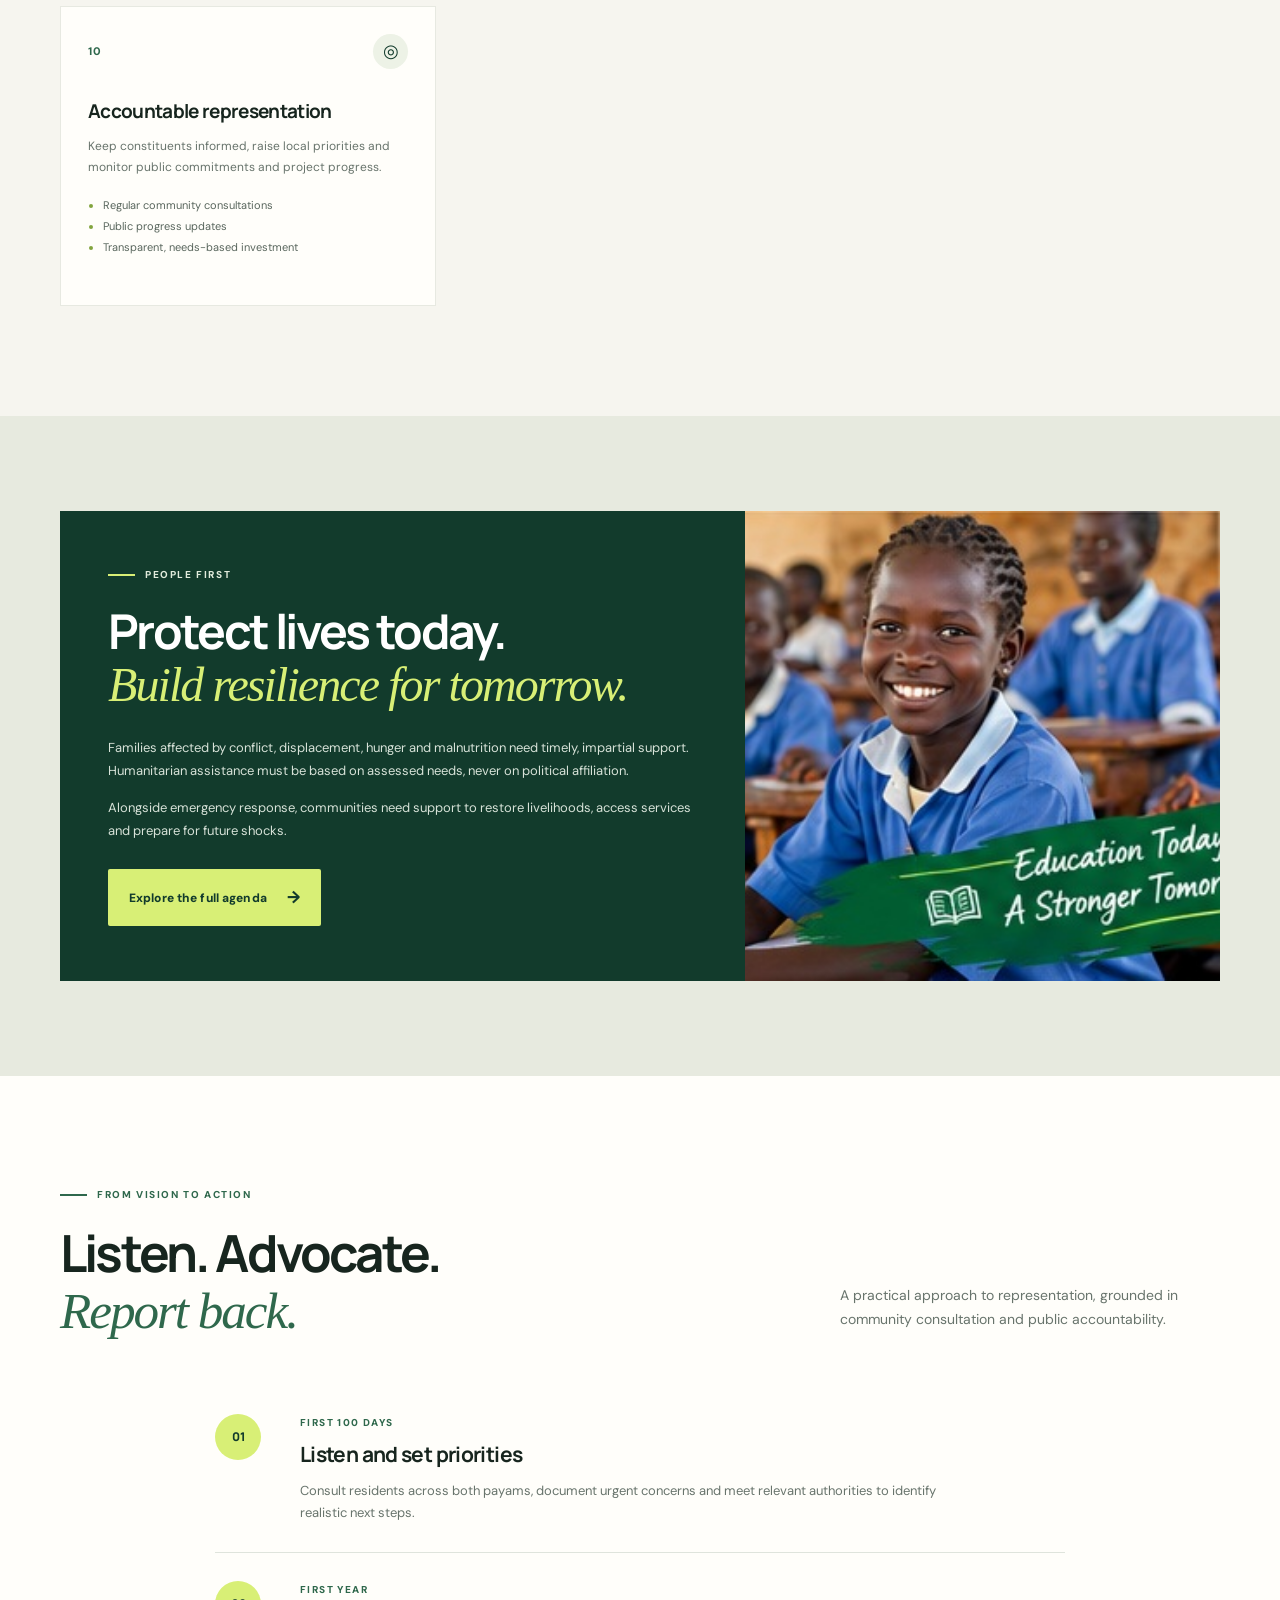
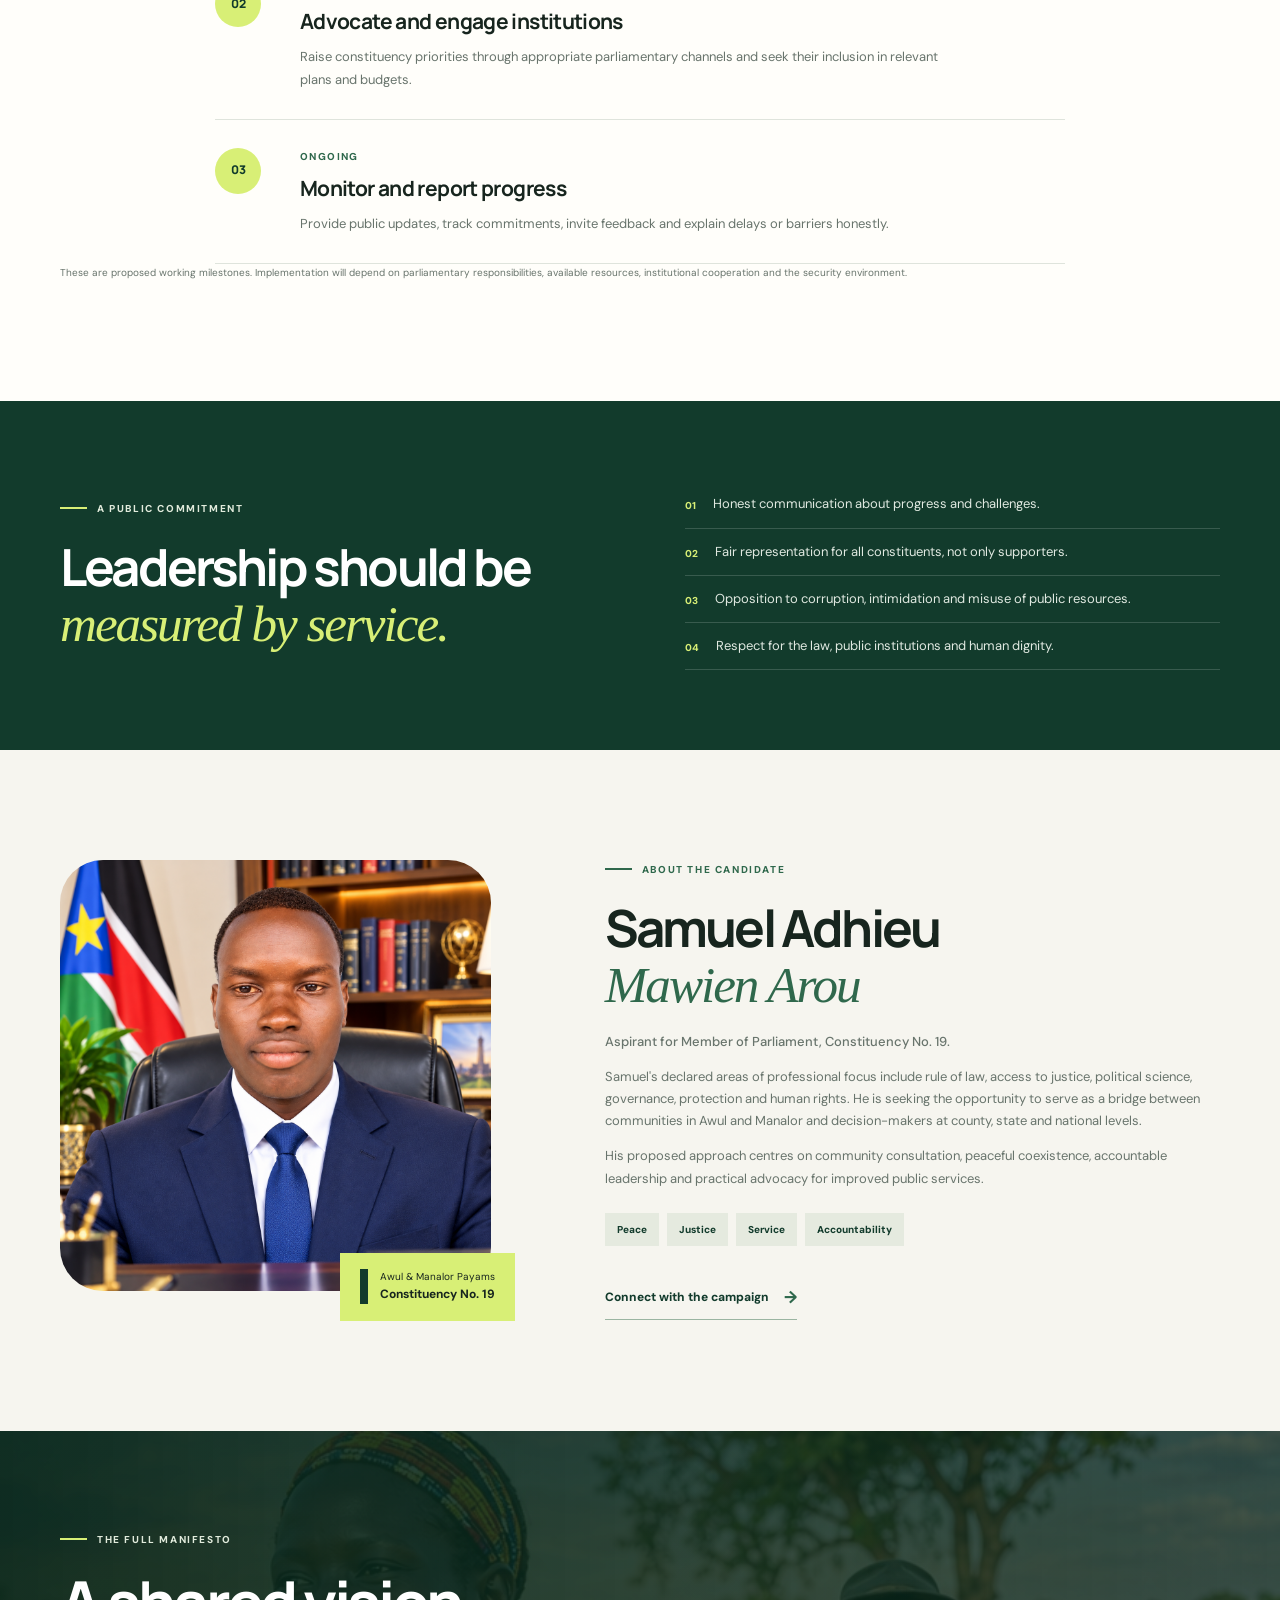
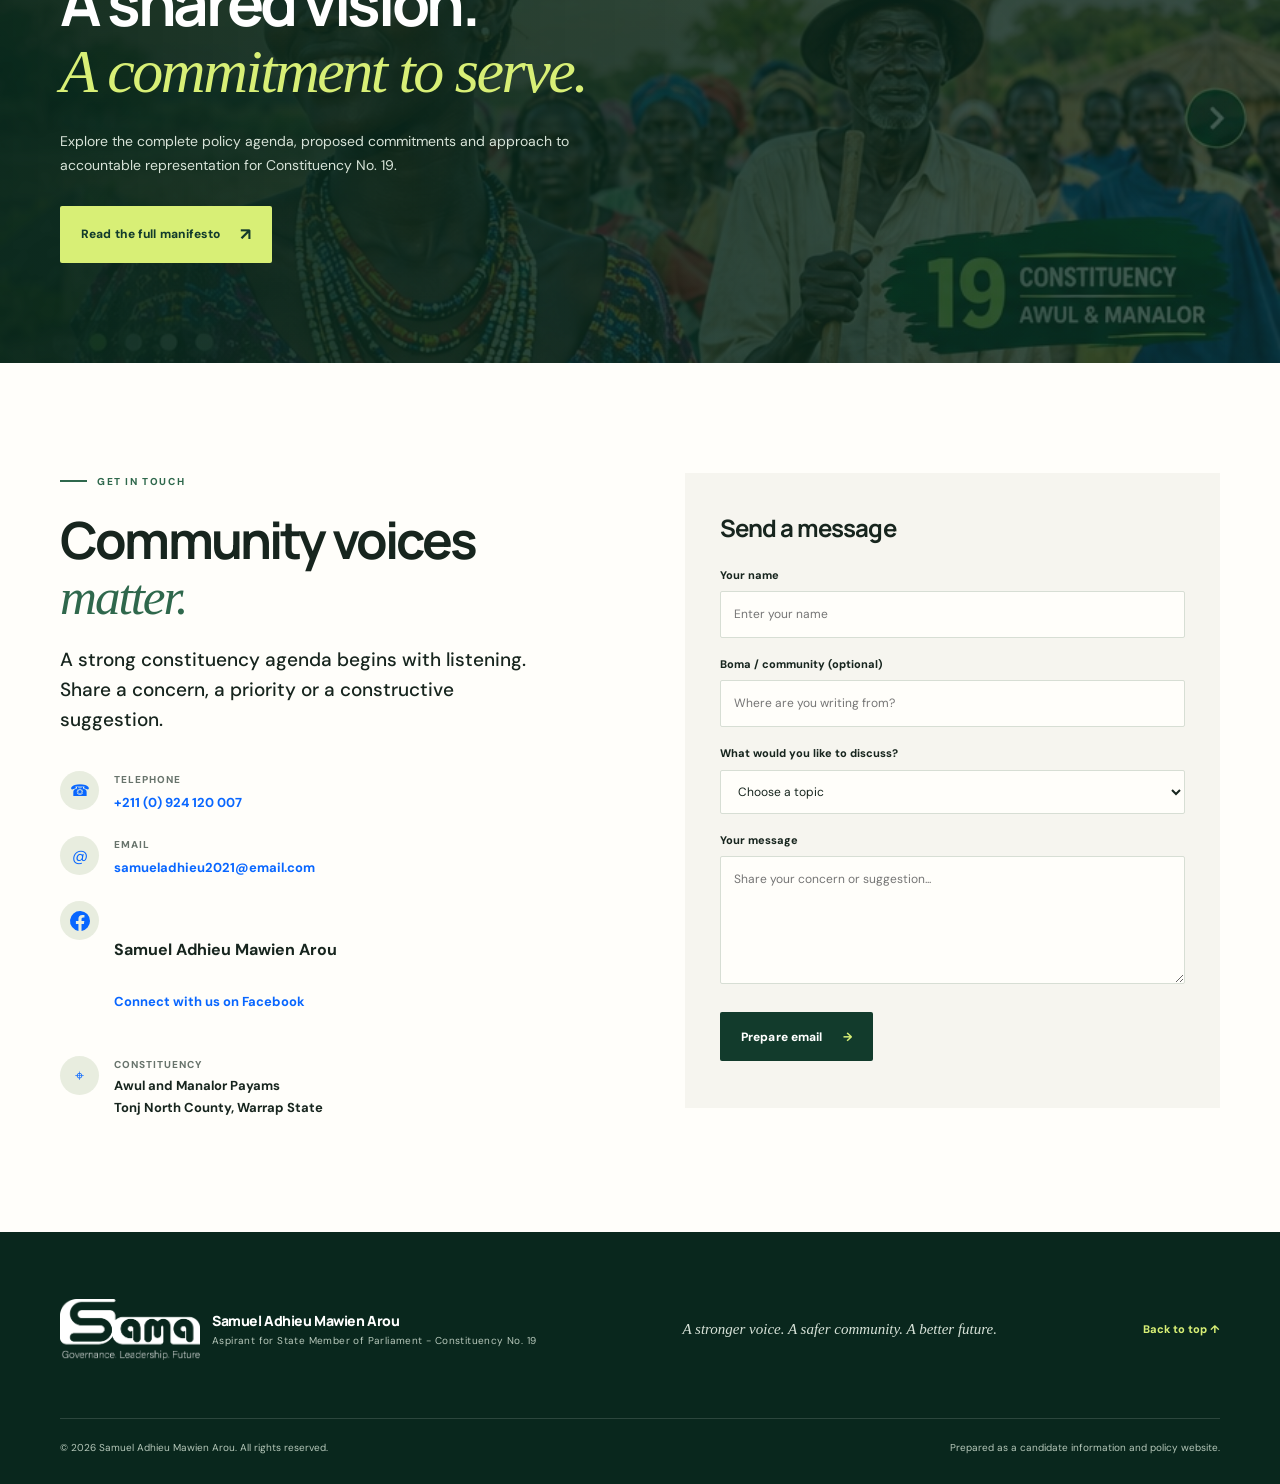
==== commit 885974f6: "Update index.html" ====
--- a/index.html
+++ b/index.html
@@ -650,10 +650,7 @@
           </div>
           <form class="contact-form" id="contact-form">
             <h3>Send a message</h3>
-            <p>
-              This demo form opens an email draft on your device. It does not
-              store or submit information to a server.
-            </p>
+           
             <label for="name">Your name</label
             ><input
               id="name"
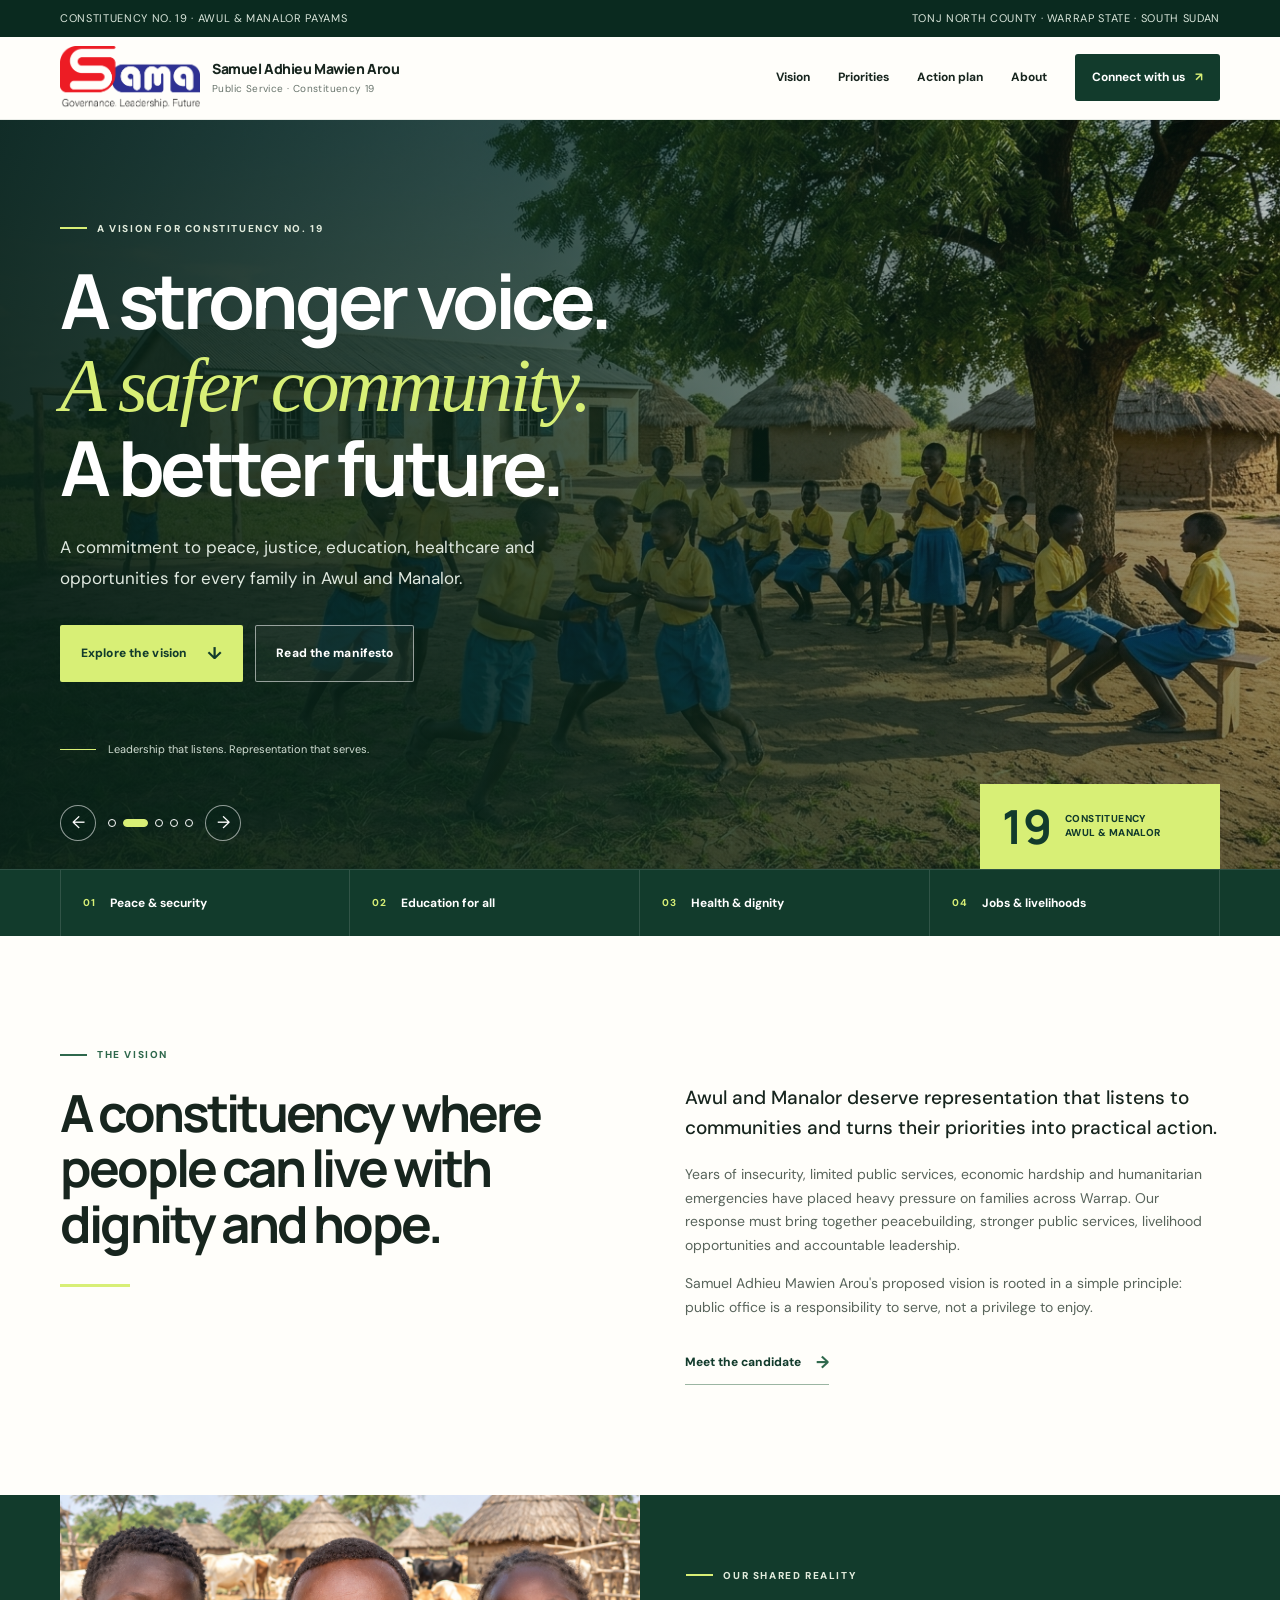
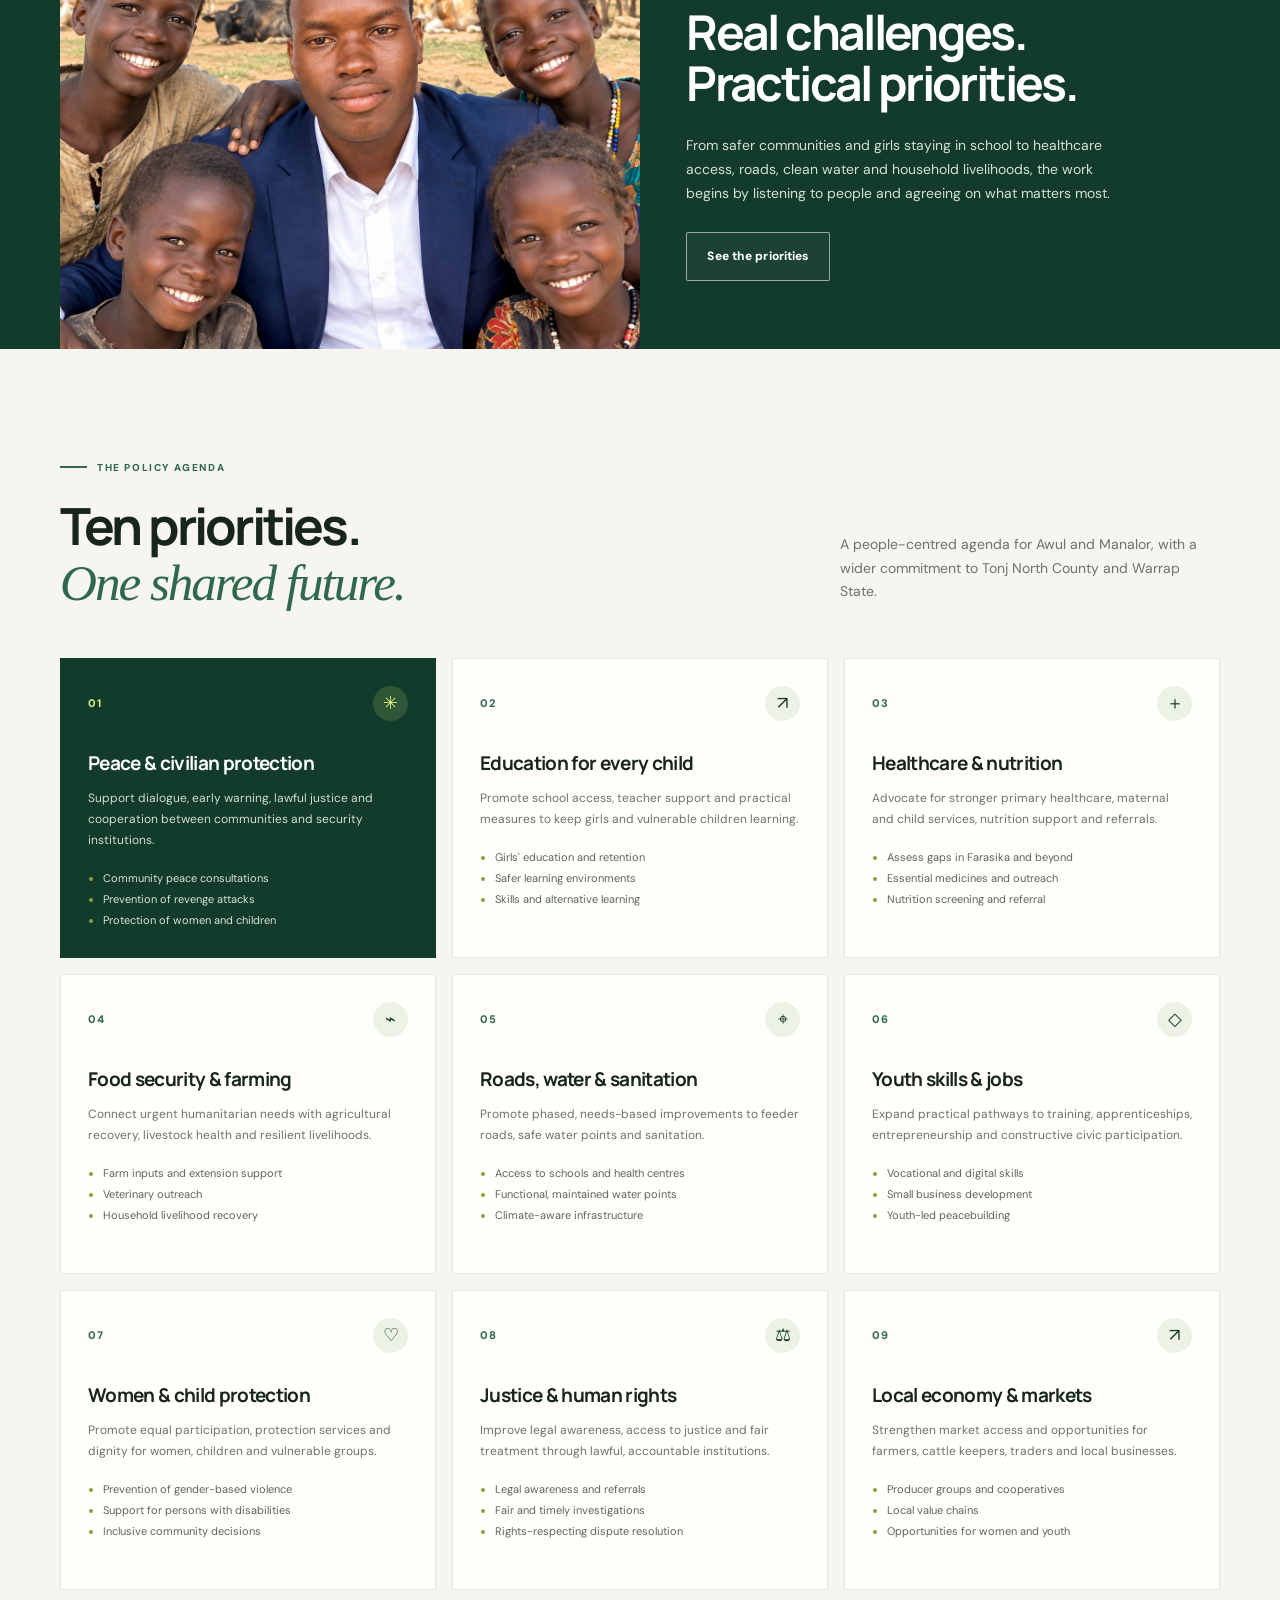
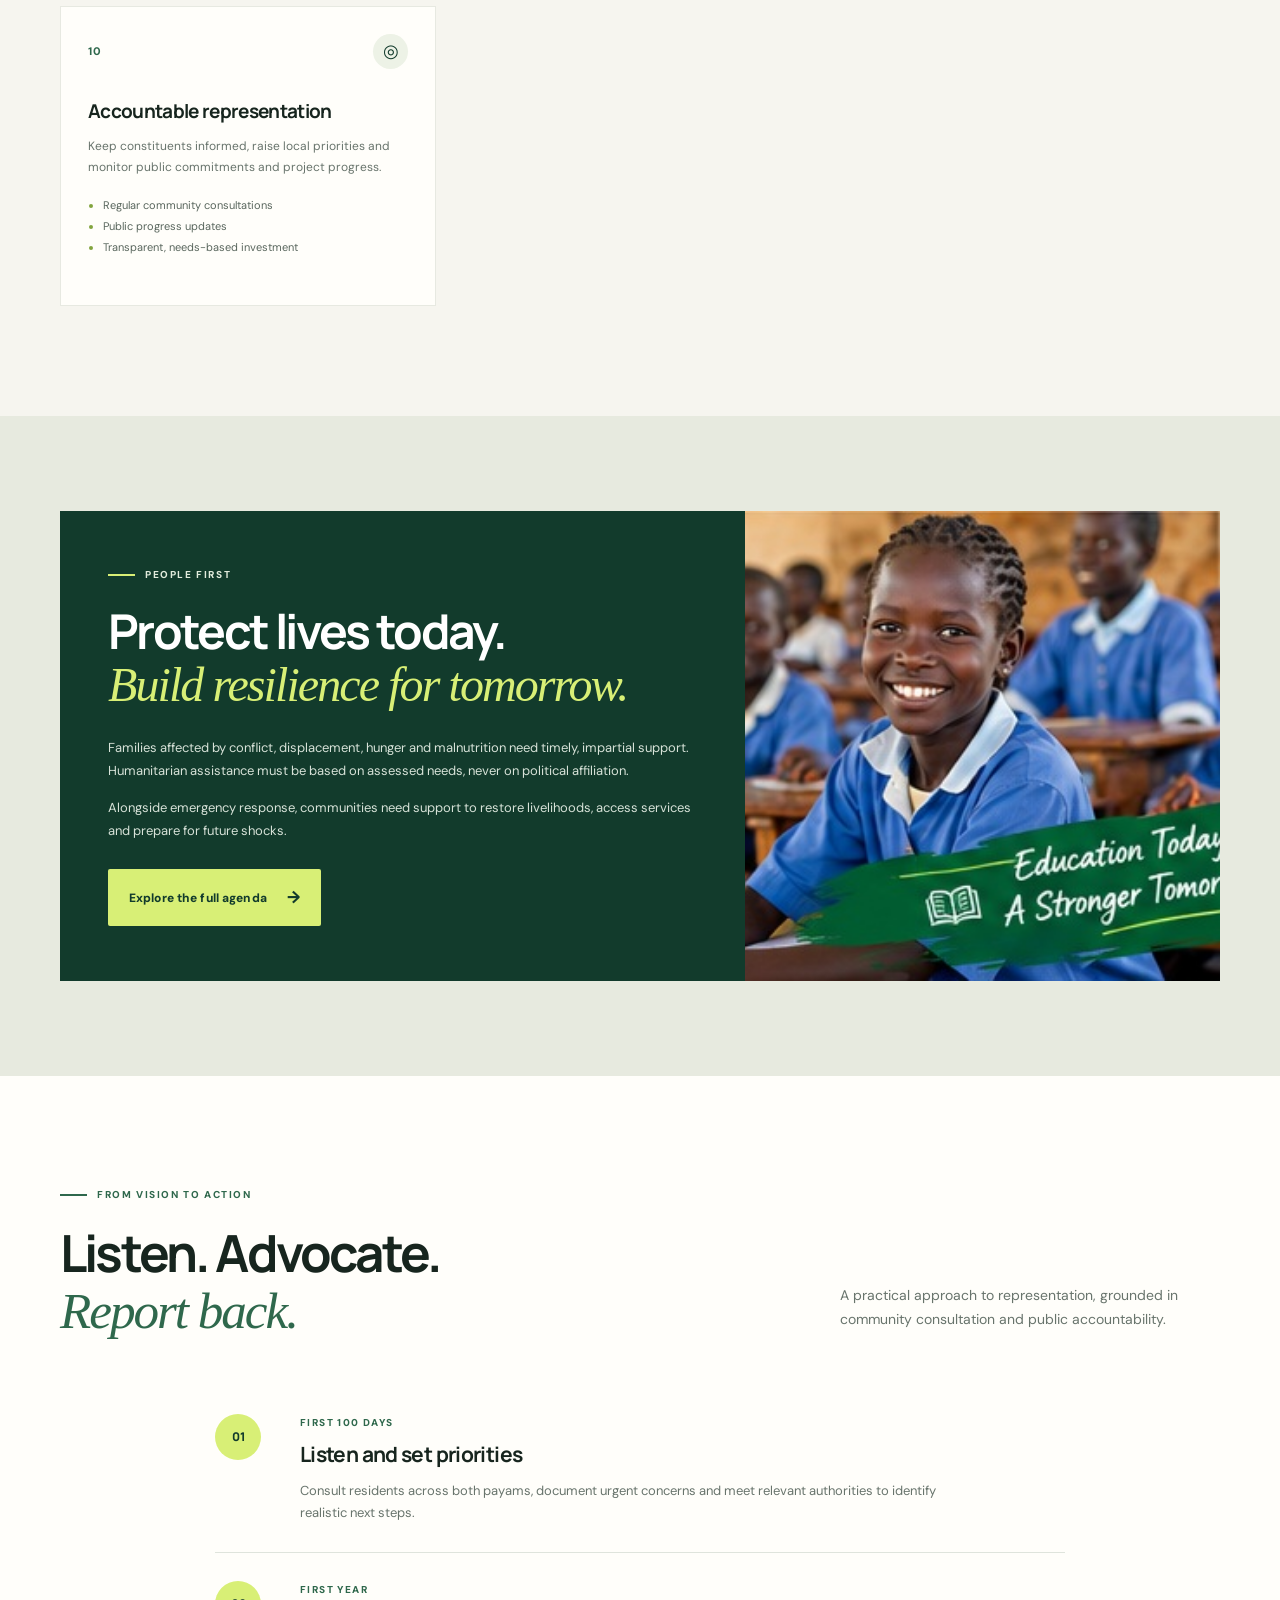
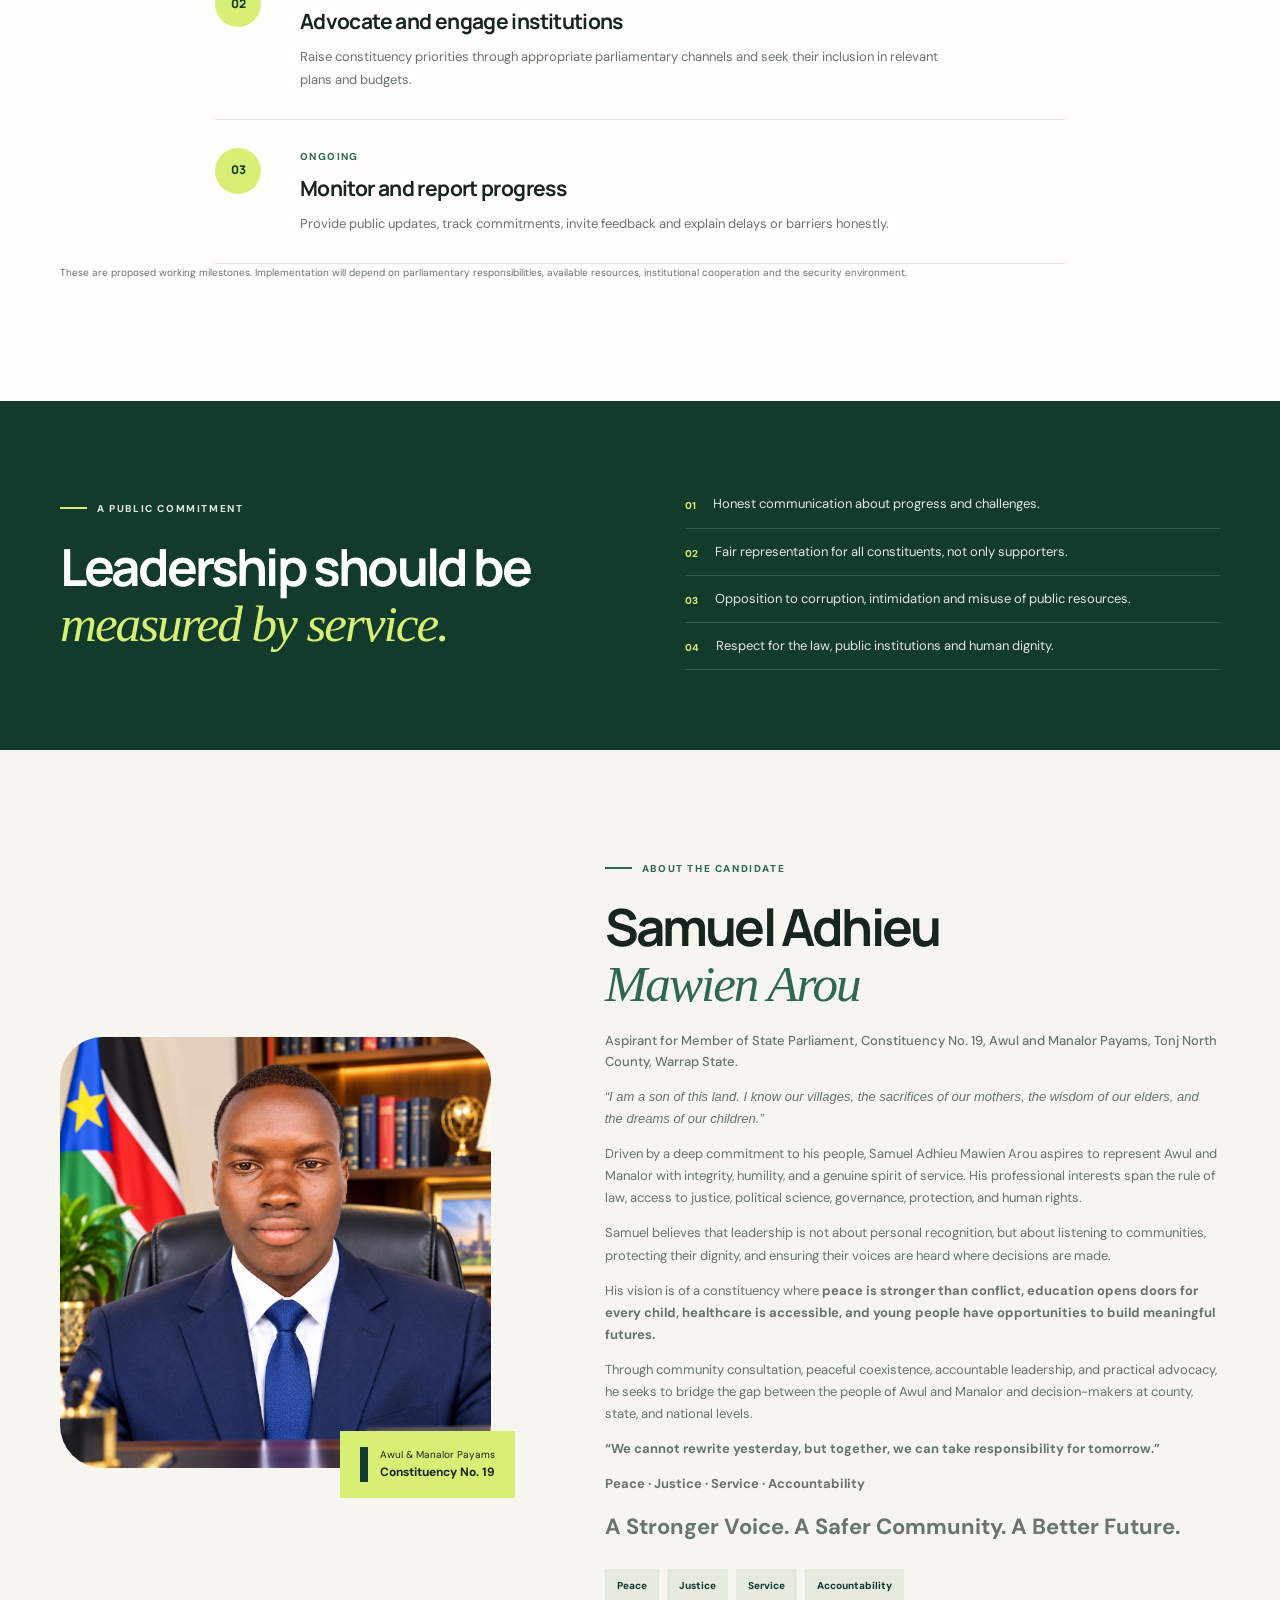
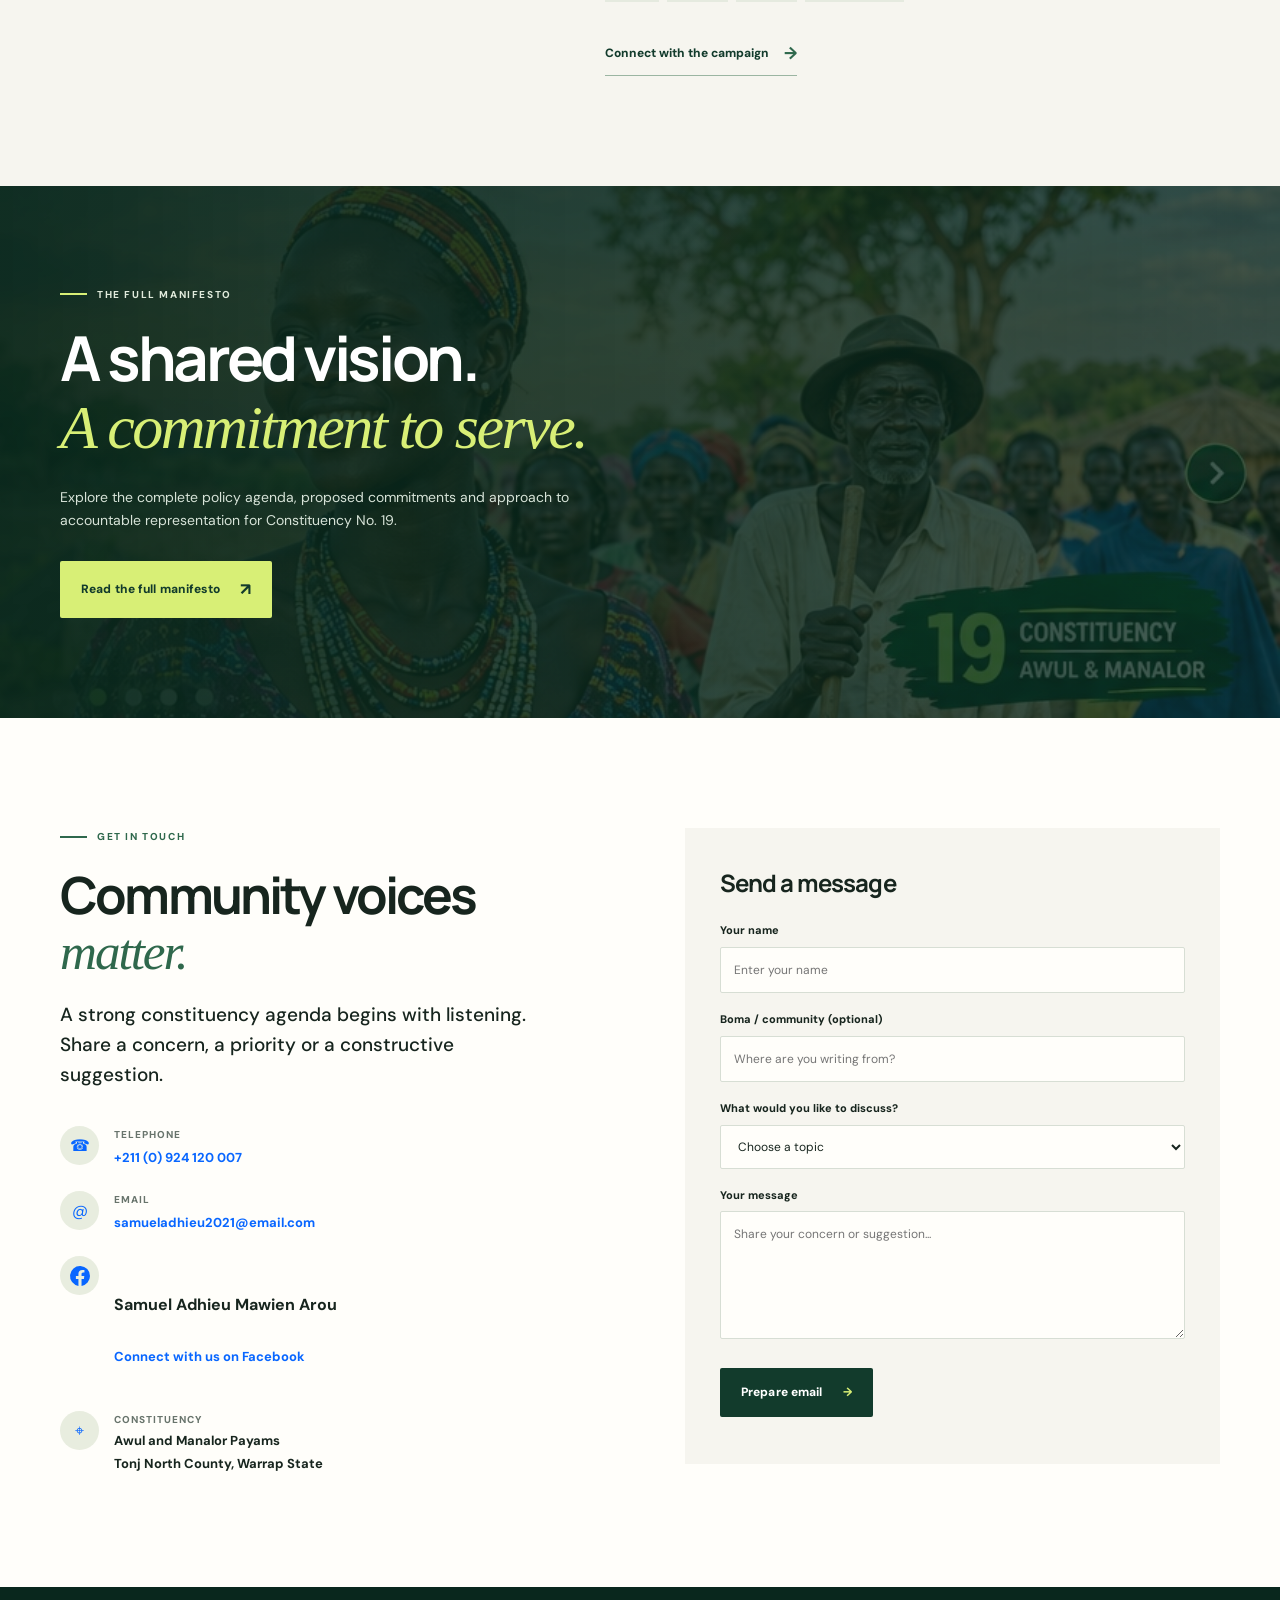
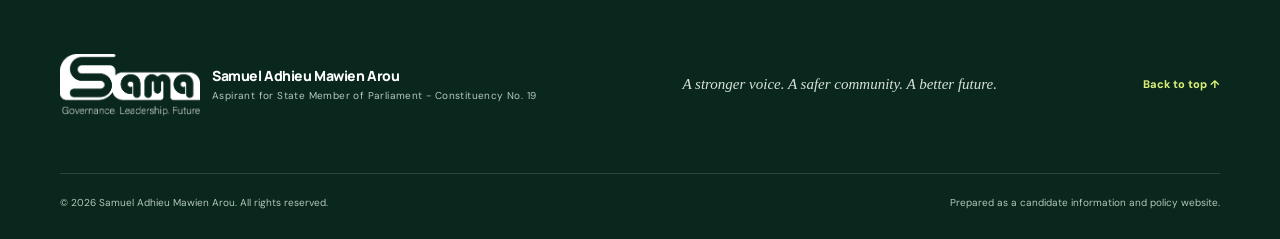
==== commit 8aefd83d: "Update index.html" ====
--- a/index.html
+++ b/index.html
@@ -542,19 +542,43 @@
             <p class="eyebrow"><span></span> About the candidate</p>
             <h2>Samuel Adhieu<br /><em>Mawien Arou</em></h2>
             <p class="lead">
-              Aspirant for Member of Parliament, Constituency No. 19.
-            </p>
-            <p>
-              Samuel's declared areas of professional focus include rule of law,
-              access to justice, political science, governance, protection and
-              human rights. He is seeking the opportunity to serve as a bridge
-              between communities in Awul and Manalor and decision-makers at
-              county, state and national levels.
-            </p>
-            <p>
-              His proposed approach centres on community consultation, peaceful
-              coexistence, accountable leadership and practical advocacy for
-              improved public services.
+              Aspirant for Member of State Parliament, Constituency No. 19, Awul and Manalor Payams, Tonj North County, Warrap State.
+            </p>
+            <p>
+              <em>  “I am a son of this land. I know our villages, the sacrifices of our mothers, 
+                the wisdom of our elders, and the dreams of our children.”</em>
+            </p>
+            <p>
+              Driven by a deep commitment to his people, Samuel Adhieu Mawien Arou aspires to represent Awul and Manalor with integrity, humility, and a genuine spirit of service. His professional interests span the rule of law, 
+              access to justice, political science, governance, protection, and human rights.
+            </p>
+
+            <p>
+              Samuel believes that leadership is not about personal recognition, but about listening to communities, 
+              protecting their dignity, and ensuring their voices are heard where decisions are made.
+            </p>
+
+             <p>
+              His vision is of a constituency where <strong>   peace is stronger than conflict, 
+                education opens doors for every child, healthcare is accessible, 
+                and young people have opportunities to build meaningful futures.</strong>
+            </p>
+
+             <p>
+              Through community consultation, peaceful coexistence, accountable leadership, and practical advocacy, 
+               he seeks to bridge the gap between the people of Awul and Manalor and decision-makers at county, state, and national levels.
+            </p>
+
+             <p>
+              <strong>  “We cannot rewrite yesterday, but together, we can take responsibility for tomorrow.”</strong>
+            </p>
+
+            <p>
+              <strong>  Peace · Justice · Service · Accountability</strong>
+            </p>
+
+            <p>
+              <Strong style="font-size: 22px;">  A Stronger Voice. A Safer Community. A Better Future.</Strong>
             </p>
             <div class="about-values">
               <span>Peace</span><span>Justice</span><span>Service</span
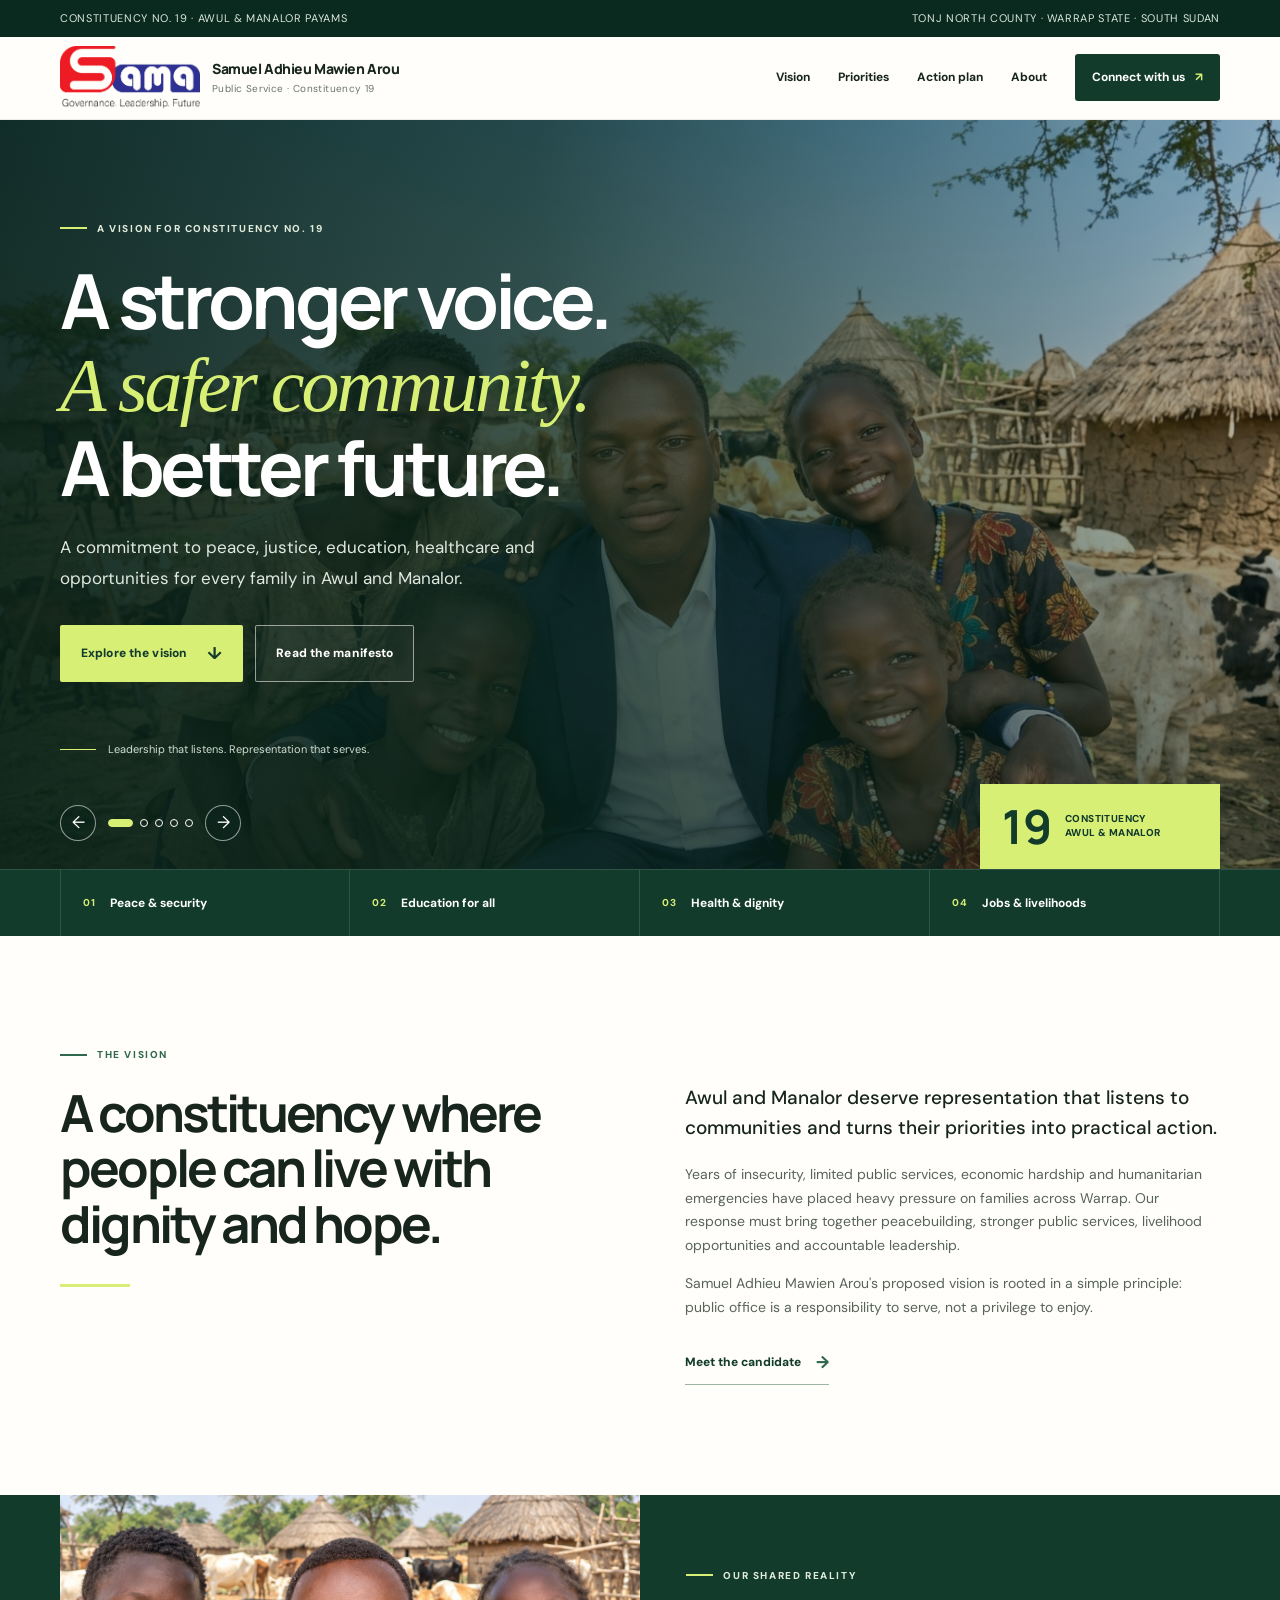
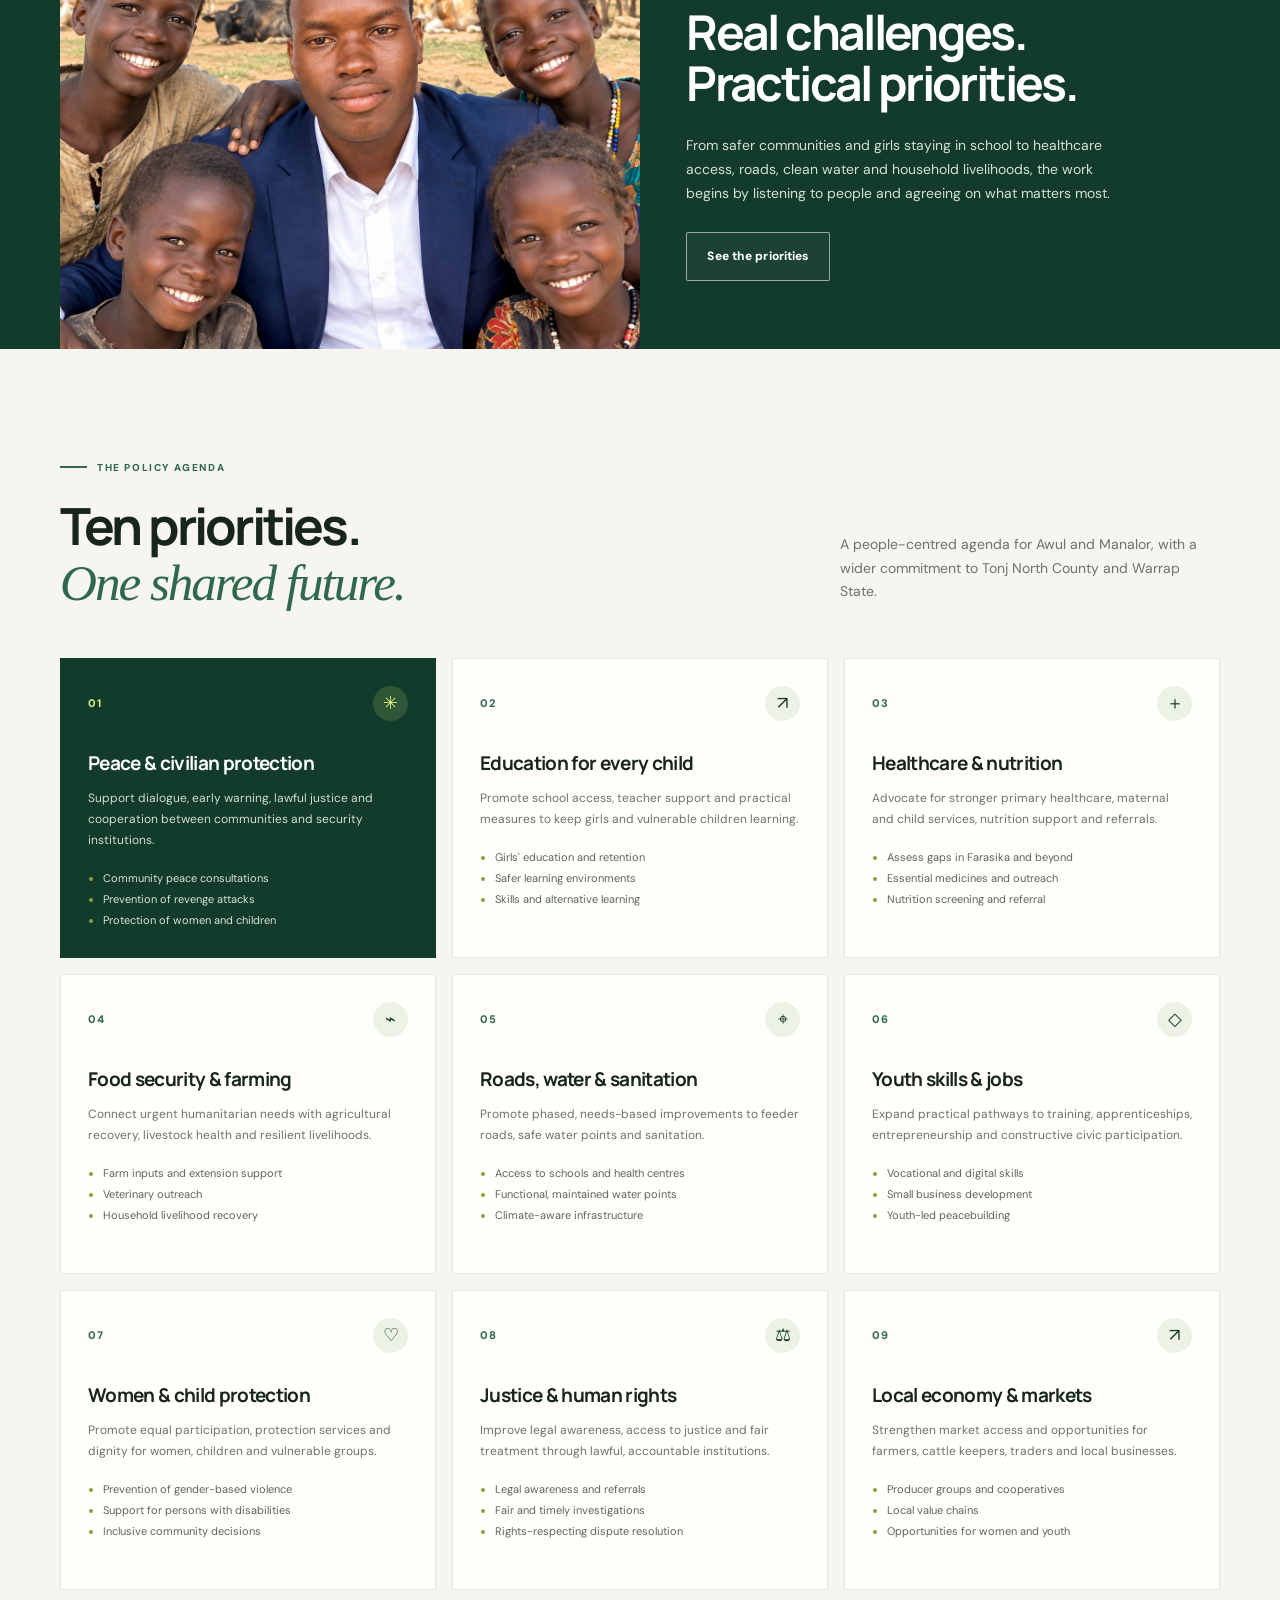
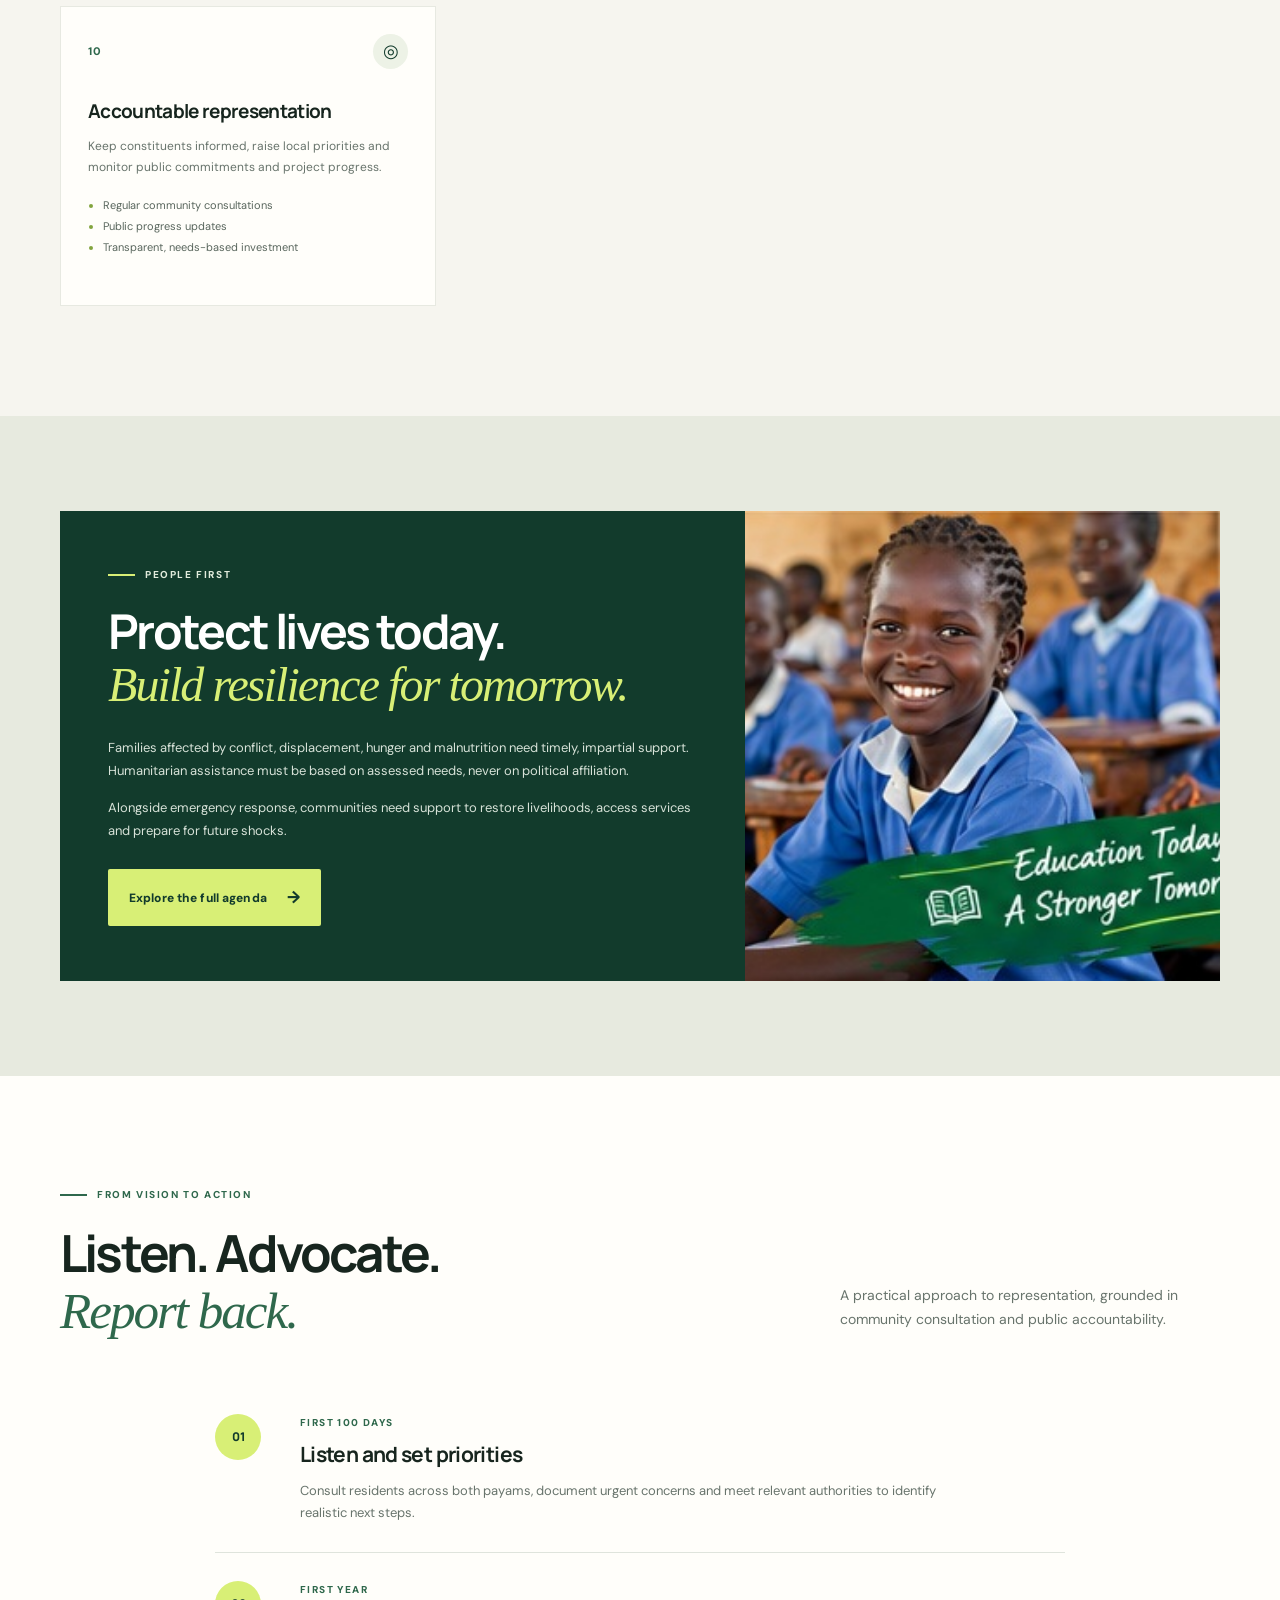
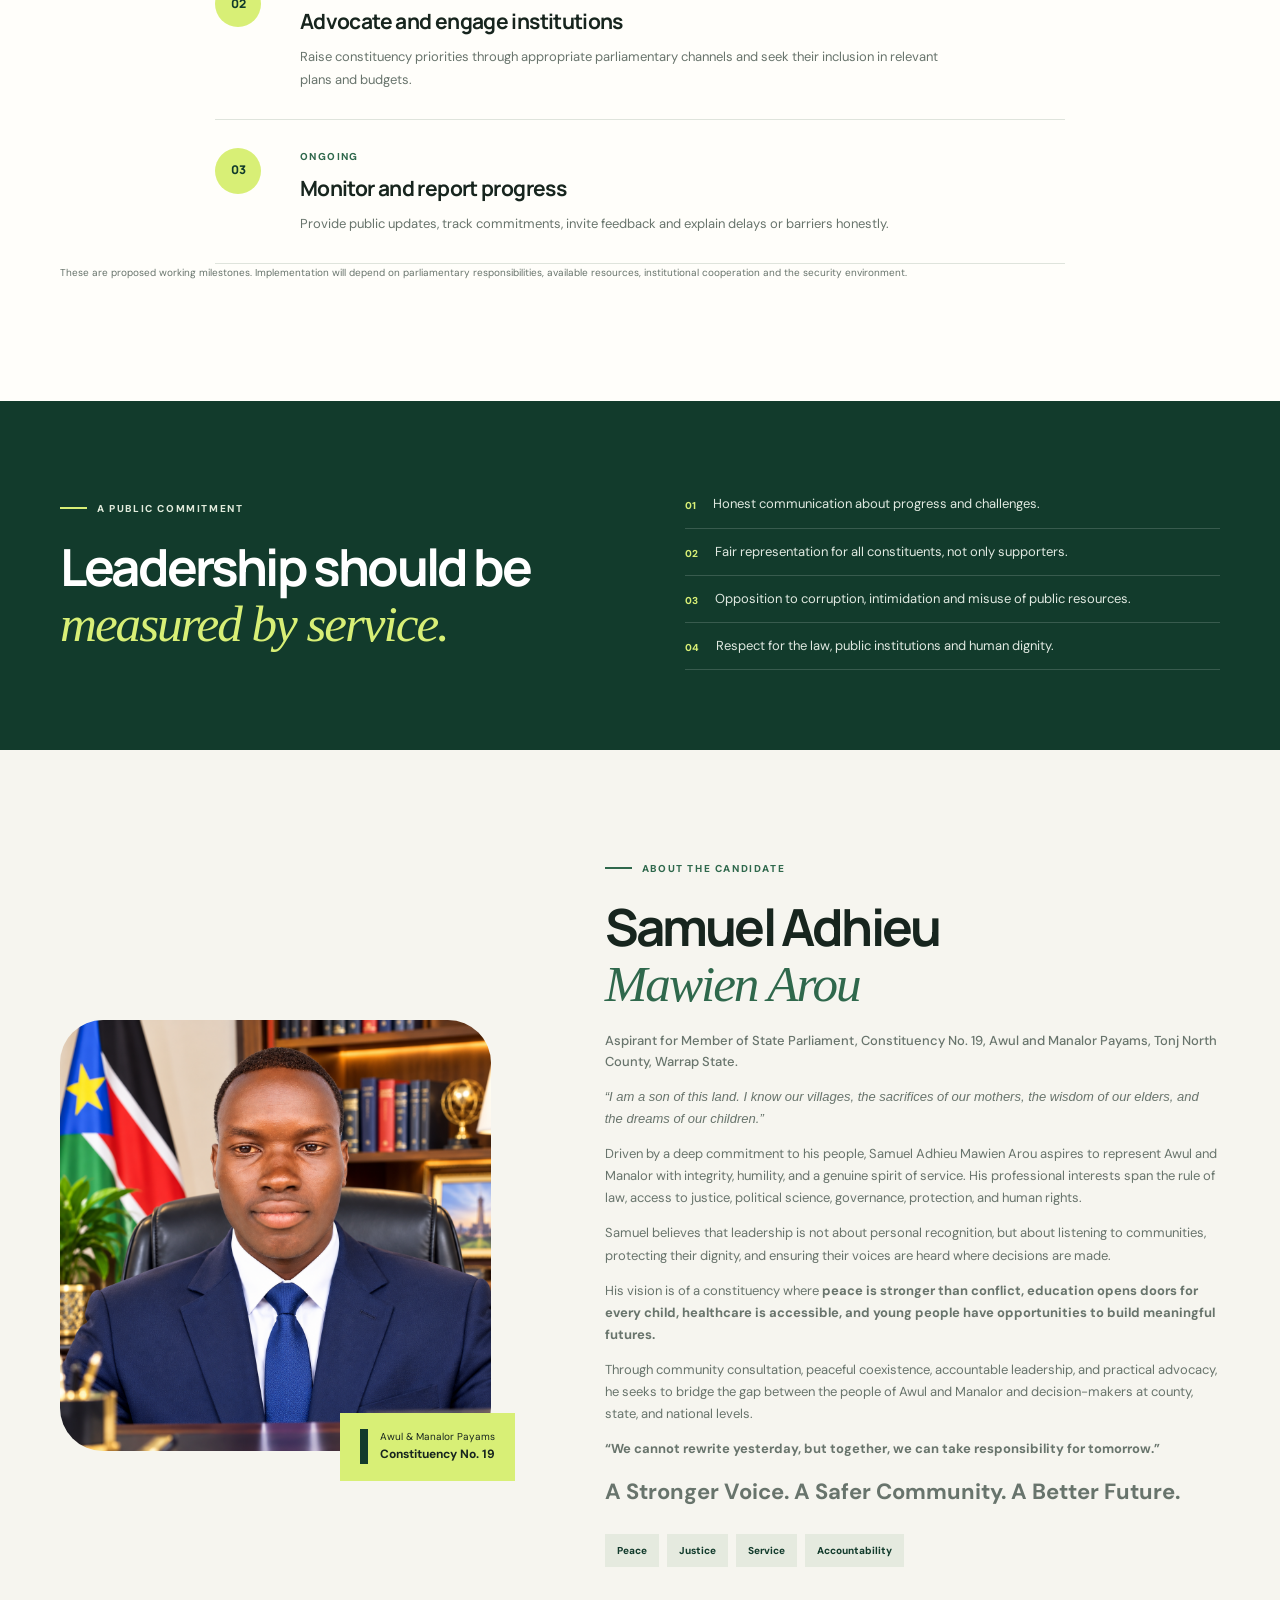
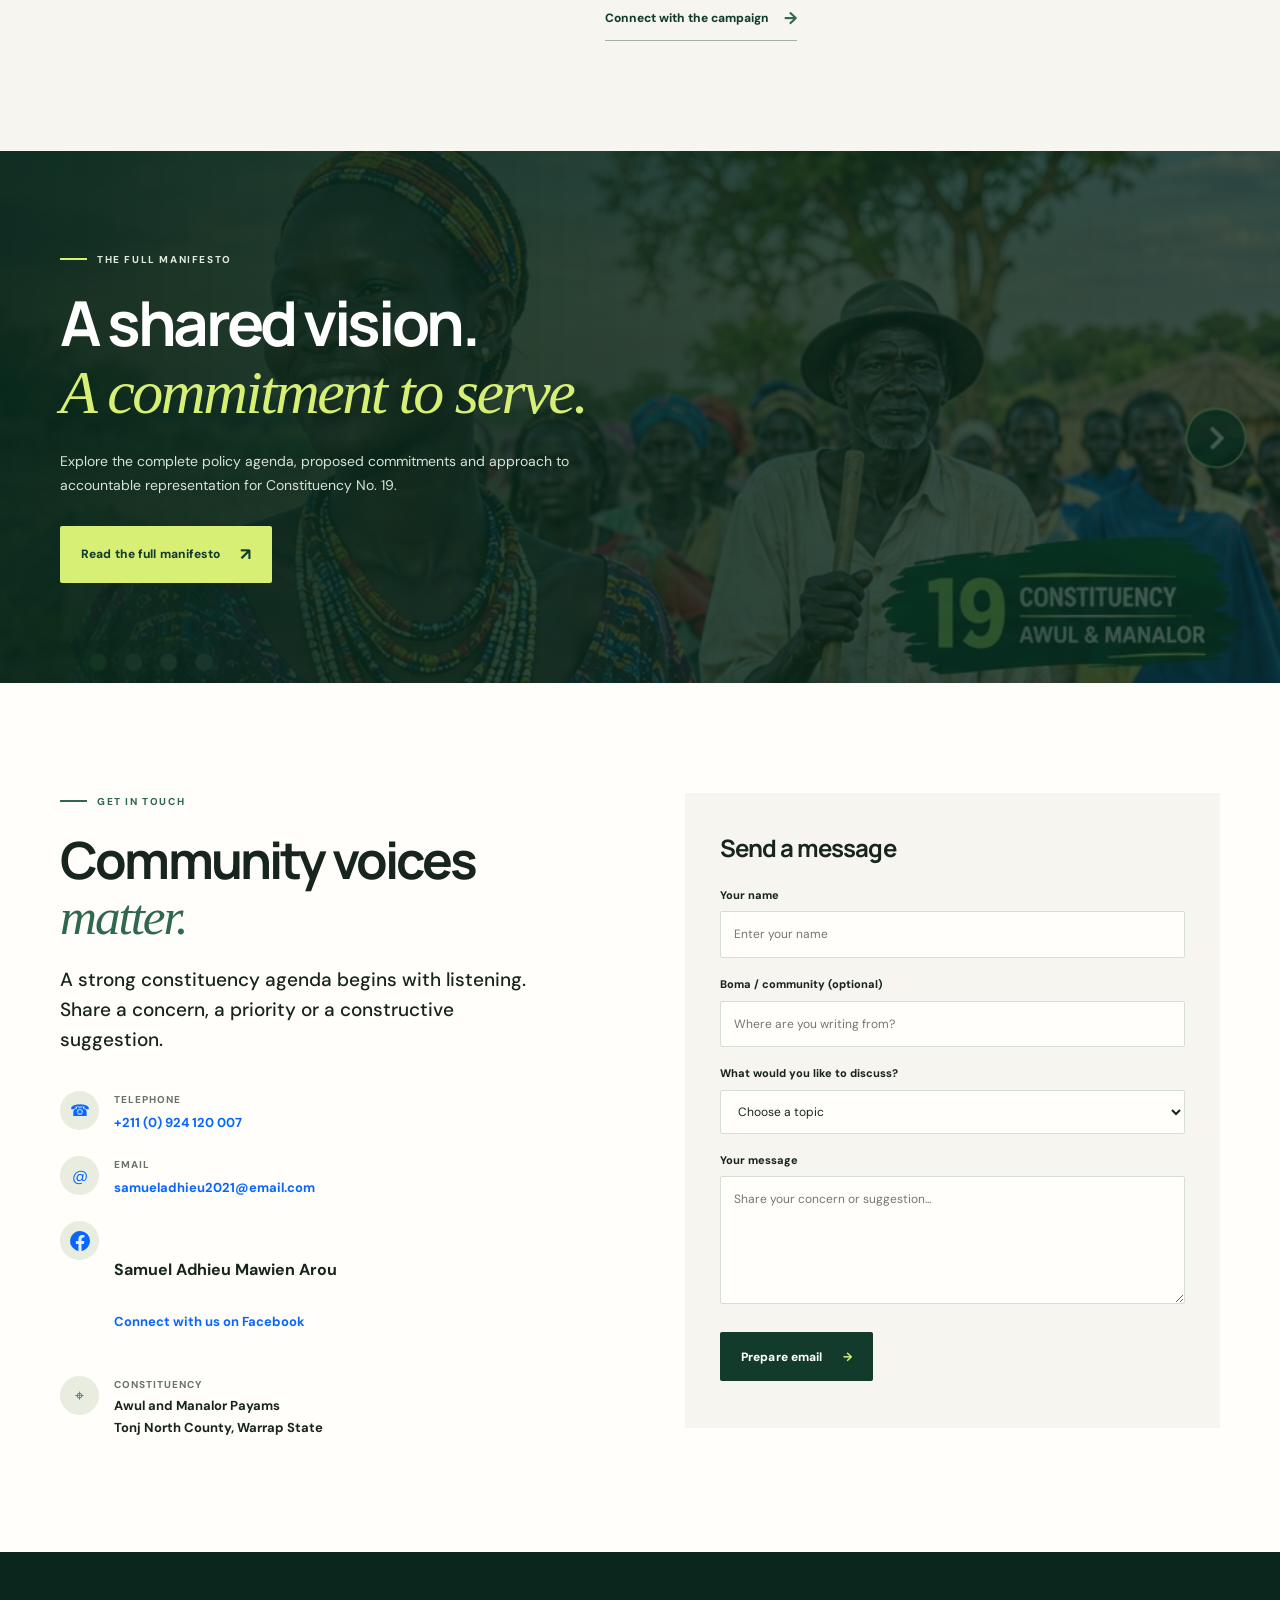
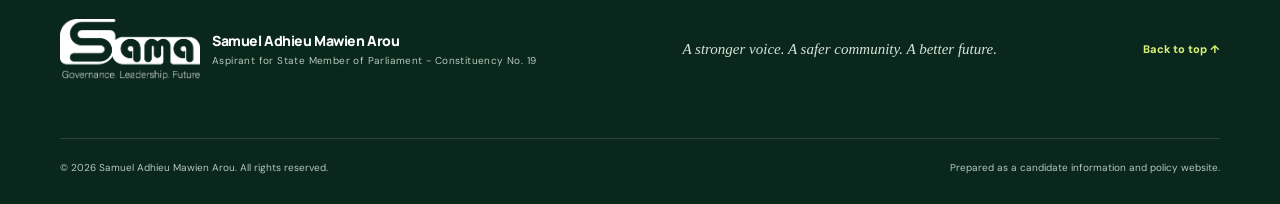
==== commit 59eaf4c6: "Update index.html" ====
--- a/index.html
+++ b/index.html
@@ -573,11 +573,7 @@
               <strong>  “We cannot rewrite yesterday, but together, we can take responsibility for tomorrow.”</strong>
             </p>
 
-            <p>
-              <strong>  Peace · Justice · Service · Accountability</strong>
-            </p>
-
-            <p>
+                       <p>
               <Strong style="font-size: 22px;">  A Stronger Voice. A Safer Community. A Better Future.</Strong>
             </p>
             <div class="about-values">
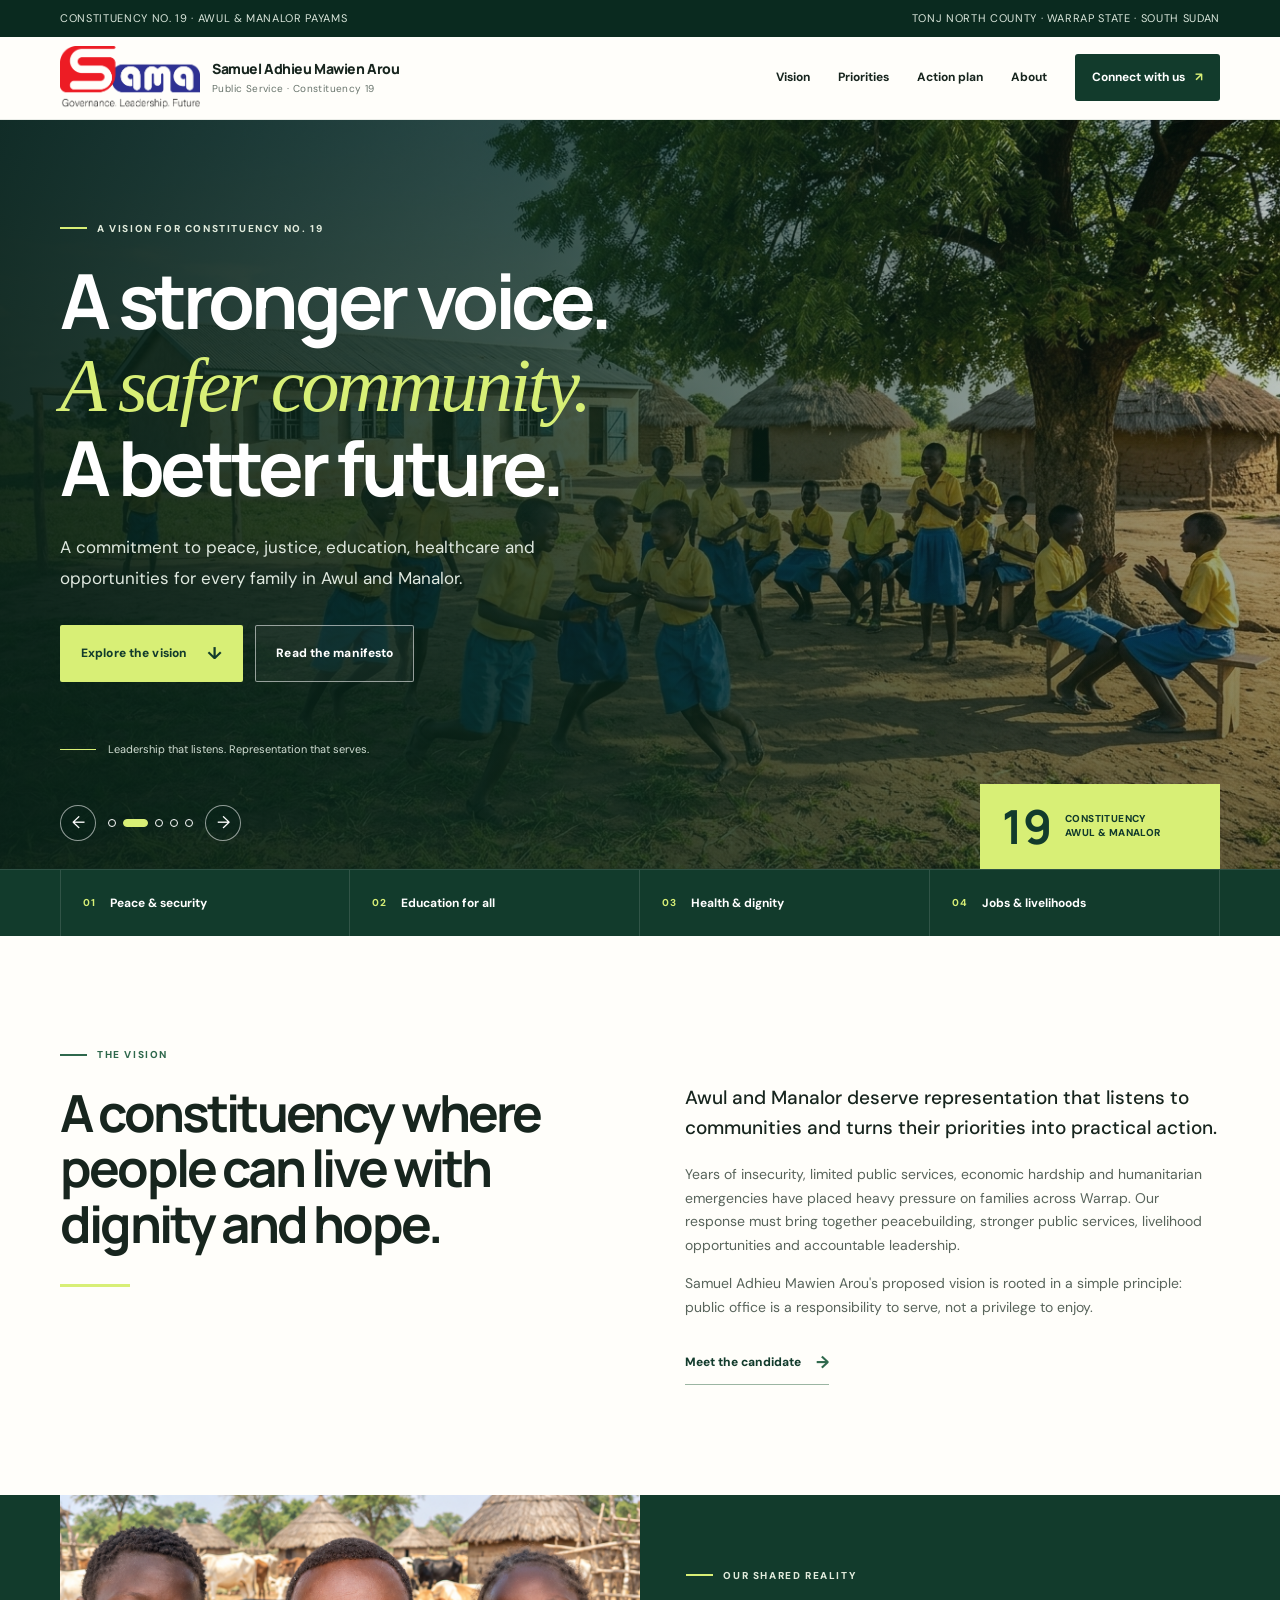
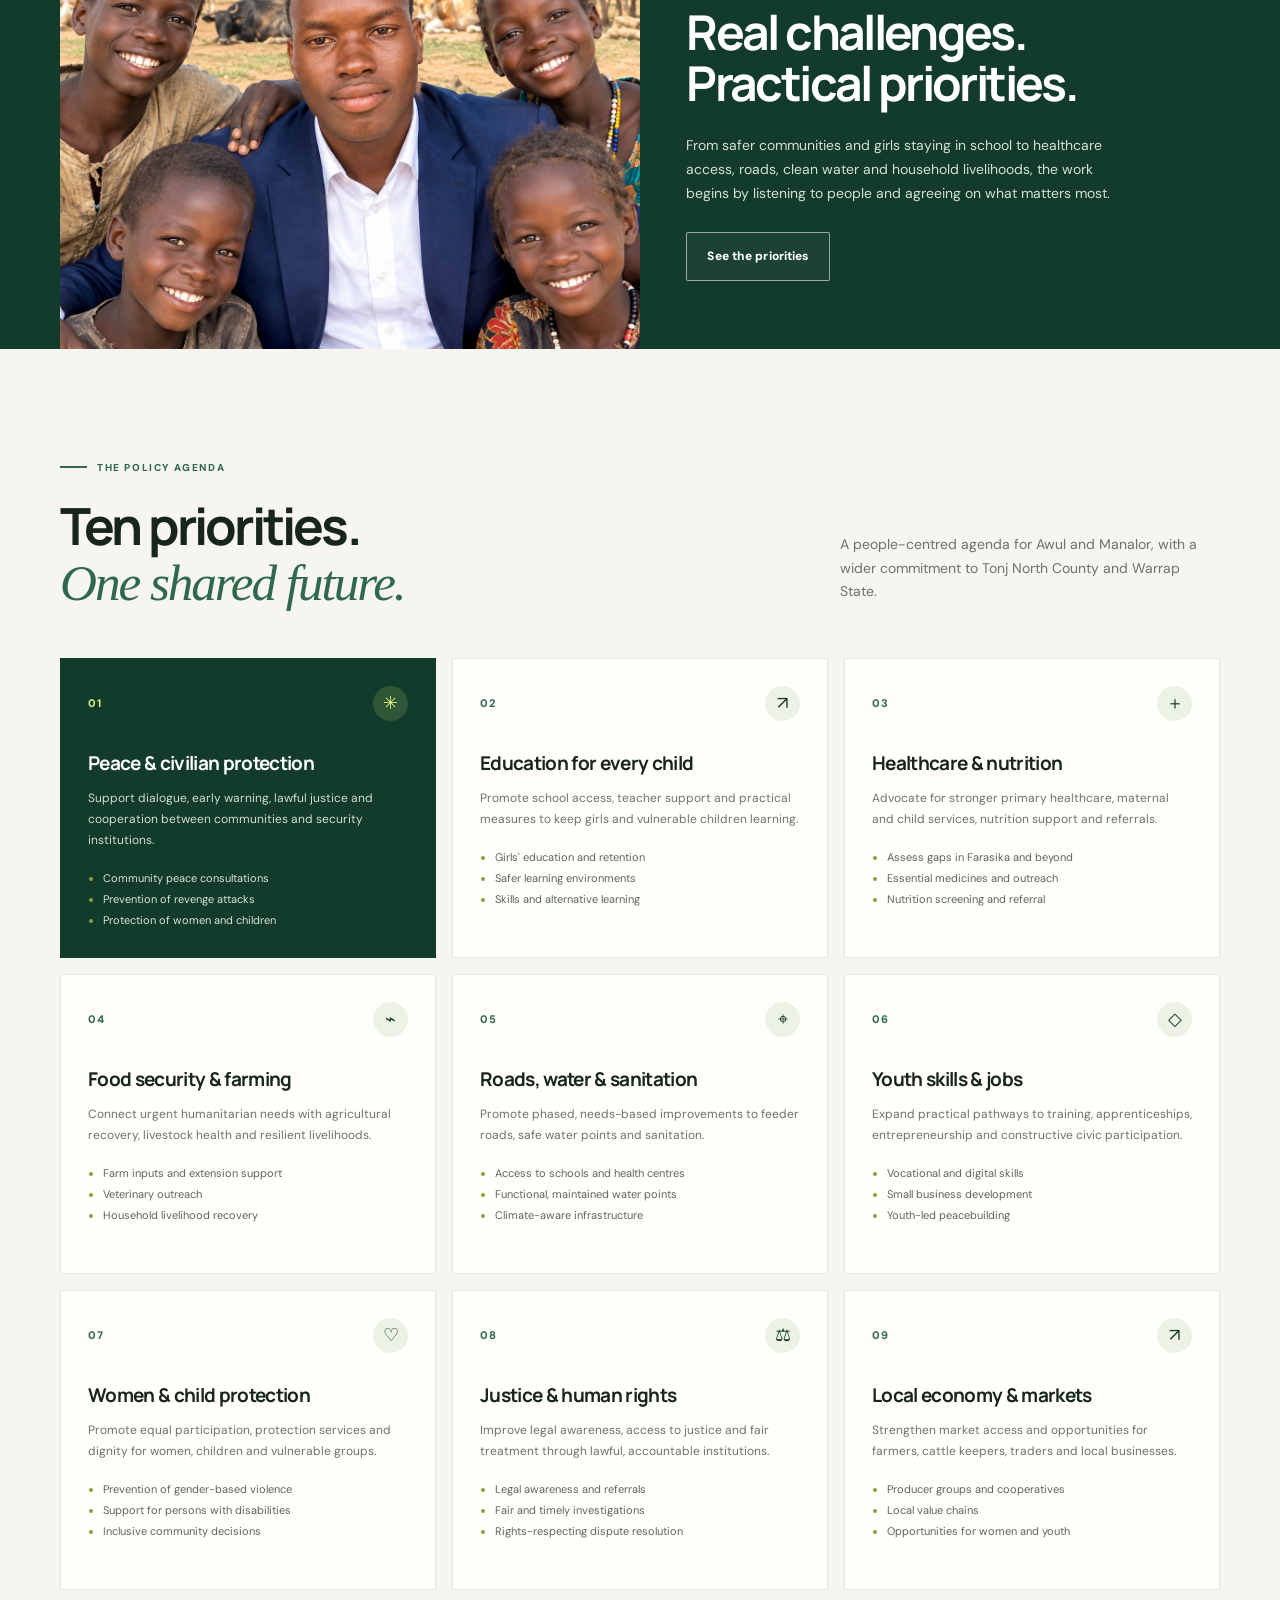
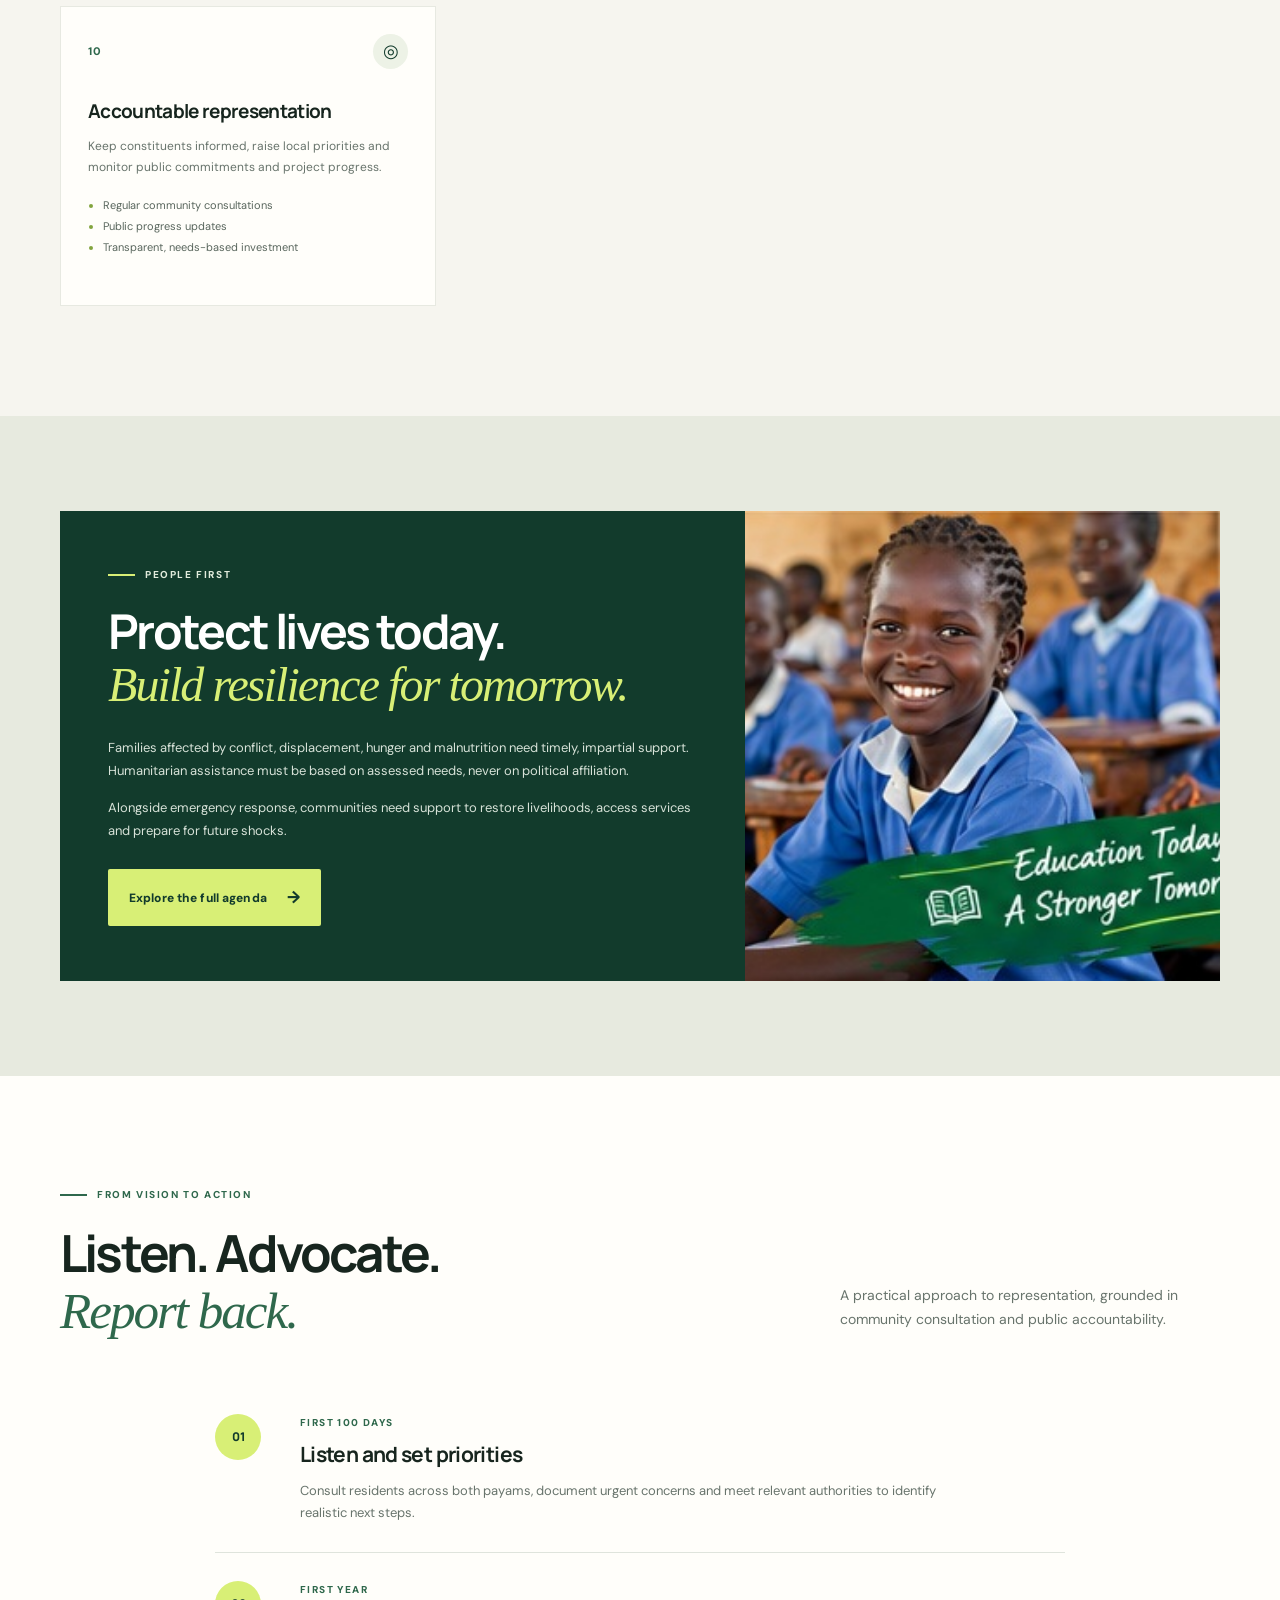
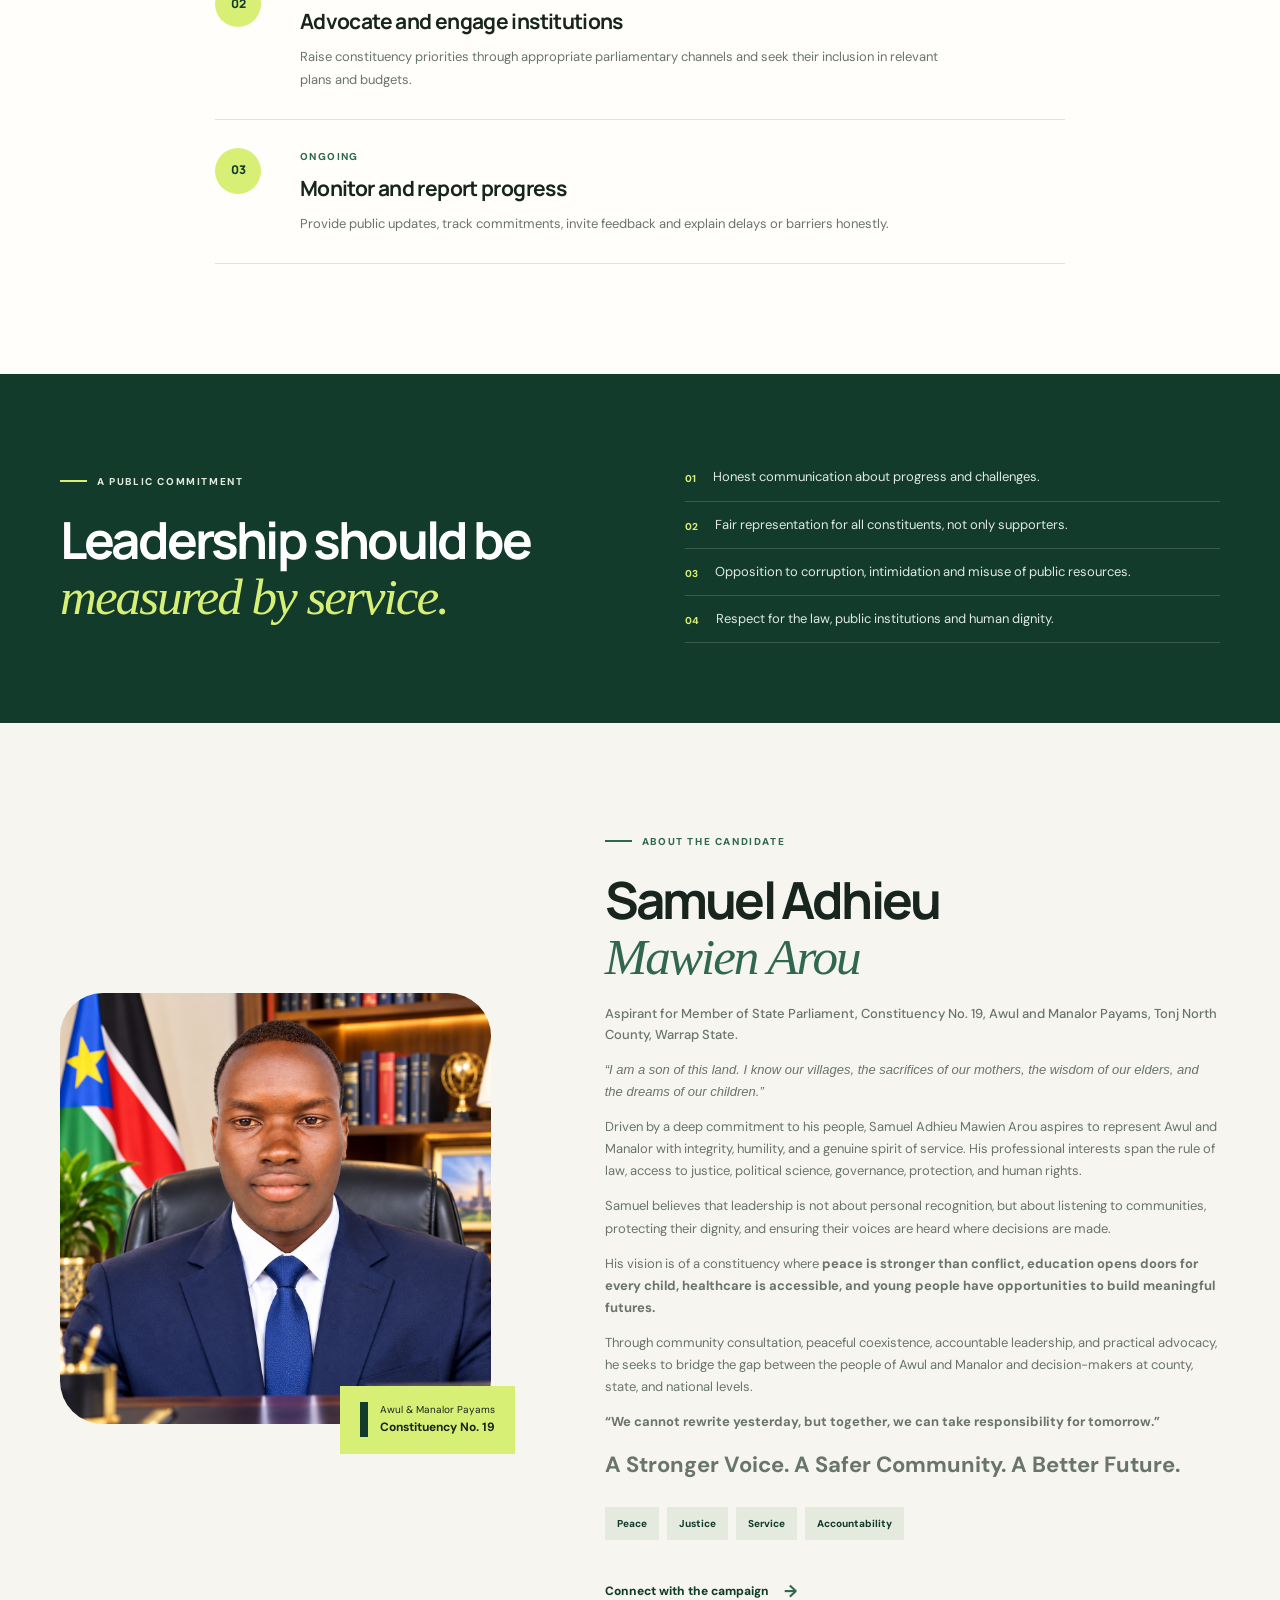
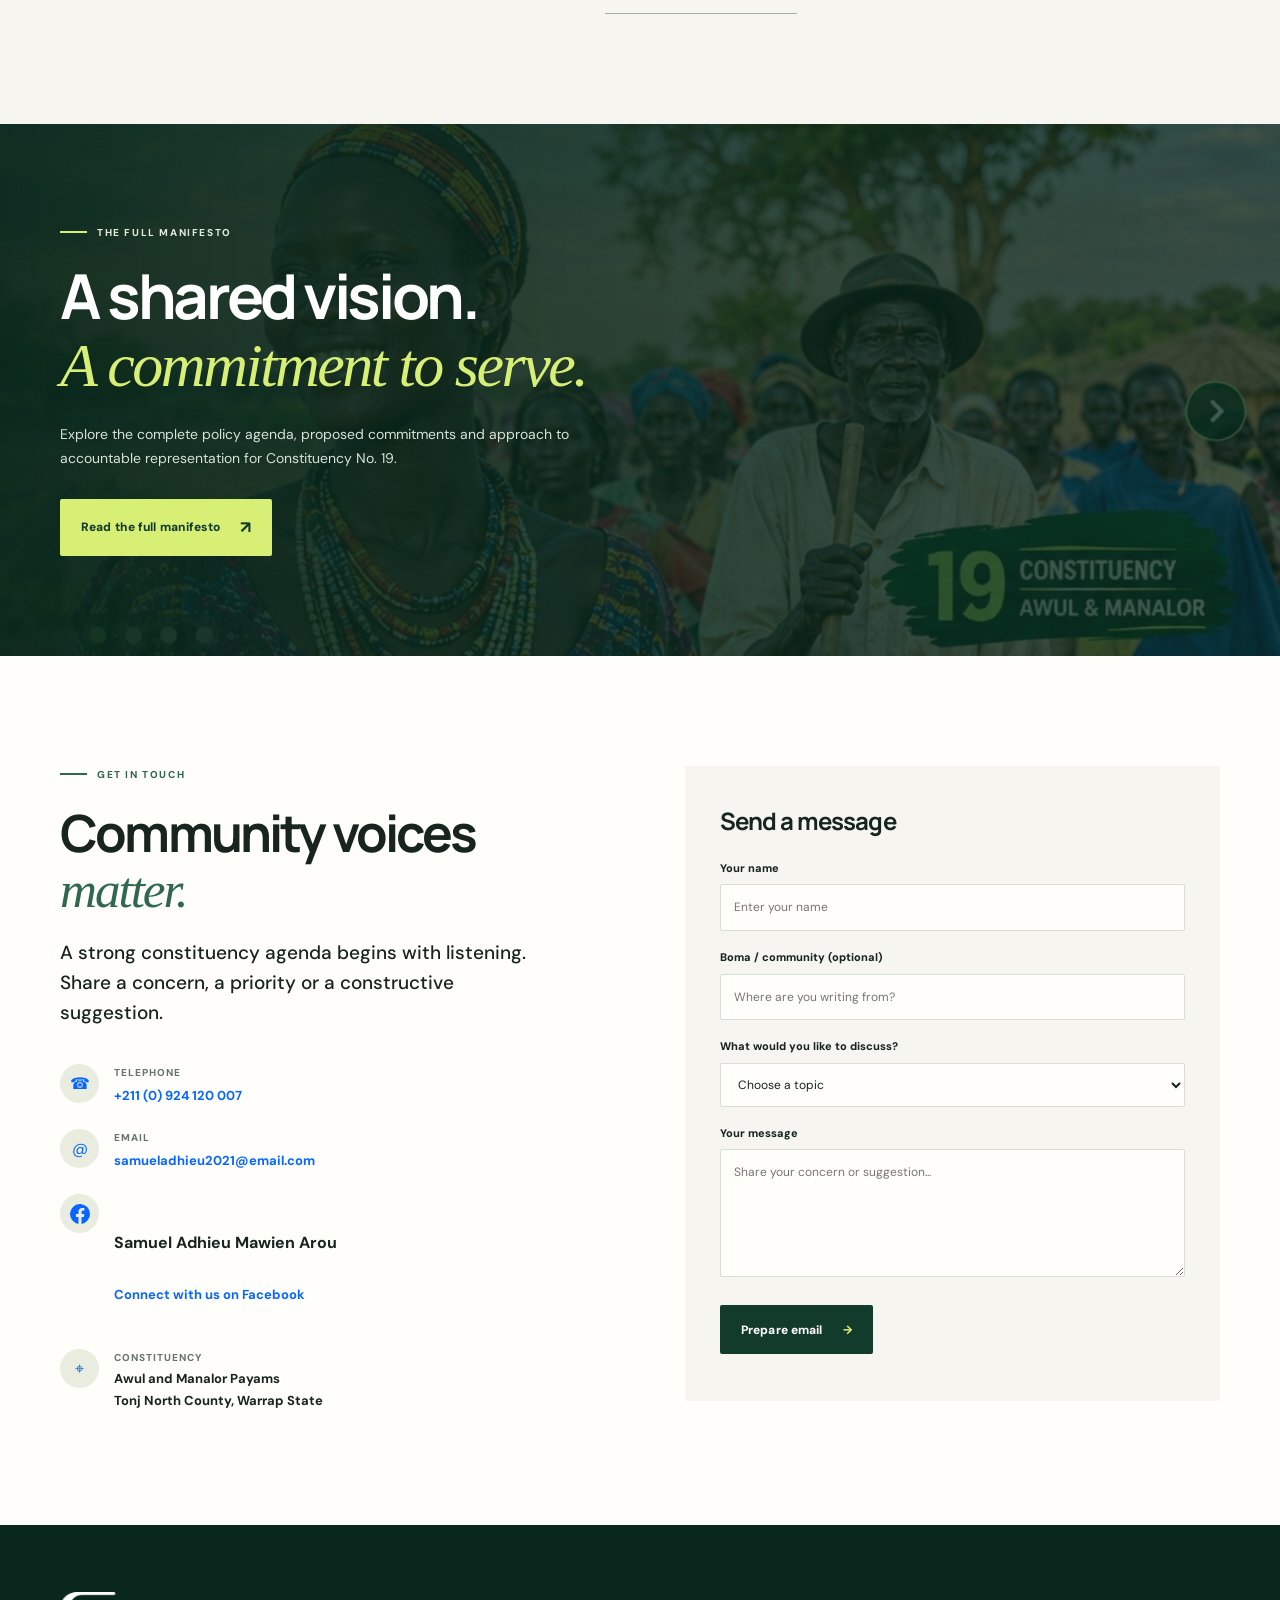
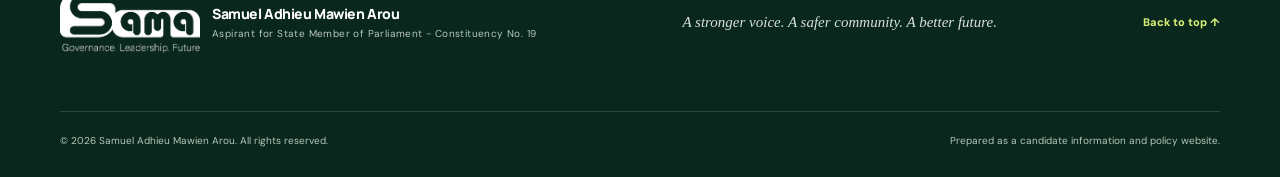
==== commit 4ba8194d: "Update index.html" ====
--- a/index.html
+++ b/index.html
@@ -487,11 +487,7 @@
               </div>
             </article>
           </div>
-          <p class="small-note">
-            These are proposed working milestones. Implementation will depend on
-            parliamentary responsibilities, available resources, institutional
-            cooperation and the security environment.
-          </p>
+         
         </div>
       </section>
 
